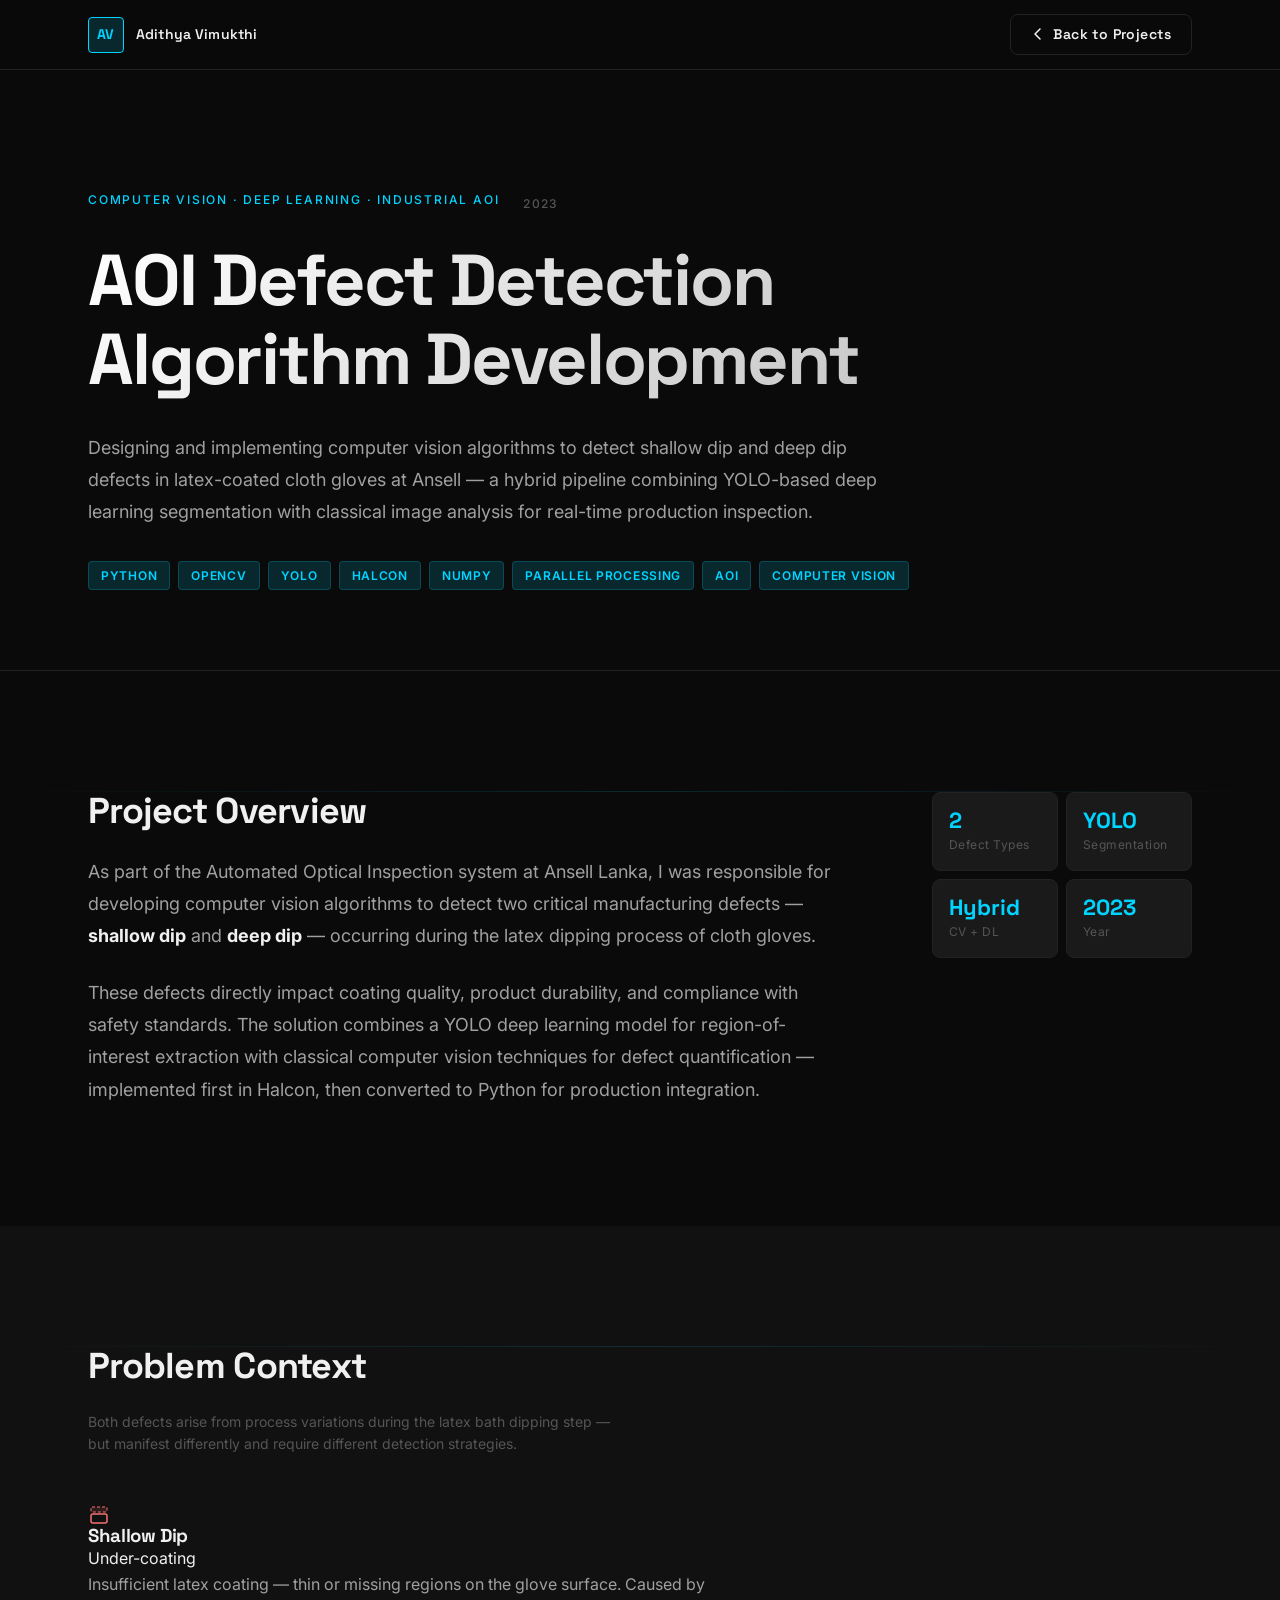
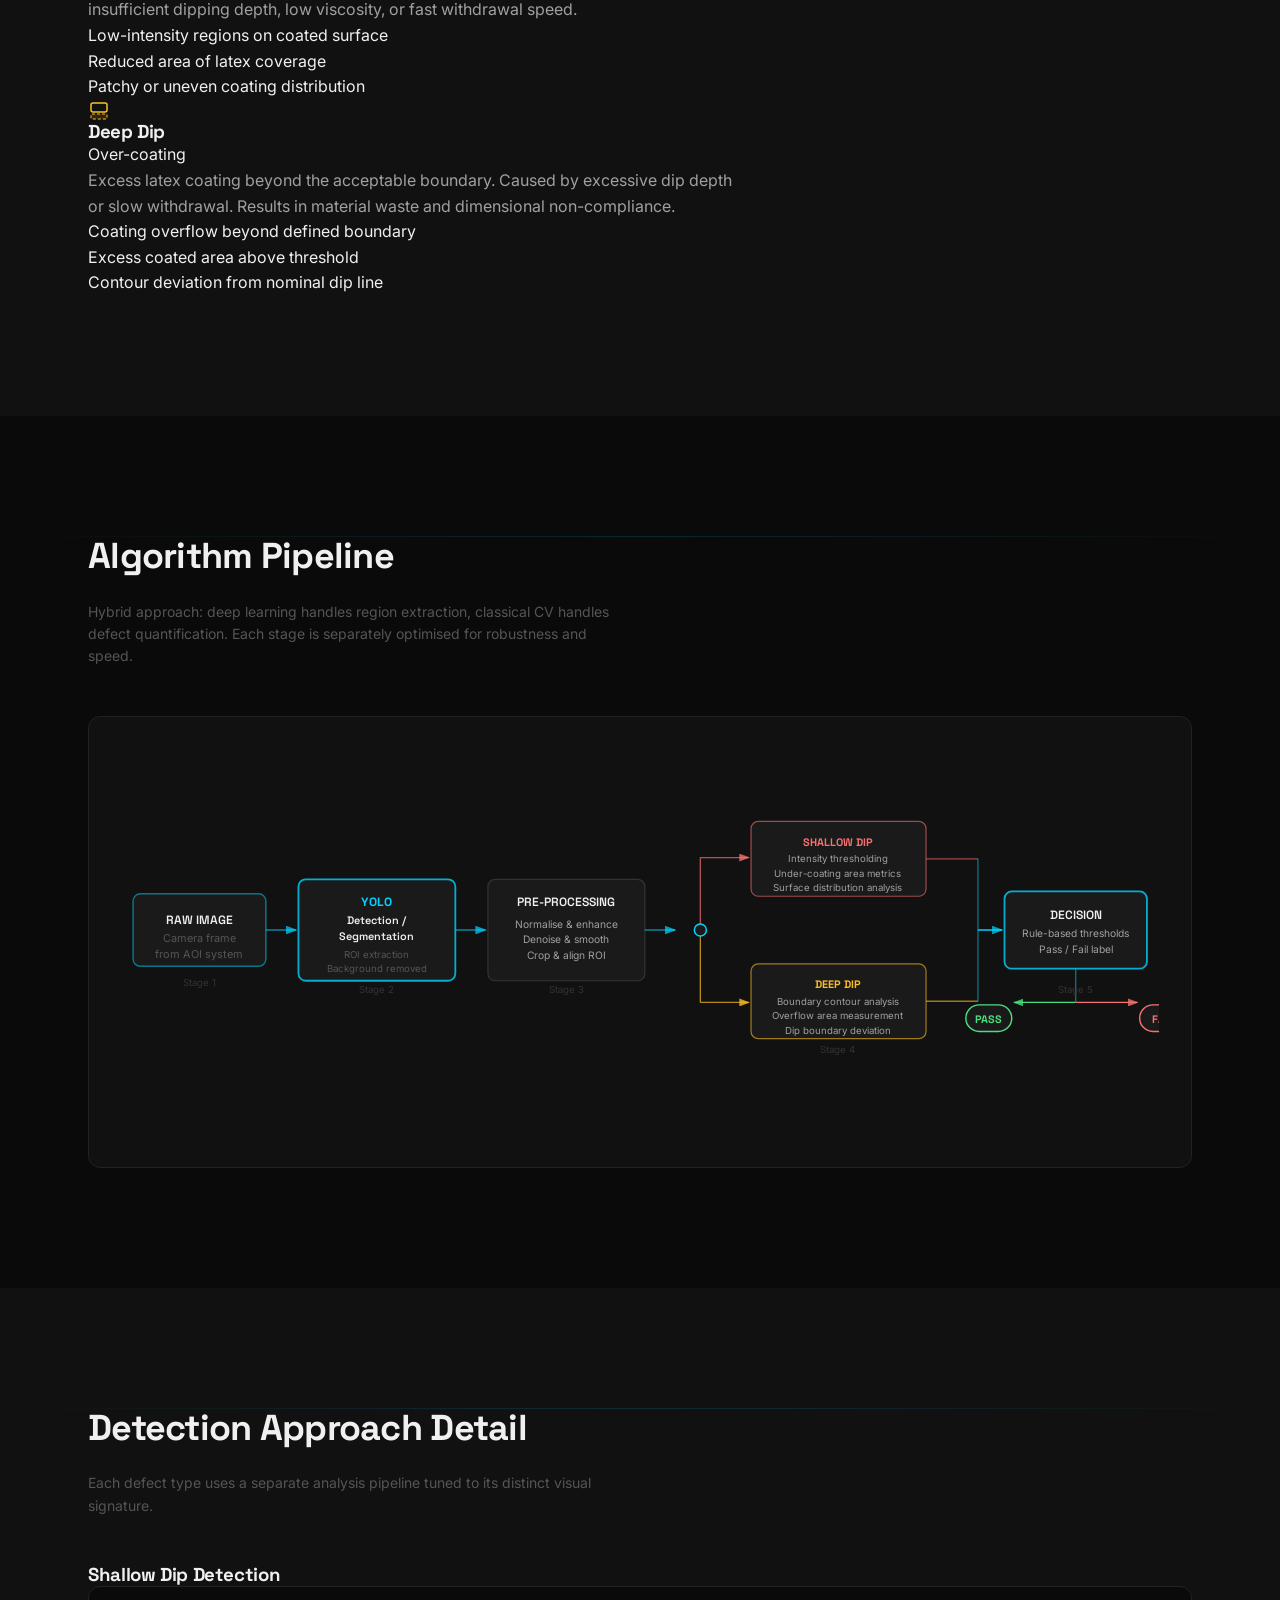
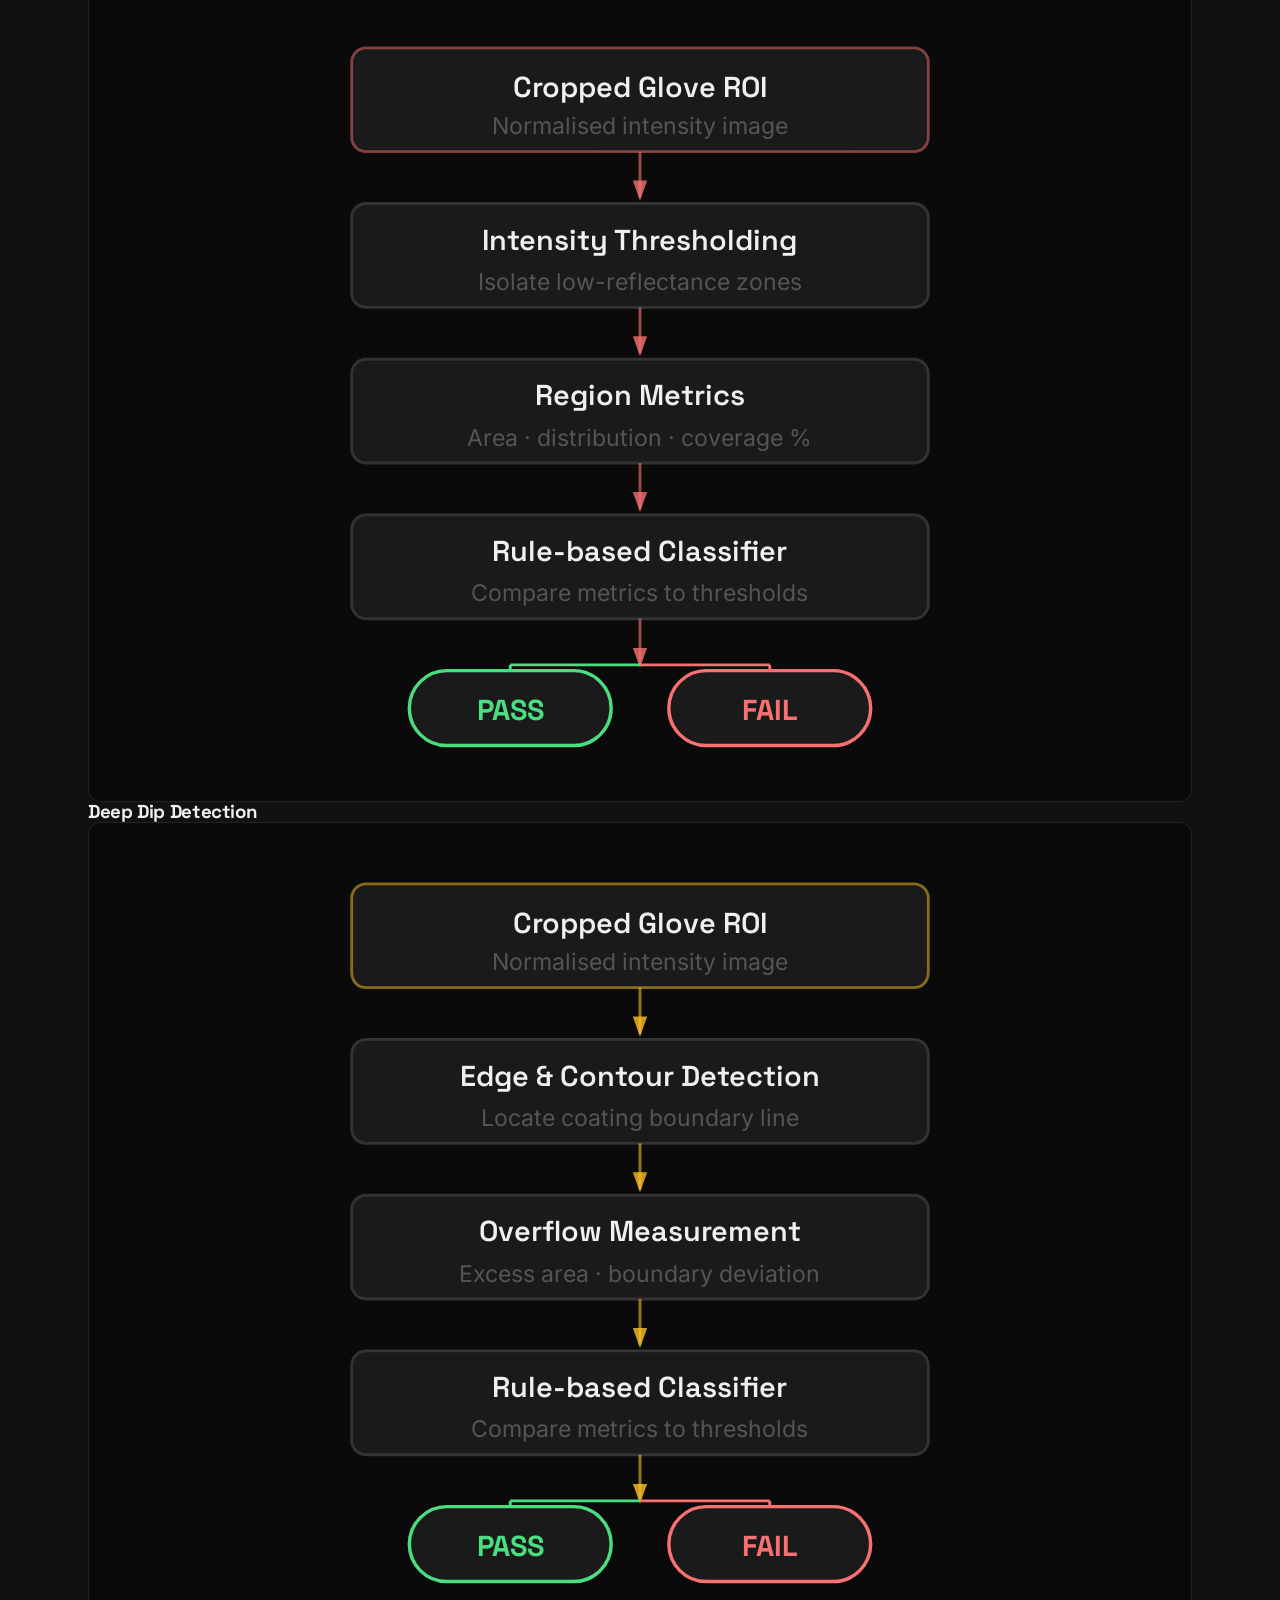
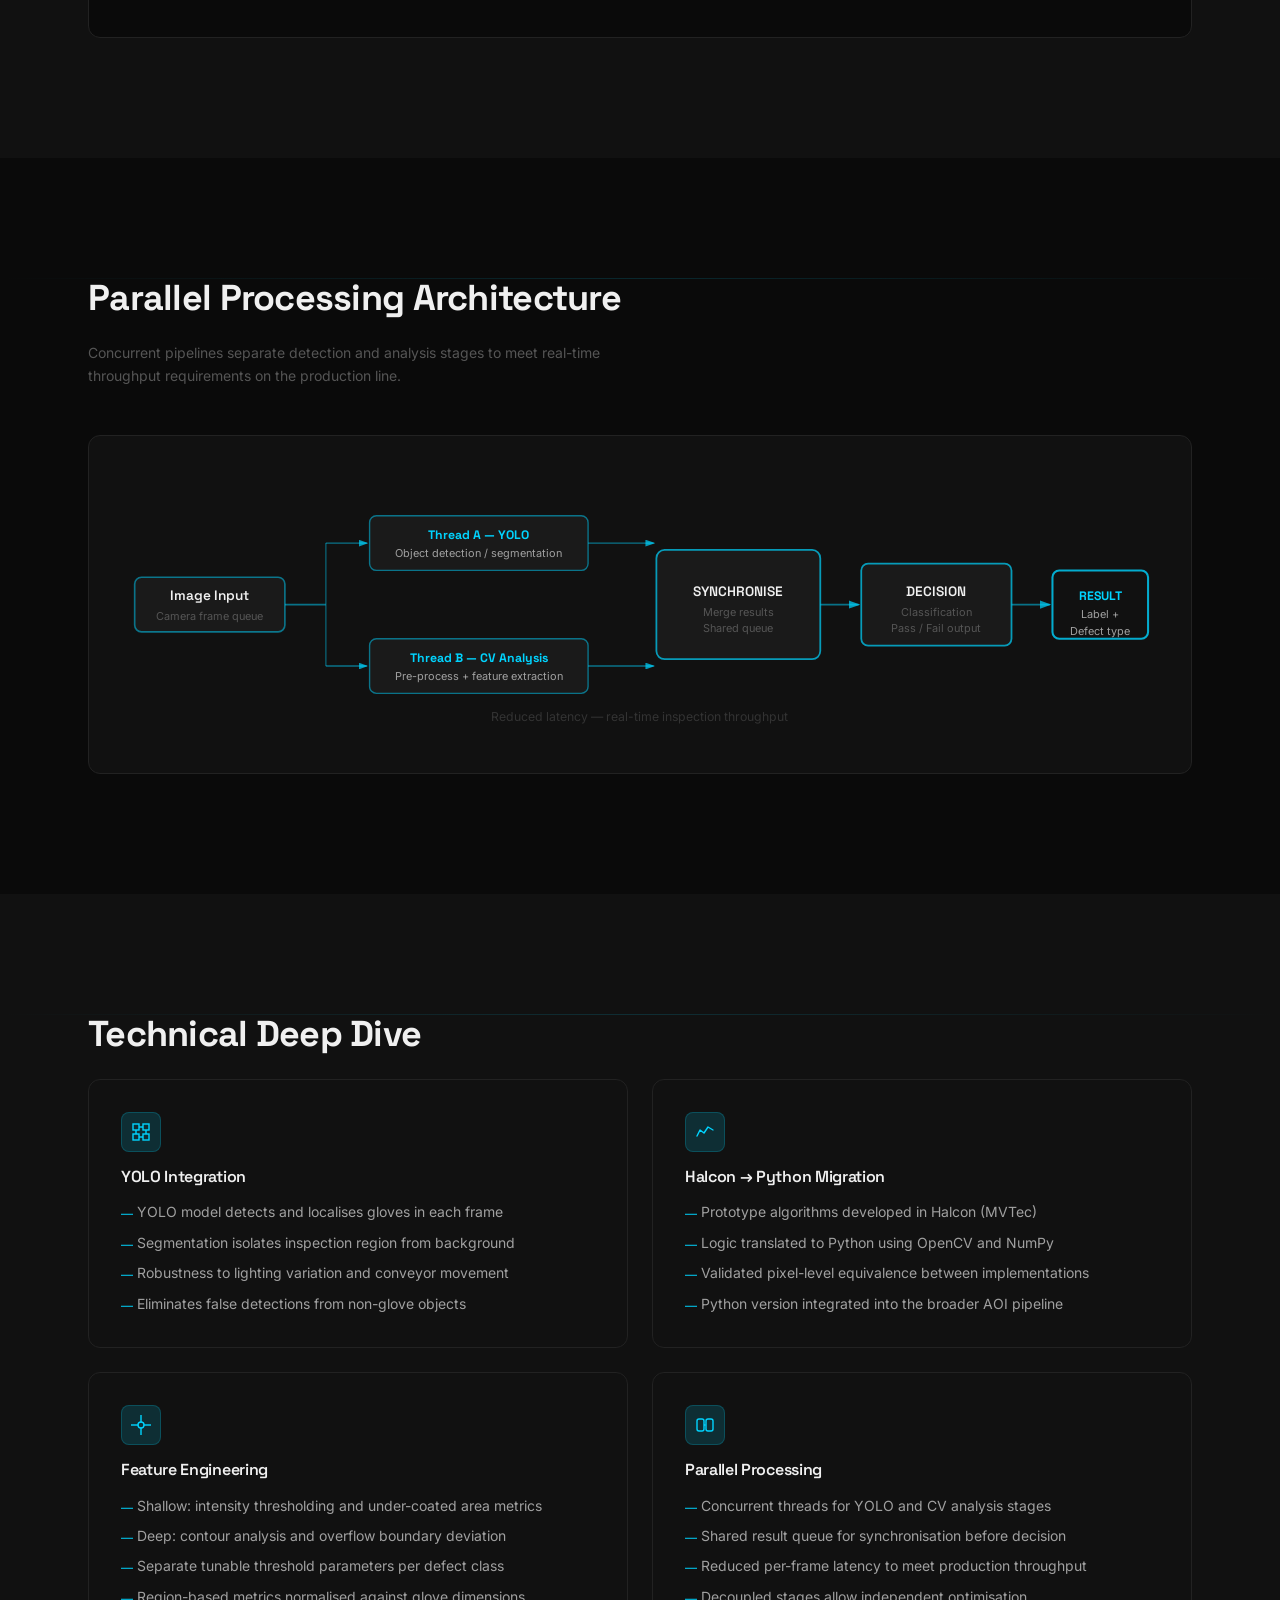
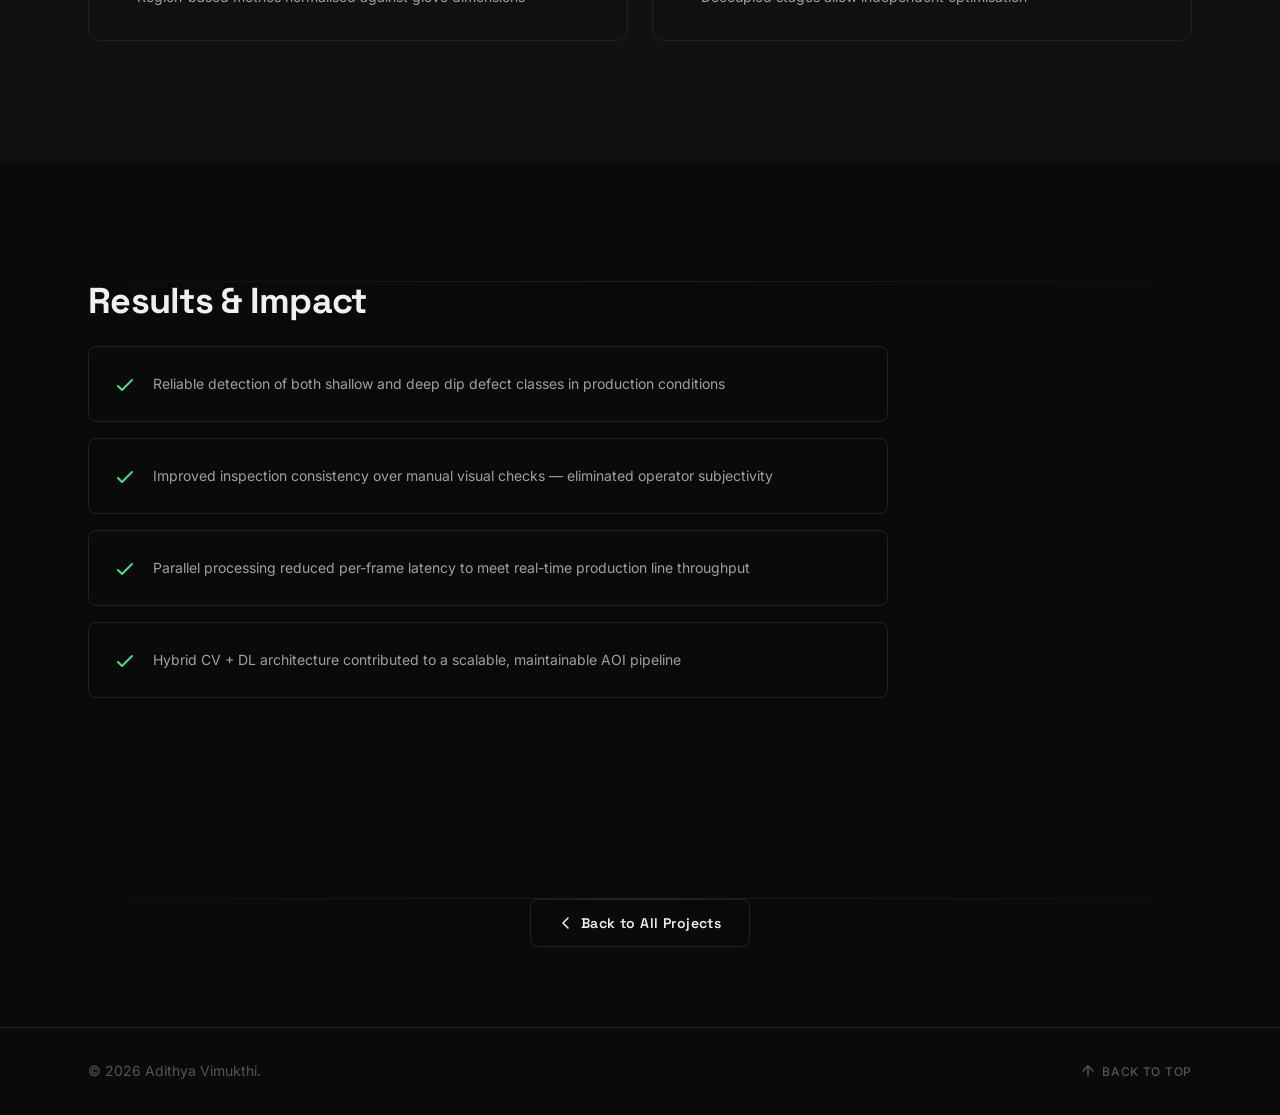
==== aoi.html @ cc5eac36 "Add files via upload" ====
<!DOCTYPE html>
<html lang="en">
<head>
  <meta charset="UTF-8" />
  <meta name="viewport" content="width=device-width, initial-scale=1.0" />
  <title>AOI Defect Detection — Adithya Vimukthi</title>
  <meta name="description" content="Computer vision algorithm development for shallow dip and deep dip defect detection in latex glove manufacturing — YOLO, Python, Halcon, parallel processing." />

  <link rel="preconnect" href="https://fonts.googleapis.com" />
  <link rel="preconnect" href="https://fonts.gstatic.com" crossorigin />
  <link href="https://fonts.googleapis.com/css2?family=Space+Grotesk:wght@300;400;500;600;700&family=Inter:wght@300;400;500;600&display=swap" rel="stylesheet" />

  <link rel="stylesheet" href="style.css" />
  <link rel="stylesheet" href="project.css" />
</head>
<body>

  <!-- NAV -->
  <nav class="nav nav--scrolled" role="navigation" aria-label="Main navigation">
    <div class="nav__inner container">
      <a href="index.html" class="nav__logo" aria-label="Back to portfolio">
        <span class="nav__logo-mark">AV</span>
        <span class="nav__logo-name">Adithya Vimukthi</span>
      </a>
      <a href="index.html#projects" class="btn btn--ghost" style="font-size:var(--fs-sm);padding:0.5rem 1.25rem;">
        <svg width="14" height="14" viewBox="0 0 14 14" fill="none" aria-hidden="true">
          <path d="M9 2L4 7l5 5" stroke="currentColor" stroke-width="1.5" stroke-linecap="round" stroke-linejoin="round"/>
        </svg>
        Back to Projects
      </a>
    </div>
  </nav>

  <main style="padding-top:var(--nav-height);">

    <!-- HERO -->
    <section class="proj-hero">
      <div class="container">
        <div class="proj-hero__meta reveal">
          <span class="section__label">Computer Vision · Deep Learning · Industrial AOI</span>
          <span class="proj-hero__year">2023</span>
        </div>
        <h1 class="proj-hero__title reveal">AOI Defect Detection<br />Algorithm Development</h1>
        <p class="proj-hero__lead reveal">
          Designing and implementing computer vision algorithms to detect shallow dip and deep dip
          defects in latex-coated cloth gloves at Ansell — a hybrid pipeline combining YOLO-based
          deep learning segmentation with classical image analysis for real-time production inspection.
        </p>
        <ul class="proj-hero__tags reveal" role="list">
          <li>Python</li><li>OpenCV</li><li>YOLO</li><li>Halcon</li>
          <li>NumPy</li><li>Parallel Processing</li><li>AOI</li><li>Computer Vision</li>
        </ul>
      </div>
    </section>

    <!-- OVERVIEW -->
    <section class="proj-section section">
      <div class="container proj-grid">
        <div class="proj-content reveal">
          <h2 class="proj-section__title">Project Overview</h2>
          <p>
            As part of the Automated Optical Inspection system at Ansell Lanka, I was responsible
            for developing computer vision algorithms to detect two critical manufacturing defects —
            <strong style="color:var(--text-primary)">shallow dip</strong> and
            <strong style="color:var(--text-primary)">deep dip</strong> — occurring during the
            latex dipping process of cloth gloves.
          </p>
          <p>
            These defects directly impact coating quality, product durability, and compliance with
            safety standards. The solution combines a YOLO deep learning model for region-of-interest
            extraction with classical computer vision techniques for defect quantification —
            implemented first in Halcon, then converted to Python for production integration.
          </p>
        </div>
        <aside class="proj-sidebar reveal">
          <div class="proj-stat-group">
            <div class="proj-stat"><span class="proj-stat__val">2</span><span class="proj-stat__key">Defect Types</span></div>
            <div class="proj-stat"><span class="proj-stat__val">YOLO</span><span class="proj-stat__key">Segmentation</span></div>
            <div class="proj-stat"><span class="proj-stat__val">Hybrid</span><span class="proj-stat__key">CV + DL</span></div>
            <div class="proj-stat"><span class="proj-stat__val">2023</span><span class="proj-stat__key">Year</span></div>
          </div>
        </aside>
      </div>
    </section>

    <!-- DEFECT CONTEXT -->
    <section class="proj-section section section--alt">
      <div class="container">
        <h2 class="proj-section__title reveal">Problem Context</h2>
        <p class="proj-section__sub reveal">
          Both defects arise from process variations during the latex bath dipping step — but manifest differently and require different detection strategies.
        </p>
        <div class="defect-cards reveal">

          <div class="defect-card defect-card--shallow">
            <div class="defect-card__header">
              <span class="defect-card__icon">
                <svg width="22" height="22" viewBox="0 0 22 22" fill="none" aria-hidden="true">
                  <rect x="3" y="10" width="16" height="9" rx="2" stroke="#f87171" stroke-width="1.5"/>
                  <rect x="3" y="3"  width="16" height="5" rx="1" fill="#f87171" fill-opacity="0.12" stroke="#f87171" stroke-width="1" stroke-dasharray="3 2"/>
                </svg>
              </span>
              <h3 class="defect-card__title">Shallow Dip</h3>
              <span class="defect-card__badge defect-card__badge--under">Under-coating</span>
            </div>
            <p>Insufficient latex coating — thin or missing regions on the glove surface. Caused by insufficient dipping depth, low viscosity, or fast withdrawal speed.</p>
            <ul class="defect-card__signals">
              <li>Low-intensity regions on coated surface</li>
              <li>Reduced area of latex coverage</li>
              <li>Patchy or uneven coating distribution</li>
            </ul>
          </div>

          <div class="defect-card defect-card--deep">
            <div class="defect-card__header">
              <span class="defect-card__icon">
                <svg width="22" height="22" viewBox="0 0 22 22" fill="none" aria-hidden="true">
                  <rect x="3" y="3" width="16" height="9" rx="2" stroke="#fbbf24" stroke-width="1.5"/>
                  <rect x="3" y="14" width="16" height="5" rx="1" fill="#fbbf24" fill-opacity="0.12" stroke="#fbbf24" stroke-width="1" stroke-dasharray="3 2"/>
                </svg>
              </span>
              <h3 class="defect-card__title">Deep Dip</h3>
              <span class="defect-card__badge defect-card__badge--over">Over-coating</span>
            </div>
            <p>Excess latex coating beyond the acceptable boundary. Caused by excessive dip depth or slow withdrawal. Results in material waste and dimensional non-compliance.</p>
            <ul class="defect-card__signals">
              <li>Coating overflow beyond defined boundary</li>
              <li>Excess coated area above threshold</li>
              <li>Contour deviation from nominal dip line</li>
            </ul>
          </div>

        </div>
      </div>
    </section>

    <!-- ALGORITHM PIPELINE DIAGRAM -->
    <section class="proj-section section">
      <div class="container">
        <h2 class="proj-section__title reveal">Algorithm Pipeline</h2>
        <p class="proj-section__sub reveal">
          Hybrid approach: deep learning handles region extraction, classical CV handles defect quantification. Each stage is separately optimised for robustness and speed.
        </p>

        <div class="diagram-wrap reveal">
          <svg viewBox="0 0 860 320" xmlns="http://www.w3.org/2000/svg" class="diagram" aria-label="Algorithm pipeline diagram" role="img">
            <defs>
              <marker id="arr" markerWidth="8" markerHeight="6" refX="7" refY="3" orient="auto">
                <path d="M0,0 L0,6 L8,3 z" fill="#00d4ff" opacity="0.7"/>
              </marker>
              <marker id="arrY" markerWidth="8" markerHeight="6" refX="7" refY="3" orient="auto">
                <path d="M0,0 L0,6 L8,3 z" fill="#fbbf24" opacity="0.8"/>
              </marker>
              <marker id="arrR" markerWidth="8" markerHeight="6" refX="7" refY="3" orient="auto">
                <path d="M0,0 L0,6 L8,3 z" fill="#f87171" opacity="0.8"/>
              </marker>
              <marker id="arrG" markerWidth="8" markerHeight="6" refX="7" refY="3" orient="auto">
                <path d="M0,0 L0,6 L8,3 z" fill="#4ade80" opacity="0.8"/>
              </marker>
            </defs>

            <!-- Stage 1: Input -->
            <rect x="10" y="120" width="110" height="60" rx="6" fill="#1a1a1a" stroke="#00d4ff" stroke-width="1.2" stroke-opacity="0.5"/>
            <text x="65" y="145" font-family="Space Grotesk,sans-serif" font-size="10" fill="#f0f0f0" text-anchor="middle" font-weight="600">RAW IMAGE</text>
            <text x="65" y="160" font-family="Inter,sans-serif" font-size="9" fill="#555" text-anchor="middle">Camera frame</text>
            <text x="65" y="173" font-family="Inter,sans-serif" font-size="9" fill="#555" text-anchor="middle">from AOI system</text>
            <line x1="120" y1="150" x2="145" y2="150" stroke="#00d4ff" stroke-width="1.2" stroke-opacity="0.6" marker-end="url(#arr)"/>

            <!-- Stage 2: YOLO -->
            <rect x="147" y="108" width="130" height="84" rx="6" fill="#1a1a1a" stroke="#00d4ff" stroke-width="1.5" stroke-opacity="0.8"/>
            <text x="212" y="130" font-family="Space Grotesk,sans-serif" font-size="10" fill="#00d4ff" text-anchor="middle" font-weight="700">YOLO</text>
            <text x="212" y="145" font-family="Space Grotesk,sans-serif" font-size="9" fill="#f0f0f0" text-anchor="middle" font-weight="600">Detection /</text>
            <text x="212" y="158" font-family="Space Grotesk,sans-serif" font-size="9" fill="#f0f0f0" text-anchor="middle" font-weight="600">Segmentation</text>
            <text x="212" y="173" font-family="Inter,sans-serif" font-size="8" fill="#555" text-anchor="middle">ROI extraction</text>
            <text x="212" y="185" font-family="Inter,sans-serif" font-size="8" fill="#555" text-anchor="middle">Background removed</text>
            <line x1="277" y1="150" x2="302" y2="150" stroke="#00d4ff" stroke-width="1.2" stroke-opacity="0.6" marker-end="url(#arr)"/>

            <!-- Stage 3: Pre-processing -->
            <rect x="304" y="108" width="130" height="84" rx="6" fill="#1a1a1a" stroke="#333" stroke-width="1"/>
            <text x="369" y="130" font-family="Space Grotesk,sans-serif" font-size="10" fill="#f0f0f0" text-anchor="middle" font-weight="600">PRE-PROCESSING</text>
            <text x="369" y="148" font-family="Inter,sans-serif" font-size="8.5" fill="#a0a0a0" text-anchor="middle">Normalise &amp; enhance</text>
            <text x="369" y="161" font-family="Inter,sans-serif" font-size="8.5" fill="#a0a0a0" text-anchor="middle">Denoise &amp; smooth</text>
            <text x="369" y="174" font-family="Inter,sans-serif" font-size="8.5" fill="#a0a0a0" text-anchor="middle">Crop &amp; align ROI</text>
            <line x1="434" y1="150" x2="459" y2="150" stroke="#00d4ff" stroke-width="1.2" stroke-opacity="0.6" marker-end="url(#arr)"/>

            <!-- Stage 4: Split -->
            <line x1="480" y1="150" x2="480" y2="90"  stroke="#f87171" stroke-width="1.1" stroke-opacity="0.7"/>
            <line x1="480" y1="90"  x2="520" y2="90"  stroke="#f87171" stroke-width="1.1" stroke-opacity="0.7" marker-end="url(#arrR)"/>
            <line x1="480" y1="150" x2="480" y2="210" stroke="#fbbf24" stroke-width="1.1" stroke-opacity="0.7"/>
            <line x1="480" y1="210" x2="520" y2="210" stroke="#fbbf24" stroke-width="1.1" stroke-opacity="0.7" marker-end="url(#arrY)"/>
            <circle cx="480" cy="150" r="5" fill="#1a1a1a" stroke="#00d4ff" stroke-width="1.2"/>

            <!-- Stage 4a: Shallow detection -->
            <rect x="522" y="60" width="145" height="62" rx="6" fill="#1a1a1a" stroke="#f87171" stroke-width="1" stroke-opacity="0.6"/>
            <text x="594" y="80" font-family="Space Grotesk,sans-serif" font-size="9" fill="#f87171" text-anchor="middle" font-weight="700">SHALLOW DIP</text>
            <text x="594" y="94" font-family="Inter,sans-serif" font-size="8" fill="#a0a0a0" text-anchor="middle">Intensity thresholding</text>
            <text x="594" y="106" font-family="Inter,sans-serif" font-size="8" fill="#a0a0a0" text-anchor="middle">Under-coating area metrics</text>
            <text x="594" y="118" font-family="Inter,sans-serif" font-size="8" fill="#a0a0a0" text-anchor="middle">Surface distribution analysis</text>

            <!-- Stage 4b: Deep detection -->
            <rect x="522" y="178" width="145" height="62" rx="6" fill="#1a1a1a" stroke="#fbbf24" stroke-width="1" stroke-opacity="0.6"/>
            <text x="594" y="198" font-family="Space Grotesk,sans-serif" font-size="9" fill="#fbbf24" text-anchor="middle" font-weight="700">DEEP DIP</text>
            <text x="594" y="212" font-family="Inter,sans-serif" font-size="8" fill="#a0a0a0" text-anchor="middle">Boundary contour analysis</text>
            <text x="594" y="224" font-family="Inter,sans-serif" font-size="8" fill="#a0a0a0" text-anchor="middle">Overflow area measurement</text>
            <text x="594" y="236" font-family="Inter,sans-serif" font-size="8" fill="#a0a0a0" text-anchor="middle">Dip boundary deviation</text>

            <!-- Merge back -->
            <line x1="667" y1="91"  x2="710" y2="91"  stroke="#f87171" stroke-width="1.1" stroke-opacity="0.6"/>
            <line x1="710" y1="91"  x2="710" y2="150" stroke="#00d4ff" stroke-width="1.1" stroke-opacity="0.5"/>
            <line x1="667" y1="209" x2="710" y2="209" stroke="#fbbf24" stroke-width="1.1" stroke-opacity="0.6"/>
            <line x1="710" y1="209" x2="710" y2="150" stroke="#00d4ff" stroke-width="1.1" stroke-opacity="0.5"/>
            <line x1="710" y1="150" x2="730" y2="150" stroke="#00d4ff" stroke-width="1.2" marker-end="url(#arr)"/>

            <!-- Stage 5: Decision -->
            <rect x="732" y="118" width="118" height="64" rx="6" fill="#1a1a1a" stroke="#00d4ff" stroke-width="1.5" stroke-opacity="0.8"/>
            <text x="791" y="141" font-family="Space Grotesk,sans-serif" font-size="10" fill="#f0f0f0" text-anchor="middle" font-weight="600">DECISION</text>
            <text x="791" y="156" font-family="Inter,sans-serif" font-size="8.5" fill="#a0a0a0" text-anchor="middle">Rule-based thresholds</text>
            <text x="791" y="169" font-family="Inter,sans-serif" font-size="8.5" fill="#a0a0a0" text-anchor="middle">Pass / Fail label</text>

            <!-- Pass / Fail outputs -->
            <line x1="791" y1="182" x2="791" y2="210" stroke="#00d4ff" stroke-width="1.1" stroke-opacity="0.5"/>
            <line x1="791" y1="210" x2="740" y2="210" stroke="#4ade80" stroke-width="1.1" marker-end="url(#arrG)"/>
            <line x1="791" y1="210" x2="842" y2="210" stroke="#f87171" stroke-width="1.1" marker-end="url(#arrR)"/>

            <rect x="700" y="212" width="38" height="22" rx="11" fill="#1a1a1a" stroke="#4ade80" stroke-width="1.2"/>
            <text x="719" y="227" font-family="Space Grotesk,sans-serif" font-size="9" fill="#4ade80" text-anchor="middle" font-weight="700">PASS</text>

            <rect x="844" y="212" width="38" height="22" rx="11" fill="#1a1a1a" stroke="#f87171" stroke-width="1.2"/>
            <text x="863" y="227" font-family="Space Grotesk,sans-serif" font-size="9" fill="#f87171" text-anchor="middle" font-weight="700">FAIL</text>

            <!-- Labels -->
            <text x="65"  y="196" font-family="Inter,sans-serif" font-size="8" fill="#333" text-anchor="middle">Stage 1</text>
            <text x="212" y="202" font-family="Inter,sans-serif" font-size="8" fill="#333" text-anchor="middle">Stage 2</text>
            <text x="369" y="202" font-family="Inter,sans-serif" font-size="8" fill="#333" text-anchor="middle">Stage 3</text>
            <text x="594" y="252" font-family="Inter,sans-serif" font-size="8" fill="#333" text-anchor="middle">Stage 4</text>
            <text x="791" y="202" font-family="Inter,sans-serif" font-size="8" fill="#333" text-anchor="middle">Stage 5</text>
          </svg>
        </div>
      </div>
    </section>

    <!-- DETECTION DETAIL DIAGRAMS -->
    <section class="proj-section section section--alt">
      <div class="container">
        <h2 class="proj-section__title reveal">Detection Approach Detail</h2>
        <p class="proj-section__sub reveal">
          Each defect type uses a separate analysis pipeline tuned to its distinct visual signature.
        </p>

        <div class="detect-split reveal">

          <!-- Shallow Dip -->
          <div class="detect-panel detect-panel--shallow">
            <h3 class="detect-panel__title">
              <span class="detect-panel__dot detect-panel__dot--shallow"></span>
              Shallow Dip Detection
            </h3>
            <div class="diagram-wrap" style="background:var(--bg-base);">
              <svg viewBox="0 0 360 260" xmlns="http://www.w3.org/2000/svg" class="diagram" aria-label="Shallow dip detection flow" role="img">
                <defs>
                  <marker id="aS" markerWidth="7" markerHeight="5" refX="6" refY="2.5" orient="auto">
                    <path d="M0,0 L0,5 L7,2.5 z" fill="#f87171" opacity="0.8"/>
                  </marker>
                </defs>

                <rect x="80" y="10" width="200" height="36" rx="5" fill="#1a1a1a" stroke="#f87171" stroke-width="1" stroke-opacity="0.5"/>
                <text x="180" y="27" font-family="Space Grotesk,sans-serif" font-size="10" fill="#f0f0f0" text-anchor="middle" font-weight="600">Cropped Glove ROI</text>
                <text x="180" y="40" font-family="Inter,sans-serif" font-size="8" fill="#555" text-anchor="middle">Normalised intensity image</text>
                <line x1="180" y1="46" x2="180" y2="62" stroke="#f87171" stroke-width="1" stroke-opacity="0.6" marker-end="url(#aS)"/>

                <rect x="80" y="64" width="200" height="36" rx="5" fill="#1a1a1a" stroke="#333"/>
                <text x="180" y="80" font-family="Space Grotesk,sans-serif" font-size="10" fill="#f0f0f0" text-anchor="middle" font-weight="600">Intensity Thresholding</text>
                <text x="180" y="94" font-family="Inter,sans-serif" font-size="8" fill="#555" text-anchor="middle">Isolate low-reflectance zones</text>
                <line x1="180" y1="100" x2="180" y2="116" stroke="#f87171" stroke-width="1" stroke-opacity="0.6" marker-end="url(#aS)"/>

                <rect x="80" y="118" width="200" height="36" rx="5" fill="#1a1a1a" stroke="#333"/>
                <text x="180" y="134" font-family="Space Grotesk,sans-serif" font-size="10" fill="#f0f0f0" text-anchor="middle" font-weight="600">Region Metrics</text>
                <text x="180" y="148" font-family="Inter,sans-serif" font-size="8" fill="#555" text-anchor="middle">Area · distribution · coverage %</text>
                <line x1="180" y1="154" x2="180" y2="170" stroke="#f87171" stroke-width="1" stroke-opacity="0.6" marker-end="url(#aS)"/>

                <rect x="80" y="172" width="200" height="36" rx="5" fill="#1a1a1a" stroke="#333"/>
                <text x="180" y="188" font-family="Space Grotesk,sans-serif" font-size="10" fill="#f0f0f0" text-anchor="middle" font-weight="600">Rule-based Classifier</text>
                <text x="180" y="202" font-family="Inter,sans-serif" font-size="8" fill="#555" text-anchor="middle">Compare metrics to thresholds</text>
                <line x1="180" y1="208" x2="180" y2="224" stroke="#f87171" stroke-width="1" stroke-opacity="0.6" marker-end="url(#aS)"/>

                <rect x="100" y="226" width="70" height="26" rx="13" fill="#1a1a1a" stroke="#4ade80" stroke-width="1.2"/>
                <text x="135" y="243" font-family="Space Grotesk,sans-serif" font-size="10" fill="#4ade80" text-anchor="middle" font-weight="700">PASS</text>

                <rect x="190" y="226" width="70" height="26" rx="13" fill="#1a1a1a" stroke="#f87171" stroke-width="1.2"/>
                <text x="225" y="243" font-family="Space Grotesk,sans-serif" font-size="10" fill="#f87171" text-anchor="middle" font-weight="700">FAIL</text>

                <line x1="180" y1="224" x2="135" y2="224" stroke="#4ade80" stroke-width="1"/>
                <line x1="135" y1="224" x2="135" y2="226" stroke="#4ade80" stroke-width="1"/>
                <line x1="180" y1="224" x2="225" y2="224" stroke="#f87171" stroke-width="1"/>
                <line x1="225" y1="224" x2="225" y2="226" stroke="#f87171" stroke-width="1"/>
              </svg>
            </div>
          </div>

          <!-- Deep Dip -->
          <div class="detect-panel detect-panel--deep">
            <h3 class="detect-panel__title">
              <span class="detect-panel__dot detect-panel__dot--deep"></span>
              Deep Dip Detection
            </h3>
            <div class="diagram-wrap" style="background:var(--bg-base);">
              <svg viewBox="0 0 360 260" xmlns="http://www.w3.org/2000/svg" class="diagram" aria-label="Deep dip detection flow" role="img">
                <defs>
                  <marker id="aD" markerWidth="7" markerHeight="5" refX="6" refY="2.5" orient="auto">
                    <path d="M0,0 L0,5 L7,2.5 z" fill="#fbbf24" opacity="0.8"/>
                  </marker>
                </defs>

                <rect x="80" y="10" width="200" height="36" rx="5" fill="#1a1a1a" stroke="#fbbf24" stroke-width="1" stroke-opacity="0.5"/>
                <text x="180" y="27" font-family="Space Grotesk,sans-serif" font-size="10" fill="#f0f0f0" text-anchor="middle" font-weight="600">Cropped Glove ROI</text>
                <text x="180" y="40" font-family="Inter,sans-serif" font-size="8" fill="#555" text-anchor="middle">Normalised intensity image</text>
                <line x1="180" y1="46" x2="180" y2="62" stroke="#fbbf24" stroke-width="1" stroke-opacity="0.6" marker-end="url(#aD)"/>

                <rect x="80" y="64" width="200" height="36" rx="5" fill="#1a1a1a" stroke="#333"/>
                <text x="180" y="80" font-family="Space Grotesk,sans-serif" font-size="10" fill="#f0f0f0" text-anchor="middle" font-weight="600">Edge &amp; Contour Detection</text>
                <text x="180" y="94" font-family="Inter,sans-serif" font-size="8" fill="#555" text-anchor="middle">Locate coating boundary line</text>
                <line x1="180" y1="100" x2="180" y2="116" stroke="#fbbf24" stroke-width="1" stroke-opacity="0.6" marker-end="url(#aD)"/>

                <rect x="80" y="118" width="200" height="36" rx="5" fill="#1a1a1a" stroke="#333"/>
                <text x="180" y="134" font-family="Space Grotesk,sans-serif" font-size="10" fill="#f0f0f0" text-anchor="middle" font-weight="600">Overflow Measurement</text>
                <text x="180" y="148" font-family="Inter,sans-serif" font-size="8" fill="#555" text-anchor="middle">Excess area · boundary deviation</text>
                <line x1="180" y1="154" x2="180" y2="170" stroke="#fbbf24" stroke-width="1" stroke-opacity="0.6" marker-end="url(#aD)"/>

                <rect x="80" y="172" width="200" height="36" rx="5" fill="#1a1a1a" stroke="#333"/>
                <text x="180" y="188" font-family="Space Grotesk,sans-serif" font-size="10" fill="#f0f0f0" text-anchor="middle" font-weight="600">Rule-based Classifier</text>
                <text x="180" y="202" font-family="Inter,sans-serif" font-size="8" fill="#555" text-anchor="middle">Compare metrics to thresholds</text>
                <line x1="180" y1="208" x2="180" y2="224" stroke="#fbbf24" stroke-width="1" stroke-opacity="0.6" marker-end="url(#aD)"/>

                <rect x="100" y="226" width="70" height="26" rx="13" fill="#1a1a1a" stroke="#4ade80" stroke-width="1.2"/>
                <text x="135" y="243" font-family="Space Grotesk,sans-serif" font-size="10" fill="#4ade80" text-anchor="middle" font-weight="700">PASS</text>

                <rect x="190" y="226" width="70" height="26" rx="13" fill="#1a1a1a" stroke="#f87171" stroke-width="1.2"/>
                <text x="225" y="243" font-family="Space Grotesk,sans-serif" font-size="10" fill="#f87171" text-anchor="middle" font-weight="700">FAIL</text>

                <line x1="180" y1="224" x2="135" y2="224" stroke="#4ade80" stroke-width="1"/>
                <line x1="135" y1="224" x2="135" y2="226" stroke="#4ade80" stroke-width="1"/>
                <line x1="180" y1="224" x2="225" y2="224" stroke="#f87171" stroke-width="1"/>
                <line x1="225" y1="224" x2="225" y2="226" stroke="#f87171" stroke-width="1"/>
              </svg>
            </div>
          </div>

        </div>
      </div>
    </section>

    <!-- PARALLEL PROCESSING -->
    <section class="proj-section section">
      <div class="container">
        <h2 class="proj-section__title reveal">Parallel Processing Architecture</h2>
        <p class="proj-section__sub reveal">
          Concurrent pipelines separate detection and analysis stages to meet real-time throughput requirements on the production line.
        </p>

        <div class="diagram-wrap reveal">
          <svg viewBox="0 0 760 200" xmlns="http://www.w3.org/2000/svg" class="diagram" aria-label="Parallel processing architecture" role="img">
            <defs>
              <marker id="aP" markerWidth="7" markerHeight="5" refX="6" refY="2.5" orient="auto">
                <path d="M0,0 L0,5 L7,2.5 z" fill="#00d4ff" opacity="0.7"/>
              </marker>
            </defs>

            <!-- Input -->
            <rect x="10" y="80" width="110" height="40" rx="5" fill="#1a1a1a" stroke="#00d4ff" stroke-width="1.2" stroke-opacity="0.5"/>
            <text x="65" y="97" font-family="Space Grotesk,sans-serif" font-size="10" fill="#f0f0f0" text-anchor="middle" font-weight="600">Image Input</text>
            <text x="65" y="111" font-family="Inter,sans-serif" font-size="8" fill="#555" text-anchor="middle">Camera frame queue</text>

            <!-- Fork -->
            <line x1="120" y1="100" x2="150" y2="100" stroke="#00d4ff" stroke-width="1.2" stroke-opacity="0.5"/>
            <line x1="150" y1="100" x2="150" y2="55"  stroke="#00d4ff" stroke-width="1" stroke-opacity="0.4"/>
            <line x1="150" y1="100" x2="150" y2="145" stroke="#00d4ff" stroke-width="1" stroke-opacity="0.4"/>

            <!-- Thread 1: Detection -->
            <line x1="150" y1="55" x2="180" y2="55" stroke="#00d4ff" stroke-width="1" stroke-opacity="0.5" marker-end="url(#aP)"/>
            <rect x="182" y="35" width="160" height="40" rx="5" fill="#1a1a1a" stroke="#00d4ff" stroke-width="1" stroke-opacity="0.5"/>
            <text x="262" y="52" font-family="Space Grotesk,sans-serif" font-size="9" fill="#00d4ff" text-anchor="middle" font-weight="700">Thread A — YOLO</text>
            <text x="262" y="65" font-family="Inter,sans-serif" font-size="8" fill="#a0a0a0" text-anchor="middle">Object detection / segmentation</text>
            <line x1="342" y1="55" x2="390" y2="55" stroke="#00d4ff" stroke-width="1" stroke-opacity="0.5" marker-end="url(#aP)"/>

            <!-- Thread 2: Analysis -->
            <line x1="150" y1="145" x2="180" y2="145" stroke="#00d4ff" stroke-width="1" stroke-opacity="0.5" marker-end="url(#aP)"/>
            <rect x="182" y="125" width="160" height="40" rx="5" fill="#1a1a1a" stroke="#00d4ff" stroke-width="1" stroke-opacity="0.5"/>
            <text x="262" y="142" font-family="Space Grotesk,sans-serif" font-size="9" fill="#00d4ff" text-anchor="middle" font-weight="700">Thread B — CV Analysis</text>
            <text x="262" y="155" font-family="Inter,sans-serif" font-size="8" fill="#a0a0a0" text-anchor="middle">Pre-process + feature extraction</text>
            <line x1="342" y1="145" x2="390" y2="145" stroke="#00d4ff" stroke-width="1" stroke-opacity="0.5" marker-end="url(#aP)"/>

            <!-- Synchronise -->
            <rect x="392" y="60" width="120" height="80" rx="6" fill="#1a1a1a" stroke="#00d4ff" stroke-width="1.3" stroke-opacity="0.7"/>
            <text x="452" y="94" font-family="Space Grotesk,sans-serif" font-size="10" fill="#f0f0f0" text-anchor="middle" font-weight="600">SYNCHRONISE</text>
            <text x="452" y="108" font-family="Inter,sans-serif" font-size="8" fill="#555" text-anchor="middle">Merge results</text>
            <text x="452" y="120" font-family="Inter,sans-serif" font-size="8" fill="#555" text-anchor="middle">Shared queue</text>
            <line x1="512" y1="100" x2="540" y2="100" stroke="#00d4ff" stroke-width="1.2" stroke-opacity="0.5" marker-end="url(#aP)"/>

            <!-- Decision -->
            <rect x="542" y="70" width="110" height="60" rx="5" fill="#1a1a1a" stroke="#00d4ff" stroke-width="1.3" stroke-opacity="0.7"/>
            <text x="597" y="94" font-family="Space Grotesk,sans-serif" font-size="10" fill="#f0f0f0" text-anchor="middle" font-weight="600">DECISION</text>
            <text x="597" y="108" font-family="Inter,sans-serif" font-size="8" fill="#555" text-anchor="middle">Classification</text>
            <text x="597" y="120" font-family="Inter,sans-serif" font-size="8" fill="#555" text-anchor="middle">Pass / Fail output</text>
            <line x1="652" y1="100" x2="680" y2="100" stroke="#00d4ff" stroke-width="1.2" stroke-opacity="0.5" marker-end="url(#aP)"/>

            <!-- Output -->
            <rect x="682" y="75" width="70" height="50" rx="5" fill="#111" stroke="#00d4ff" stroke-width="1.5" stroke-opacity="0.8"/>
            <text x="717" y="97" font-family="Space Grotesk,sans-serif" font-size="9" fill="#00d4ff" text-anchor="middle" font-weight="700">RESULT</text>
            <text x="717" y="110" font-family="Inter,sans-serif" font-size="8" fill="#a0a0a0" text-anchor="middle">Label +</text>
            <text x="717" y="122" font-family="Inter,sans-serif" font-size="8" fill="#a0a0a0" text-anchor="middle">Defect type</text>

            <!-- Timing label -->
            <text x="380" y="185" font-family="Inter,sans-serif" font-size="9" fill="#333" text-anchor="middle">Reduced latency — real-time inspection throughput</text>
          </svg>
        </div>
      </div>
    </section>

    <!-- TECHNICAL DETAILS -->
    <section class="proj-section section section--alt">
      <div class="container">
        <h2 class="proj-section__title reveal">Technical Deep Dive</h2>
        <div class="proj-details-grid">

          <div class="proj-detail-card reveal">
            <div class="proj-detail-card__icon" aria-hidden="true">
              <svg width="20" height="20" viewBox="0 0 20 20" fill="none">
                <rect x="2" y="2" width="6" height="6" stroke="var(--accent)" stroke-width="1.4"/>
                <rect x="12" y="2" width="6" height="6" stroke="var(--accent)" stroke-width="1.4"/>
                <rect x="2" y="12" width="6" height="6" stroke="var(--accent)" stroke-width="1.4"/>
                <rect x="12" y="12" width="6" height="6" stroke="var(--accent)" stroke-width="1.4"/>
                <line x1="8" y1="5" x2="12" y2="5" stroke="var(--accent)" stroke-width="1.4"/>
                <line x1="5" y1="8" x2="5" y2="12" stroke="var(--accent)" stroke-width="1.4"/>
                <line x1="15" y1="8" x2="15" y2="12" stroke="var(--accent)" stroke-width="1.4"/>
                <line x1="8" y1="15" x2="12" y2="15" stroke="var(--accent)" stroke-width="1.4"/>
              </svg>
            </div>
            <h3 class="proj-detail-card__title">YOLO Integration</h3>
            <ul class="proj-detail-card__list">
              <li>YOLO model detects and localises gloves in each frame</li>
              <li>Segmentation isolates inspection region from background</li>
              <li>Robustness to lighting variation and conveyor movement</li>
              <li>Eliminates false detections from non-glove objects</li>
            </ul>
          </div>

          <div class="proj-detail-card reveal">
            <div class="proj-detail-card__icon" aria-hidden="true">
              <svg width="20" height="20" viewBox="0 0 20 20" fill="none">
                <polyline points="2,14 5,8 9,11 13,5 18,8" stroke="var(--accent)" stroke-width="1.4" fill="none" stroke-linecap="round" stroke-linejoin="round"/>
              </svg>
            </div>
            <h3 class="proj-detail-card__title">Halcon → Python Migration</h3>
            <ul class="proj-detail-card__list">
              <li>Prototype algorithms developed in Halcon (MVTec)</li>
              <li>Logic translated to Python using OpenCV and NumPy</li>
              <li>Validated pixel-level equivalence between implementations</li>
              <li>Python version integrated into the broader AOI pipeline</li>
            </ul>
          </div>

          <div class="proj-detail-card reveal">
            <div class="proj-detail-card__icon" aria-hidden="true">
              <svg width="20" height="20" viewBox="0 0 20 20" fill="none">
                <circle cx="10" cy="10" r="3" stroke="var(--accent)" stroke-width="1.4"/>
                <line x1="10" y1="0" x2="10" y2="7" stroke="var(--accent)" stroke-width="1.4"/>
                <line x1="10" y1="13" x2="10" y2="20" stroke="var(--accent)" stroke-width="1.4"/>
                <line x1="0" y1="10" x2="7" y2="10" stroke="var(--accent)" stroke-width="1.4"/>
                <line x1="13" y1="10" x2="20" y2="10" stroke="var(--accent)" stroke-width="1.4"/>
              </svg>
            </div>
            <h3 class="proj-detail-card__title">Feature Engineering</h3>
            <ul class="proj-detail-card__list">
              <li>Shallow: intensity thresholding and under-coated area metrics</li>
              <li>Deep: contour analysis and overflow boundary deviation</li>
              <li>Separate tunable threshold parameters per defect class</li>
              <li>Region-based metrics normalised against glove dimensions</li>
            </ul>
          </div>

          <div class="proj-detail-card reveal">
            <div class="proj-detail-card__icon" aria-hidden="true">
              <svg width="20" height="20" viewBox="0 0 20 20" fill="none">
                <rect x="2" y="4" width="7" height="12" rx="2" stroke="var(--accent)" stroke-width="1.4"/>
                <rect x="11" y="4" width="7" height="12" rx="2" stroke="var(--accent)" stroke-width="1.4"/>
                <line x1="9" y1="10" x2="11" y2="10" stroke="var(--accent)" stroke-width="1.4" stroke-dasharray="1.5 1.5"/>
              </svg>
            </div>
            <h3 class="proj-detail-card__title">Parallel Processing</h3>
            <ul class="proj-detail-card__list">
              <li>Concurrent threads for YOLO and CV analysis stages</li>
              <li>Shared result queue for synchronisation before decision</li>
              <li>Reduced per-frame latency to meet production throughput</li>
              <li>Decoupled stages allow independent optimisation</li>
            </ul>
          </div>

        </div>
      </div>
    </section>

    <!-- RESULTS -->
    <section class="proj-section section">
      <div class="container">
        <h2 class="proj-section__title reveal">Results &amp; Impact</h2>
        <div class="proj-results reveal">
          <div class="proj-result">
            <svg width="24" height="24" viewBox="0 0 24 24" fill="none" aria-hidden="true">
              <path d="M5 13l4 4L19 7" stroke="#4ade80" stroke-width="2" stroke-linecap="round" stroke-linejoin="round"/>
            </svg>
            <p>Reliable detection of both shallow and deep dip defect classes in production conditions</p>
          </div>
          <div class="proj-result">
            <svg width="24" height="24" viewBox="0 0 24 24" fill="none" aria-hidden="true">
              <path d="M5 13l4 4L19 7" stroke="#4ade80" stroke-width="2" stroke-linecap="round" stroke-linejoin="round"/>
            </svg>
            <p>Improved inspection consistency over manual visual checks — eliminated operator subjectivity</p>
          </div>
          <div class="proj-result">
            <svg width="24" height="24" viewBox="0 0 24 24" fill="none" aria-hidden="true">
              <path d="M5 13l4 4L19 7" stroke="#4ade80" stroke-width="2" stroke-linecap="round" stroke-linejoin="round"/>
            </svg>
            <p>Parallel processing reduced per-frame latency to meet real-time production line throughput</p>
          </div>
          <div class="proj-result">
            <svg width="24" height="24" viewBox="0 0 24 24" fill="none" aria-hidden="true">
              <path d="M5 13l4 4L19 7" stroke="#4ade80" stroke-width="2" stroke-linecap="round" stroke-linejoin="round"/>
            </svg>
            <p>Hybrid CV + DL architecture contributed to a scalable, maintainable AOI pipeline</p>
          </div>
        </div>
      </div>
    </section>

    <!-- BACK -->
    <section class="section" style="padding-block:var(--space-3xl);">
      <div class="container" style="text-align:center;">
        <a href="index.html#projects" class="btn btn--ghost">
          <svg width="14" height="14" viewBox="0 0 14 14" fill="none" aria-hidden="true">
            <path d="M9 2L4 7l5 5" stroke="currentColor" stroke-width="1.5" stroke-linecap="round" stroke-linejoin="round"/>
          </svg>
          Back to All Projects
        </a>
      </div>
    </section>

  </main>

  <footer class="footer" role="contentinfo">
    <div class="container">
      <div class="footer__inner">
        <p class="footer__copy">&copy; 2026 Adithya Vimukthi.</p>
        <a href="#" class="footer__back-top" aria-label="Back to top">
          <svg width="16" height="16" viewBox="0 0 16 16" fill="none" aria-hidden="true">
            <path d="M8 13V3M3 8l5-5 5 5" stroke="currentColor" stroke-width="1.5" stroke-linecap="round" stroke-linejoin="round"/>
          </svg>
          <span>Back to top</span>
        </a>
      </div>
    </div>
  </footer>

  <script>
    document.querySelectorAll('.reveal').forEach(el => {
      const io = new IntersectionObserver(([e]) => {
        if (e.isIntersecting) { el.classList.add('reveal--visible'); io.disconnect(); }
      }, { threshold: 0.1 });
      io.observe(el);
    });
  </script>
</body>
</html>
---- style.css ----
/* =============================================================
   ALEX CHEN — ROBOTICS & AI ENGINEER PORTFOLIO
   style.css

   Table of contents:
   1.  CSS Custom Properties (Design Tokens)
   2.  Reset & Base
   3.  Typography
   4.  Layout Utilities
   5.  Navigation
   6.  Hero Section
   7.  About Section
   8.  Skills Section
   9.  Projects Section
   10. Contact Section
   11. Footer
   12. Reveal Animations
   13. Responsive Overrides
   ============================================================= */


/* =============================================================
   1. CSS CUSTOM PROPERTIES (Design Tokens)
   CUSTOMIZATION: Tweak these variables to retheme the whole site.
   ============================================================= */
:root {
  /* --- Colors --- */
  --bg-base:       #0a0a0a;   /* deepest background */
  --bg-surface:    #111111;   /* card / nav background */
  --bg-raised:     #1a1a1a;   /* slightly elevated elements */
  --bg-subtle:     #222222;   /* borders, dividers */

  --accent:        #00d4ff;   /* electric cyan — primary accent */
  --accent-dim:    rgba(0, 212, 255, 0.15);
  --accent-glow:   rgba(0, 212, 255, 0.25);

  --text-primary:  #f0f0f0;
  --text-secondary:#a0a0a0;
  --text-muted:    #555555;

  /* --- Typography --- */
  /* CUSTOMIZATION: Swap font family here if you change the Google Fonts import */
  --font-display: 'Space Grotesk', sans-serif;
  --font-body:    'Inter', sans-serif;

  --fs-xs:    0.75rem;    /* 12px */
  --fs-sm:    0.875rem;   /* 14px */
  --fs-base:  1rem;       /* 16px */
  --fs-md:    1.125rem;   /* 18px */
  --fs-lg:    1.375rem;   /* 22px */
  --fs-xl:    1.75rem;    /* 28px */
  --fs-2xl:   2.25rem;    /* 36px */
  --fs-3xl:   3rem;       /* 48px */
  --fs-4xl:   4rem;       /* 64px */
  --fs-5xl:   5.5rem;     /* 88px */

  --fw-light:   300;
  --fw-regular: 400;
  --fw-medium:  500;
  --fw-semibold:600;
  --fw-bold:    700;

  --lh-tight:   1.1;
  --lh-snug:    1.3;
  --lh-normal:  1.6;
  --lh-relaxed: 1.8;

  /* --- Spacing --- */
  --space-xs:   0.25rem;
  --space-sm:   0.5rem;
  --space-md:   1rem;
  --space-lg:   1.5rem;
  --space-xl:   2rem;
  --space-2xl:  3rem;
  --space-3xl:  5rem;
  --space-4xl:  7.5rem;

  /* --- Layout --- */
  --container-max: 1200px;
  --container-pad: clamp(1.25rem, 5vw, 3rem);

  /* --- UI --- */
  --radius-sm:  4px;
  --radius-md:  8px;
  --radius-lg:  12px;
  --radius-xl:  20px;

  --border:     1px solid var(--bg-subtle);
  --border-accent: 1px solid var(--accent);

  --shadow-sm:  0 1px 3px rgba(0,0,0,0.5);
  --shadow-md:  0 4px 20px rgba(0,0,0,0.6);
  --shadow-glow: 0 0 30px var(--accent-glow);

  --transition-fast: 150ms ease;
  --transition-base: 250ms ease;
  --transition-slow: 400ms ease;

  /* --- Nav --- */
  --nav-height: 70px;
}


/* =============================================================
   2. RESET & BASE
   ============================================================= */
*, *::before, *::after {
  box-sizing: border-box;
  margin: 0;
  padding: 0;
}

html {
  scroll-behavior: smooth;
  -webkit-font-smoothing: antialiased;
  -moz-osx-font-smoothing: grayscale;
  text-size-adjust: 100%;
}

body {
  background-color: var(--bg-base);
  color: var(--text-primary);
  font-family: var(--font-body);
  font-size: var(--fs-base);
  line-height: var(--lh-normal);
  overflow-x: hidden;
}

img, video, svg {
  display: block;
  max-width: 100%;
}

a {
  color: inherit;
  text-decoration: none;
}

ul, ol {
  list-style: none;
}

button {
  cursor: pointer;
  background: none;
  border: none;
  font: inherit;
  color: inherit;
}

input, textarea, select {
  font: inherit;
  color: inherit;
}

/* Focus visible outline — accessibility */
:focus-visible {
  outline: 2px solid var(--accent);
  outline-offset: 3px;
  border-radius: var(--radius-sm);
}


/* =============================================================
   3. TYPOGRAPHY
   ============================================================= */
h1, h2, h3, h4, h5 {
  font-family: var(--font-display);
  font-weight: var(--fw-bold);
  line-height: var(--lh-tight);
  letter-spacing: -0.02em;
}

p {
  max-width: 65ch;
  color: var(--text-secondary);
}


/* =============================================================
   4. LAYOUT UTILITIES
   ============================================================= */
.container {
  width: 100%;
  max-width: var(--container-max);
  margin-inline: auto;
  padding-inline: var(--container-pad);
}

/* Generic section spacing */
.section {
  padding-block: var(--space-4xl);
}

/* Alternate section background for visual rhythm */
.section--alt {
  background-color: var(--bg-surface);
}

/* Section header shared styles */
.section__header {
  margin-bottom: var(--space-3xl);
}

.section__label {
  display: inline-block;
  font-family: var(--font-body);
  font-size: var(--fs-xs);
  font-weight: var(--fw-medium);
  letter-spacing: 0.15em;
  text-transform: uppercase;
  color: var(--accent);
  margin-bottom: var(--space-sm);
}

.section__title {
  font-size: clamp(var(--fs-2xl), 4vw, var(--fs-3xl));
  color: var(--text-primary);
}

/* Line break only on larger screens */
.break-lg { display: none; }
@media (min-width: 768px) { .break-lg { display: inline; } }

/* Buttons */
.btn {
  display: inline-flex;
  align-items: center;
  gap: var(--space-sm);
  padding: 0.75rem 1.75rem;
  font-family: var(--font-display);
  font-size: var(--fs-sm);
  font-weight: var(--fw-semibold);
  letter-spacing: 0.03em;
  border-radius: var(--radius-md);
  transition: all var(--transition-base);
  white-space: nowrap;
  position: relative;
  overflow: hidden;
}

/* Ripple shimmer on hover */
.btn::after {
  content: '';
  position: absolute;
  inset: 0;
  background: linear-gradient(135deg, transparent 40%, rgba(255,255,255,0.06) 50%, transparent 60%);
  transform: translateX(-100%);
  transition: transform 500ms ease;
}
.btn:hover::after { transform: translateX(100%); }

.btn--primary {
  background: var(--accent);
  color: #000;
  border: 1px solid var(--accent);
}
.btn--primary:hover {
  background: transparent;
  color: var(--accent);
  box-shadow: var(--shadow-glow);
}

.btn--ghost {
  background: transparent;
  color: var(--text-primary);
  border: var(--border);
}
.btn--ghost:hover {
  border-color: var(--accent);
  color: var(--accent);
}

.btn--outline {
  background: transparent;
  color: var(--accent);
  border: var(--border-accent);
}
.btn--outline:hover {
  background: var(--accent-dim);
}

.btn__icon { flex-shrink: 0; }


/* =============================================================
   5. NAVIGATION
   ============================================================= */
.nav {
  position: fixed;
  top: 0;
  left: 0;
  right: 0;
  z-index: 100;
  height: var(--nav-height);
  /* Transparent by default; JS adds .nav--scrolled */
  background: transparent;
  transition: background var(--transition-slow), backdrop-filter var(--transition-slow), border-color var(--transition-slow);
  border-bottom: 1px solid transparent;
}

/* JS adds this class when user scrolls */
.nav--scrolled {
  background: rgba(10, 10, 10, 0.92);
  backdrop-filter: blur(16px);
  -webkit-backdrop-filter: blur(16px);
  border-bottom-color: var(--bg-subtle);
}

.nav__inner {
  height: 100%;
  display: flex;
  align-items: center;
  justify-content: space-between;
}

/* Logo */
.nav__logo {
  display: flex;
  align-items: center;
  gap: 0.75rem;
  transition: opacity var(--transition-base);
}
.nav__logo:hover { opacity: 0.8; }

.nav__logo-mark {
  display: grid;
  place-items: center;
  width: 36px;
  height: 36px;
  background: var(--accent-dim);
  border: var(--border-accent);
  border-radius: var(--radius-sm);
  font-family: var(--font-display);
  font-weight: var(--fw-bold);
  font-size: var(--fs-sm);
  color: var(--accent);
  letter-spacing: 0.05em;
}

.nav__logo-name {
  font-family: var(--font-display);
  font-weight: var(--fw-semibold);
  font-size: var(--fs-sm);
  color: var(--text-primary);
  letter-spacing: 0.01em;
}

/* Desktop nav links */
.nav__links {
  display: flex;
  align-items: center;
  gap: var(--space-xl);
}

.nav__link {
  font-family: var(--font-body);
  font-size: var(--fs-sm);
  font-weight: var(--fw-medium);
  color: var(--text-secondary);
  letter-spacing: 0.03em;
  position: relative;
  transition: color var(--transition-base);
}
.nav__link::after {
  content: '';
  position: absolute;
  bottom: -4px;
  left: 0;
  width: 0;
  height: 1px;
  background: var(--accent);
  transition: width var(--transition-base);
}
.nav__link:hover { color: var(--accent); }
.nav__link:hover::after { width: 100%; }

/* Hamburger button (hidden on desktop) */
.nav__hamburger {
  display: none;
  flex-direction: column;
  justify-content: center;
  gap: 5px;
  width: 36px;
  height: 36px;
  padding: 6px;
}

.nav__hamburger-bar {
  display: block;
  width: 100%;
  height: 1.5px;
  background: var(--text-primary);
  border-radius: 2px;
  transition: transform var(--transition-base), opacity var(--transition-base);
  transform-origin: center;
}

/* Hamburger open state (JS adds .nav__hamburger--open) */
.nav__hamburger--open .nav__hamburger-bar:nth-child(1) {
  transform: translateY(6.5px) rotate(45deg);
}
.nav__hamburger--open .nav__hamburger-bar:nth-child(2) {
  opacity: 0;
  transform: scaleX(0);
}
.nav__hamburger--open .nav__hamburger-bar:nth-child(3) {
  transform: translateY(-6.5px) rotate(-45deg);
}

/* Mobile menu */
.nav__mobile {
  position: fixed;
  inset: 0;
  top: var(--nav-height);
  background: rgba(10, 10, 10, 0.97);
  backdrop-filter: blur(20px);
  -webkit-backdrop-filter: blur(20px);
  display: flex;
  align-items: center;
  justify-content: center;
  opacity: 0;
  pointer-events: none;
  transition: opacity var(--transition-slow);
}

.nav__mobile--open {
  opacity: 1;
  pointer-events: auto;
}

.nav__mobile-links {
  display: flex;
  flex-direction: column;
  align-items: center;
  gap: var(--space-2xl);
}

.nav__mobile-link {
  font-family: var(--font-display);
  font-size: var(--fs-2xl);
  font-weight: var(--fw-bold);
  color: var(--text-secondary);
  letter-spacing: -0.01em;
  transition: color var(--transition-base);
}
.nav__mobile-link:hover { color: var(--accent); }


/* =============================================================
   6. HERO SECTION
   ============================================================= */
.hero {
  position: relative;
  min-height: 100svh;
  display: flex;
  align-items: center;
  overflow: hidden;
  /* top padding to clear fixed nav */
  padding-top: var(--nav-height);
}

/* --- Background dot grid (CSS only) --- */
.hero__grid {
  position: absolute;
  inset: 0;
  /* Creates a dot grid using radial-gradient */
  background-image: radial-gradient(circle, rgba(255,255,255,0.06) 1px, transparent 1px);
  background-size: 40px 40px;
  /* Fade the grid at the bottom so content pops */
  -webkit-mask-image: linear-gradient(to bottom, rgba(0,0,0,0.5) 0%, rgba(0,0,0,0) 100%);
  mask-image: linear-gradient(to bottom, rgba(0,0,0,0.5) 0%, rgba(0,0,0,0) 100%);
  pointer-events: none;
}

/* --- Animated geometric orb --- */
.hero__orb-wrapper {
  position: absolute;
  right: clamp(3%, 8%, 12%);
  top: 50%;
  transform: translateY(-50%);
  width: clamp(280px, 35vw, 520px);
  aspect-ratio: 1;
  pointer-events: none;
}

.hero__orb {
  position: relative;
  width: 100%;
  height: 100%;
  display: flex;
  align-items: center;
  justify-content: center;
}

/* Concentric rotating rings */
.hero__orb-ring {
  position: absolute;
  border-radius: 50%;
  border: 1px solid transparent;
}

.hero__orb-ring--1 {
  width: 85%;
  height: 85%;
  border-color: rgba(0, 212, 255, 0.18);
  border-top-color: rgba(0, 212, 255, 0.6);
  animation: spin-cw 8s linear infinite;
}

.hero__orb-ring--2 {
  width: 65%;
  height: 65%;
  border-color: rgba(0, 212, 255, 0.12);
  border-right-color: rgba(0, 212, 255, 0.45);
  border-bottom-color: rgba(0, 212, 255, 0.45);
  animation: spin-ccw 6s linear infinite;
}

.hero__orb-ring--3 {
  width: 45%;
  height: 45%;
  border-color: rgba(0, 212, 255, 0.08);
  border-left-color: rgba(0, 212, 255, 0.35);
  animation: spin-cw 4s linear infinite;
}

/* Pulsing central core */
.hero__orb-core {
  width: 20%;
  height: 20%;
  border-radius: 50%;
  background: radial-gradient(circle at 35% 35%, rgba(0, 212, 255, 0.9), rgba(0, 212, 255, 0.2));
  box-shadow: 0 0 30px rgba(0, 212, 255, 0.5), 0 0 60px rgba(0, 212, 255, 0.2);
  animation: pulse-core 3s ease-in-out infinite;
}

@keyframes spin-cw {
  from { transform: rotate(0deg); }
  to   { transform: rotate(360deg); }
}

@keyframes spin-ccw {
  from { transform: rotate(0deg); }
  to   { transform: rotate(-360deg); }
}

@keyframes pulse-core {
  0%, 100% { transform: scale(1);    opacity: 1; }
  50%       { transform: scale(1.15); opacity: 0.75; }
}

/* --- Hero content --- */
.hero__content {
  position: relative;
  z-index: 1;
  max-width: 700px;
}

.hero__eyebrow {
  display: inline-flex;
  align-items: center;
  gap: var(--space-sm);
  font-size: var(--fs-xs);
  font-weight: var(--fw-medium);
  letter-spacing: 0.12em;
  text-transform: uppercase;
  color: var(--accent);
  margin-bottom: var(--space-lg);
  max-width: none;
}

/* Animated left dash */
.hero__eyebrow::before {
  content: '';
  display: inline-block;
  width: 28px;
  height: 1px;
  background: var(--accent);
}

.hero__heading {
  font-size: clamp(var(--fs-3xl), 7vw, var(--fs-5xl));
  font-weight: var(--fw-bold);
  line-height: var(--lh-tight);
  letter-spacing: -0.03em;
  color: var(--text-primary);
  margin-bottom: var(--space-xl);
  /* Subtle text gradient */
  background: linear-gradient(135deg, #ffffff 0%, rgba(255,255,255,0.7) 100%);
  -webkit-background-clip: text;
  -webkit-text-fill-color: transparent;
  background-clip: text;
}

.hero__tagline {
  font-size: clamp(var(--fs-base), 2vw, var(--fs-md));
  color: var(--text-secondary);
  line-height: var(--lh-relaxed);
  margin-bottom: var(--space-2xl);
  max-width: 52ch;
}

.hero__ctas {
  display: flex;
  flex-wrap: wrap;
  gap: var(--space-md);
}

/* --- Scroll hint indicator --- */
.hero__scroll-hint {
  position: absolute;
  bottom: var(--space-2xl);
  left: 50%;
  transform: translateX(-50%);
  display: flex;
  flex-direction: column;
  align-items: center;
}

.hero__scroll-line {
  display: block;
  width: 1px;
  height: 50px;
  background: linear-gradient(to bottom, transparent, var(--accent));
  animation: scroll-pulse 2s ease-in-out infinite;
}

@keyframes scroll-pulse {
  0%, 100% { opacity: 0.3; transform: scaleY(0.6); transform-origin: top; }
  50%       { opacity: 1;   transform: scaleY(1);   transform-origin: top; }
}


/* =============================================================
   7. ABOUT SECTION
   ============================================================= */
.about__grid {
  display: grid;
  grid-template-columns: 1fr 1fr;
  gap: clamp(var(--space-2xl), 6vw, var(--space-4xl));
  align-items: start;
}

.about__bio p {
  margin-bottom: var(--space-lg);
  color: var(--text-secondary);
  line-height: var(--lh-relaxed);
  font-size: var(--fs-md);
}
.about__bio p:last-of-type { margin-bottom: 0; }

/* Stats grid */
.about__stats {
  display: grid;
  grid-template-columns: 1fr 1fr;
  gap: var(--space-md);
}

.stat-card {
  background: var(--bg-raised);
  border: var(--border);
  border-radius: var(--radius-lg);
  padding: var(--space-xl) var(--space-lg);
  transition: border-color var(--transition-base), transform var(--transition-base);
  /* Top-left accent corner */
  position: relative;
  overflow: hidden;
}

.stat-card::before {
  content: '';
  position: absolute;
  top: 0; left: 0;
  width: 40px; height: 2px;
  background: var(--accent);
  opacity: 0;
  transition: opacity var(--transition-base);
}

.stat-card:hover {
  border-color: var(--accent);
  transform: translateY(-3px);
}
.stat-card:hover::before { opacity: 1; }

.stat-card__number {
  font-family: var(--font-display);
  font-size: var(--fs-3xl);
  font-weight: var(--fw-bold);
  color: var(--accent);
  line-height: 1;
  letter-spacing: -0.02em;
}

.stat-card__unit {
  font-family: var(--font-display);
  font-size: var(--fs-xl);
  font-weight: var(--fw-bold);
  color: var(--accent);
  opacity: 0.7;
}

.stat-card__label {
  font-size: var(--fs-sm);
  color: var(--text-muted);
  margin-top: var(--space-sm);
  max-width: none;
}


/* =============================================================
   8. SKILLS SECTION
   ============================================================= */
.skills__grid {
  display: grid;
  grid-template-columns: repeat(2, 1fr);
  gap: var(--space-lg);
}

.skill-category {
  background: var(--bg-base);
  border: var(--border);
  border-radius: var(--radius-lg);
  padding: var(--space-xl);
  transition: border-color var(--transition-base);
  position: relative;
  overflow: hidden;
}

/* Circuit-board corner decoration */
.skill-category::after {
  content: '';
  position: absolute;
  bottom: 0; right: 0;
  width: 60px; height: 60px;
  background:
    linear-gradient(var(--bg-raised) 0, var(--bg-raised) 0) right 16px bottom 20px / 1px 20px no-repeat,
    linear-gradient(var(--bg-raised) 0, var(--bg-raised) 0) right 20px bottom 16px / 20px 1px no-repeat;
  opacity: 0.5;
}

.skill-category:hover {
  border-color: rgba(0, 212, 255, 0.35);
}

.skill-category__header {
  display: flex;
  align-items: center;
  gap: var(--space-md);
  margin-bottom: var(--space-lg);
}

.skill-category__icon {
  display: grid;
  place-items: center;
  width: 38px;
  height: 38px;
  background: var(--accent-dim);
  border: 1px solid rgba(0, 212, 255, 0.2);
  border-radius: var(--radius-md);
  flex-shrink: 0;
}

.skill-category__title {
  font-family: var(--font-display);
  font-size: var(--fs-lg);
  font-weight: var(--fw-semibold);
  color: var(--text-primary);
  letter-spacing: -0.01em;
}

/* Tag cloud */
.skill-tags {
  display: flex;
  flex-wrap: wrap;
  gap: var(--space-sm);
}

.skill-tag {
  font-size: var(--fs-xs);
  font-weight: var(--fw-medium);
  letter-spacing: 0.04em;
  color: var(--text-secondary);
  background: var(--bg-subtle);
  border: 1px solid transparent;
  border-radius: var(--radius-sm);
  padding: 0.35rem 0.75rem;
  transition: color var(--transition-fast), border-color var(--transition-fast), background var(--transition-fast);
}

.skill-tag:hover {
  color: var(--accent);
  border-color: rgba(0, 212, 255, 0.3);
  background: var(--accent-dim);
}


/* =============================================================
   9. PROJECTS SECTION
   ============================================================= */
.projects__grid {
  display: grid;
  grid-template-columns: repeat(3, 1fr);
  gap: var(--space-lg);
}

.project-card {
  background: var(--bg-surface);
  border: var(--border);
  border-radius: var(--radius-lg);
  padding: var(--space-xl);
  display: flex;
  flex-direction: column;
  gap: var(--space-md);
  transition: border-color var(--transition-base), transform var(--transition-base), box-shadow var(--transition-base);
  position: relative;
  overflow: hidden;
  cursor: default;
}

/* Subtle top gradient accent on hover */
.project-card::before {
  content: '';
  position: absolute;
  top: 0; left: 0; right: 0;
  height: 2px;
  background: linear-gradient(90deg, var(--accent), transparent);
  opacity: 0;
  transition: opacity var(--transition-base);
}

.project-card:hover,
.project-card:focus {
  border-color: rgba(0, 212, 255, 0.3);
  transform: translateY(-5px);
  box-shadow: 0 12px 40px rgba(0, 0, 0, 0.5);
}
.project-card:hover::before,
.project-card:focus::before {
  opacity: 1;
}

.project-card__top {
  display: flex;
  align-items: center;
  justify-content: space-between;
}

.project-card__year {
  font-size: var(--fs-xs);
  font-weight: var(--fw-medium);
  letter-spacing: 0.1em;
  color: var(--text-muted);
  font-family: var(--font-display);
}

.project-card__link-icon {
  display: grid;
  place-items: center;
  width: 32px;
  height: 32px;
  border: var(--border);
  border-radius: var(--radius-sm);
  color: var(--text-muted);
  transition: color var(--transition-base), border-color var(--transition-base), background var(--transition-base);
}
.project-card__link-icon:hover {
  color: var(--accent);
  border-color: var(--accent);
  background: var(--accent-dim);
}

.project-card__title {
  font-family: var(--font-display);
  font-size: var(--fs-lg);
  font-weight: var(--fw-semibold);
  color: var(--text-primary);
  letter-spacing: -0.01em;
  line-height: var(--lh-snug);
}

.project-card__desc {
  font-size: var(--fs-sm);
  color: var(--text-secondary);
  line-height: var(--lh-relaxed);
  flex-grow: 1;
  max-width: none;
}

.project-card__tags {
  display: flex;
  flex-wrap: wrap;
  gap: var(--space-xs);
  margin-top: auto;
}

.project-card__tags li {
  font-size: 0.7rem;
  font-weight: var(--fw-semibold);
  letter-spacing: 0.06em;
  text-transform: uppercase;
  color: var(--accent);
  background: var(--accent-dim);
  border-radius: var(--radius-sm);
  padding: 0.2rem 0.6rem;
}


/* =============================================================
   10. CONTACT SECTION
   ============================================================= */
.contact__intro {
  font-size: clamp(var(--fs-base), 2vw, var(--fs-md));
  color: var(--text-secondary);
  line-height: var(--lh-relaxed);
  margin-bottom: var(--space-2xl);
  max-width: 60ch;
}

/* Social links row */
.contact__socials {
  display: flex;
  flex-wrap: wrap;
  gap: var(--space-md);
  margin-bottom: var(--space-3xl);
}

.social-link {
  display: inline-flex;
  align-items: center;
  gap: var(--space-sm);
  padding: 0.6rem 1.25rem;
  border: var(--border);
  border-radius: var(--radius-md);
  font-size: var(--fs-sm);
  font-weight: var(--fw-medium);
  color: var(--text-secondary);
  transition: color var(--transition-base), border-color var(--transition-base), background var(--transition-base);
}
.social-link:hover {
  color: var(--accent);
  border-color: var(--accent);
  background: var(--accent-dim);
}

/* Contact form */
.contact-form {
  max-width: 680px;
}

.contact-form__row {
  display: grid;
  grid-template-columns: 1fr 1fr;
  gap: var(--space-md);
}

.form-group {
  display: flex;
  flex-direction: column;
  gap: 0.4rem;
  margin-bottom: var(--space-md);
}

.form-label {
  font-size: var(--fs-xs);
  font-weight: var(--fw-semibold);
  letter-spacing: 0.08em;
  text-transform: uppercase;
  color: var(--text-muted);
}

.form-input {
  width: 100%;
  background: var(--bg-raised);
  border: var(--border);
  border-radius: var(--radius-md);
  padding: 0.75rem 1rem;
  font-size: var(--fs-sm);
  color: var(--text-primary);
  transition: border-color var(--transition-base), background var(--transition-base), box-shadow var(--transition-base);
}

.form-input::placeholder { color: var(--text-muted); }

.form-input:focus {
  outline: none;
  border-color: var(--accent);
  background: var(--bg-surface);
  box-shadow: 0 0 0 3px var(--accent-dim);
}

.form-input--textarea {
  resize: vertical;
  min-height: 140px;
}

.form-status {
  margin-top: var(--space-md);
  font-size: var(--fs-sm);
  font-weight: var(--fw-medium);
  height: 1.4em; /* Reserve space to avoid layout shift */
}

.form-status--success { color: #4ade80; }
.form-status--error   { color: #f87171; }


/* =============================================================
   11. FOOTER
   ============================================================= */
.footer {
  background: var(--bg-base);
  border-top: var(--border);
  padding-block: var(--space-xl);
}

.footer__inner {
  display: flex;
  align-items: center;
  justify-content: space-between;
  gap: var(--space-md);
  flex-wrap: wrap;
}

.footer__copy {
  font-size: var(--fs-sm);
  color: var(--text-muted);
  max-width: none;
}

.footer__back-top {
  display: inline-flex;
  align-items: center;
  gap: 0.4rem;
  font-size: var(--fs-xs);
  font-weight: var(--fw-medium);
  letter-spacing: 0.06em;
  text-transform: uppercase;
  color: var(--text-muted);
  transition: color var(--transition-base);
}
.footer__back-top:hover { color: var(--accent); }


/* =============================================================
   12. REVEAL ANIMATIONS (driven by Intersection Observer in script.js)
   ============================================================= */
.reveal {
  opacity: 0;
  transform: translateY(24px);
  transition:
    opacity 600ms cubic-bezier(0.22, 1, 0.36, 1),
    transform 600ms cubic-bezier(0.22, 1, 0.36, 1);
}

/* JS adds this class when element enters viewport */
.reveal--visible {
  opacity: 1;
  transform: translateY(0);
}

/* Stagger children — used on grid parents (JS sets CSS var --i) */
.reveal[style*="--delay"] {
  transition-delay: var(--delay, 0ms);
}


/* =============================================================
   13. RESPONSIVE OVERRIDES
   ============================================================= */

/* --- Tablet: ≤ 1024px --- */
@media (max-width: 1024px) {
  .projects__grid {
    grid-template-columns: repeat(2, 1fr);
  }

  .hero__orb-wrapper {
    opacity: 0.35;
    right: -5%;
  }
}

/* --- Medium: ≤ 768px --- */
@media (max-width: 768px) {
  :root {
    --space-4xl: 5rem;
    --space-3xl: 3.5rem;
  }

  /* Show hamburger, hide desktop links */
  .nav__links    { display: none; }
  .nav__hamburger { display: flex; }

  .hero__orb-wrapper { display: none; }

  .about__grid {
    grid-template-columns: 1fr;
  }

  .about__stats {
    grid-template-columns: repeat(2, 1fr);
  }

  .skills__grid {
    grid-template-columns: 1fr;
  }

  .projects__grid {
    grid-template-columns: 1fr;
  }

  .contact-form__row {
    grid-template-columns: 1fr;
  }
}

/* --- Small: ≤ 480px --- */
@media (max-width: 480px) {
  .hero__ctas {
    flex-direction: column;
    align-items: flex-start;
  }

  .about__stats {
    grid-template-columns: 1fr;
  }

  .contact__socials {
    flex-direction: column;
  }

  .social-link { justify-content: center; }

  .footer__inner {
    flex-direction: column;
    text-align: center;
  }
}


/* =============================================================
   ADDITIONAL DECORATIVE ELEMENTS
   ============================================================= */

/* Subtle circuit-trace decoration between sections */
.section::before {
  content: '';
  display: block;
  height: 1px;
  background: linear-gradient(90deg, transparent, var(--accent-dim), transparent);
  margin-bottom: 0;
}

/* Subtle right-side vertical accent for about section */
.about__bio::after {
  content: '';
  display: none; /* enabled on larger screens below */
}

@media (min-width: 769px) {
  .about__grid {
    position: relative;
  }

  /* Vertical divider between bio and stats */
  .about__grid::before {
    content: '';
    position: absolute;
    top: 0; bottom: 0;
    left: 50%;
    transform: translateX(-50%);
    width: 1px;
    background: linear-gradient(to bottom, transparent, var(--bg-subtle) 20%, var(--bg-subtle) 80%, transparent);
    pointer-events: none;
  }
}

/* Scrollbar styling (Webkit) */
::-webkit-scrollbar {
  width: 6px;
}
::-webkit-scrollbar-track {
  background: var(--bg-base);
}
::-webkit-scrollbar-thumb {
  background: var(--bg-subtle);
  border-radius: 3px;
}
::-webkit-scrollbar-thumb:hover {
  background: var(--text-muted);
}

/* Selection highlight */
::selection {
  background: var(--accent-dim);
  color: var(--accent);
}


/* =============================================================
   FEATURED PROJECTS
   ============================================================= */

/* Section subtitle */
.section__sub {
  font-size: var(--fs-sm);
  color: var(--text-muted);
  margin-top: var(--space-sm);
  max-width: 60ch;
}

/* Featured wrapper */
.projects__featured {
  display: flex;
  flex-direction: column;
  gap: var(--space-lg);
  margin-bottom: var(--space-xl);
}

/* Featured card: horizontal image + body layout */
.project-card--featured {
  display: grid;
  grid-template-columns: 2fr 3fr;
  min-height: 260px;
  padding: 0;
  overflow: hidden;
}

.project-card--featured .project-card__body {
  padding: var(--space-xl);
  display: flex;
  flex-direction: column;
  gap: var(--space-md);
}

/* Image side */
.project-card__image {
  overflow: hidden;
  border-radius: var(--radius-lg) 0 0 var(--radius-lg);
  position: relative;
}

/* Dark gradient overlay so the badge stays readable */
.project-card__image::after {
  content: '';
  position: absolute;
  inset: 0;
  background: linear-gradient(135deg, rgba(0,0,0,0.35) 0%, transparent 60%);
  pointer-events: none;
}

.project-card__img {
  width: 100%;
  height: 100%;
  object-fit: cover;
  object-position: center;
  display: block;
  transition: transform 600ms ease;
}

.project-card--featured:hover .project-card__img {
  transform: scale(1.04);
}

.project-card__badge {
  position: absolute;
  top: var(--space-md);
  left: var(--space-md);
  z-index: 1;
  font-size: var(--fs-xs);
  font-weight: var(--fw-semibold);
  letter-spacing: 0.1em;
  text-transform: uppercase;
  color: #000;
  background: var(--accent);
  border-radius: var(--radius-sm);
  padding: 0.2rem 0.65rem;
}

/* 4-card grid (2×2) */
.projects__grid--4 {
  grid-template-columns: repeat(2, 1fr);
}

/* Responsive: featured cards stack on tablet */
@media (max-width: 768px) {
  .project-card--featured {
    grid-template-columns: 1fr;
    grid-template-rows: 220px auto;
  }

  .project-card__image {
    border-radius: var(--radius-lg) var(--radius-lg) 0 0;
  }

  .project-card__img {
    height: 220px;
  }

  .projects__grid--4 {
    grid-template-columns: 1fr;
  }
}

@media (min-width: 769px) and (max-width: 1024px) {
  .project-card--featured {
    grid-template-columns: 1fr 2fr;
  }
}


/* =============================================================
   EXPERIENCE SECTION
   ============================================================= */
.experience__columns {
  display: grid;
  grid-template-columns: 1fr 1fr;
  gap: clamp(var(--space-2xl), 6vw, var(--space-4xl));
  align-items: start;
}

.exp-column__title {
  display: flex;
  align-items: center;
  gap: var(--space-sm);
  font-family: var(--font-display);
  font-size: var(--fs-md);
  font-weight: var(--fw-semibold);
  color: var(--text-primary);
  letter-spacing: -0.01em;
  margin-bottom: var(--space-xl);
  padding-bottom: var(--space-md);
  border-bottom: 1px solid var(--bg-subtle);
}

.exp-timeline {
  display: flex;
  flex-direction: column;
  gap: 0;
  position: relative;
  padding-left: 1.5rem;
}

/* Vertical line */
.exp-timeline::before {
  content: '';
  position: absolute;
  left: 5px;
  top: 8px;
  bottom: 8px;
  width: 1px;
  background: linear-gradient(to bottom, var(--accent), var(--bg-subtle));
}

.exp-item {
  position: relative;
  padding-bottom: var(--space-2xl);
}
.exp-item:last-child { padding-bottom: 0; }

.exp-item__dot {
  position: absolute;
  left: calc(-1.5rem + 1px);
  top: 6px;
  width: 10px;
  height: 10px;
  border-radius: 50%;
  background: var(--accent);
  border: 2px solid var(--bg-surface);
  box-shadow: 0 0 8px var(--accent-glow);
  transform: translateX(-50%);
}

.exp-item__content {
  display: flex;
  flex-direction: column;
  gap: 0.3rem;
}

.exp-item__date {
  font-size: var(--fs-xs);
  font-weight: var(--fw-medium);
  letter-spacing: 0.08em;
  text-transform: uppercase;
  color: var(--accent);
}

.exp-item__role {
  font-family: var(--font-display);
  font-size: var(--fs-base);
  font-weight: var(--fw-semibold);
  color: var(--text-primary);
  margin-top: 0.15rem;
}

.exp-item__org {
  font-size: var(--fs-sm);
  color: var(--text-secondary);
  font-weight: var(--fw-medium);
  max-width: none;
}

.exp-item__location {
  font-size: var(--fs-xs);
  color: var(--text-muted);
  max-width: none;
}

.exp-item__bullets {
  margin-top: var(--space-sm);
  display: flex;
  flex-direction: column;
  gap: 0.35rem;
  list-style: none;
}

.exp-item__bullets li {
  font-size: var(--fs-sm);
  color: var(--text-secondary);
  line-height: var(--lh-normal);
  padding-left: 1rem;
  position: relative;
}

.exp-item__bullets li::before {
  content: '—';
  position: absolute;
  left: 0;
  color: var(--accent);
  font-size: var(--fs-xs);
  top: 3px;
}

@media (max-width: 768px) {
  .experience__columns {
    grid-template-columns: 1fr;
  }
}


/* =============================================================
   PUBLICATIONS SECTION
   ============================================================= */
.publications__list {
  display: flex;
  flex-direction: column;
  gap: var(--space-lg);
}

.pub-card {
  background: var(--bg-surface);
  border: var(--border);
  border-left: 3px solid var(--accent);
  border-radius: var(--radius-lg);
  padding: var(--space-xl) var(--space-2xl);
  transition: border-color var(--transition-base), transform var(--transition-base), box-shadow var(--transition-base);
}

.pub-card:hover {
  transform: translateY(-3px);
  box-shadow: 0 8px 32px rgba(0,0,0,0.4);
  border-color: var(--accent);
}

.pub-card__meta {
  display: flex;
  align-items: center;
  gap: var(--space-md);
  margin-bottom: var(--space-md);
}

.pub-card__venue {
  display: inline-block;
  font-size: var(--fs-xs);
  font-weight: var(--fw-semibold);
  letter-spacing: 0.1em;
  text-transform: uppercase;
  color: var(--accent);
  background: var(--accent-dim);
  border: 1px solid rgba(0,212,255,0.25);
  border-radius: var(--radius-sm);
  padding: 0.2rem 0.65rem;
}

.pub-card__year {
  font-size: var(--fs-xs);
  font-weight: var(--fw-medium);
  letter-spacing: 0.08em;
  color: var(--text-muted);
}

.pub-card__doi {
  display: inline-flex;
  align-items: center;
  gap: 0.35rem;
  font-size: var(--fs-xs);
  font-weight: var(--fw-semibold);
  letter-spacing: 0.05em;
  color: var(--accent);
  border: 1px solid rgba(0,212,255,0.3);
  border-radius: var(--radius-sm);
  padding: 0.2rem 0.6rem;
  margin-left: auto;
  transition: background var(--transition-fast), border-color var(--transition-fast);
}
.pub-card__doi:hover {
  background: var(--accent-dim);
  border-color: var(--accent);
}

.pub-card__title {
  font-family: var(--font-display);
  font-size: var(--fs-lg);
  font-weight: var(--fw-semibold);
  color: var(--text-primary);
  line-height: var(--lh-snug);
  margin-bottom: var(--space-md);
  letter-spacing: -0.01em;
}

.pub-card__authors {
  font-size: var(--fs-sm);
  color: var(--text-secondary);
  line-height: var(--lh-relaxed);
  margin-bottom: var(--space-xs);
  max-width: none;
}

.pub-card__authors strong {
  color: var(--text-primary);
}

.pub-card__conf {
  font-size: var(--fs-sm);
  color: var(--text-muted);
  font-style: italic;
  margin-bottom: var(--space-md);
  max-width: none;
}

.pub-card__tags {
  display: flex;
  flex-wrap: wrap;
  gap: var(--space-xs);
  list-style: none;
}

.pub-card__tags li {
  font-size: 0.7rem;
  font-weight: var(--fw-semibold);
  letter-spacing: 0.06em;
  text-transform: uppercase;
  color: var(--accent);
  background: var(--accent-dim);
  border-radius: var(--radius-sm);
  padding: 0.2rem 0.6rem;
}


/* =============================================================
   CERTIFICATIONS GRID
   ============================================================= */
.certs__grid {
  display: grid;
  grid-template-columns: repeat(2, 1fr);
  gap: var(--space-md);
}

.cert-item {
  display: grid;
  grid-template-columns: 1fr auto;
  grid-template-rows: auto auto auto;
  column-gap: var(--space-md);
  row-gap: 0.2rem;
  background: var(--bg-raised);
  border: var(--border);
  border-radius: var(--radius-md);
  padding: var(--space-lg);
  transition: border-color var(--transition-base), background var(--transition-base);
}

.cert-item:hover { border-color: rgba(0,212,255,0.3); }

.cert-item--link {
  text-decoration: none;
  cursor: pointer;
}
.cert-item--link:hover {
  border-color: var(--accent);
  background: var(--bg-surface);
}
.cert-item--link:hover .cert-item__view {
  color: var(--accent);
  border-color: var(--accent);
  background: var(--accent-dim);
}

.cert-item__name {
  font-size: var(--fs-sm);
  font-weight: var(--fw-medium);
  color: var(--text-primary);
  grid-column: 1;
  grid-row: 1;
}

.cert-item__org {
  font-size: var(--fs-xs);
  color: var(--text-muted);
  grid-column: 1;
  grid-row: 2;
}

.cert-item__date {
  font-size: var(--fs-xs);
  font-weight: var(--fw-semibold);
  letter-spacing: 0.06em;
  color: var(--accent);
  grid-column: 2;
  grid-row: 1;
  align-self: start;
  white-space: nowrap;
  padding-top: 0.1rem;
}

.cert-item__view {
  display: inline-flex;
  align-items: center;
  gap: 0.3rem;
  font-size: var(--fs-xs);
  font-weight: var(--fw-semibold);
  letter-spacing: 0.05em;
  color: var(--text-muted);
  border: 1px solid var(--bg-subtle);
  border-radius: var(--radius-sm);
  padding: 0.2rem 0.5rem;
  margin-top: var(--space-sm);
  grid-column: 1 / 3;
  grid-row: 3;
  justify-self: start;
  transition: color var(--transition-fast), border-color var(--transition-fast), background var(--transition-fast);
}

@media (max-width: 600px) {
  .certs__grid {
    grid-template-columns: 1fr;
  }
}
---- project.css ----
/* =============================================================
   PROJECT DETAIL PAGE — project.css
   Extends style.css for individual project pages.
   ============================================================= */

/* ---- Hero ---- */
.proj-hero {
  padding-block: var(--space-4xl) var(--space-3xl);
  border-bottom: var(--border);
}

.proj-hero__meta {
  display: flex;
  align-items: center;
  gap: var(--space-lg);
  margin-bottom: var(--space-lg);
  flex-wrap: wrap;
}

.proj-hero__year {
  font-size: var(--fs-xs);
  font-weight: var(--fw-medium);
  letter-spacing: 0.1em;
  color: var(--text-muted);
}

.proj-hero__title {
  font-family: var(--font-display);
  font-size: clamp(var(--fs-2xl), 6vw, 4.5rem);
  font-weight: var(--fw-bold);
  line-height: var(--lh-tight);
  letter-spacing: -0.03em;
  color: var(--text-primary);
  margin-bottom: var(--space-xl);
  background: linear-gradient(135deg, #ffffff 0%, rgba(255,255,255,0.7) 100%);
  -webkit-background-clip: text;
  -webkit-text-fill-color: transparent;
  background-clip: text;
}

.proj-hero__lead {
  font-size: clamp(var(--fs-base), 2vw, var(--fs-md));
  color: var(--text-secondary);
  line-height: var(--lh-relaxed);
  max-width: 72ch;
  margin-bottom: var(--space-xl);
}

.proj-hero__tags {
  display: flex;
  flex-wrap: wrap;
  gap: var(--space-sm);
  list-style: none;
}

.proj-hero__tags li {
  font-size: var(--fs-xs);
  font-weight: var(--fw-semibold);
  letter-spacing: 0.06em;
  text-transform: uppercase;
  color: var(--accent);
  background: var(--accent-dim);
  border: 1px solid rgba(0,212,255,0.2);
  border-radius: var(--radius-sm);
  padding: 0.25rem 0.75rem;
}

/* ---- Section titles ---- */
.proj-section__title {
  font-family: var(--font-display);
  font-size: clamp(var(--fs-xl), 3vw, var(--fs-2xl));
  font-weight: var(--fw-bold);
  color: var(--text-primary);
  margin-bottom: var(--space-lg);
  letter-spacing: -0.02em;
}

.proj-section__sub {
  font-size: var(--fs-sm);
  color: var(--text-muted);
  margin-bottom: var(--space-2xl);
  max-width: 60ch;
}

/* ---- Overview grid ---- */
.proj-grid {
  display: grid;
  grid-template-columns: 1fr 260px;
  gap: clamp(var(--space-2xl), 5vw, var(--space-4xl));
  align-items: start;
}

.proj-content p {
  font-size: var(--fs-md);
  color: var(--text-secondary);
  line-height: var(--lh-relaxed);
  margin-bottom: var(--space-lg);
  max-width: 68ch;
}
.proj-content p:last-child { margin-bottom: 0; }

.proj-sidebar {
  position: sticky;
  top: calc(var(--nav-height) + var(--space-xl));
}

.proj-stat-group {
  display: grid;
  grid-template-columns: 1fr 1fr;
  gap: var(--space-sm);
}

.proj-stat {
  background: var(--bg-raised);
  border: var(--border);
  border-radius: var(--radius-md);
  padding: var(--space-md);
  display: flex;
  flex-direction: column;
  gap: 0.25rem;
}

.proj-stat__val {
  font-family: var(--font-display);
  font-size: var(--fs-lg);
  font-weight: var(--fw-bold);
  color: var(--accent);
  line-height: 1;
}

.proj-stat__key {
  font-size: var(--fs-xs);
  color: var(--text-muted);
  letter-spacing: 0.04em;
}

/* ---- Diagrams ---- */
.diagram-wrap {
  background: var(--bg-surface);
  border: var(--border);
  border-radius: var(--radius-lg);
  padding: var(--space-xl);
  overflow-x: auto;
}

.diagram-wrap--narrow {
  max-width: 420px;
}

.diagram {
  width: 100%;
  height: auto;
  display: block;
}

/* ---- FSM state list ---- */
.fsm-states {
  display: grid;
  grid-template-columns: repeat(auto-fit, minmax(260px, 1fr));
  gap: var(--space-md);
  margin-top: var(--space-2xl);
}

.fsm-state {
  display: flex;
  gap: var(--space-md);
  align-items: flex-start;
  background: var(--bg-surface);
  border: var(--border);
  border-radius: var(--radius-md);
  padding: var(--space-lg);
  transition: border-color var(--transition-base);
}

.fsm-state:hover { border-color: rgba(0,212,255,0.3); }

.fsm-state__num {
  font-family: var(--font-display);
  font-size: var(--fs-lg);
  font-weight: var(--fw-bold);
  color: var(--accent);
  opacity: 0.4;
  line-height: 1;
  flex-shrink: 0;
  width: 28px;
}

.fsm-state__name {
  font-family: var(--font-display);
  font-size: var(--fs-base);
  font-weight: var(--fw-semibold);
  color: var(--text-primary);
  margin-bottom: 0.4rem;
}

.fsm-state p {
  font-size: var(--fs-sm);
  color: var(--text-secondary);
  line-height: var(--lh-relaxed);
  max-width: none;
}

/* ---- Technical detail cards ---- */
.proj-details-grid {
  display: grid;
  grid-template-columns: repeat(2, 1fr);
  gap: var(--space-lg);
}

.proj-detail-card {
  background: var(--bg-surface);
  border: var(--border);
  border-radius: var(--radius-lg);
  padding: var(--space-xl);
  transition: border-color var(--transition-base), transform var(--transition-base);
}

.proj-detail-card:hover {
  border-color: rgba(0,212,255,0.3);
  transform: translateY(-3px);
}

.proj-detail-card__icon {
  display: grid;
  place-items: center;
  width: 40px;
  height: 40px;
  background: var(--accent-dim);
  border: 1px solid rgba(0,212,255,0.2);
  border-radius: var(--radius-md);
  margin-bottom: var(--space-md);
}

.proj-detail-card__title {
  font-family: var(--font-display);
  font-size: var(--fs-base);
  font-weight: var(--fw-semibold);
  color: var(--text-primary);
  margin-bottom: var(--space-md);
}

.proj-detail-card__list {
  list-style: none;
  display: flex;
  flex-direction: column;
  gap: 0.5rem;
}

.proj-detail-card__list li {
  font-size: var(--fs-sm);
  color: var(--text-secondary);
  line-height: var(--lh-normal);
  padding-left: 1rem;
  position: relative;
}

.proj-detail-card__list li::before {
  content: '—';
  position: absolute;
  left: 0;
  color: var(--accent);
  font-size: var(--fs-xs);
  top: 3px;
}

/* ---- Results ---- */
.proj-results {
  display: flex;
  flex-direction: column;
  gap: var(--space-md);
  max-width: 800px;
}

.proj-result {
  display: flex;
  align-items: flex-start;
  gap: var(--space-md);
  background: var(--bg-base);
  border: var(--border);
  border-radius: var(--radius-md);
  padding: var(--space-lg);
}

.proj-result svg { flex-shrink: 0; margin-top: 2px; }

.proj-result p {
  font-size: var(--fs-sm);
  color: var(--text-secondary);
  line-height: var(--lh-relaxed);
  max-width: none;
}

/* ---- Responsive ---- */
@media (max-width: 768px) {
  .proj-grid {
    grid-template-columns: 1fr;
  }

  .proj-sidebar {
    position: static;
  }

  .proj-details-grid {
    grid-template-columns: 1fr;
  }

  .diagram-wrap--narrow {
    max-width: 100%;
  }
}
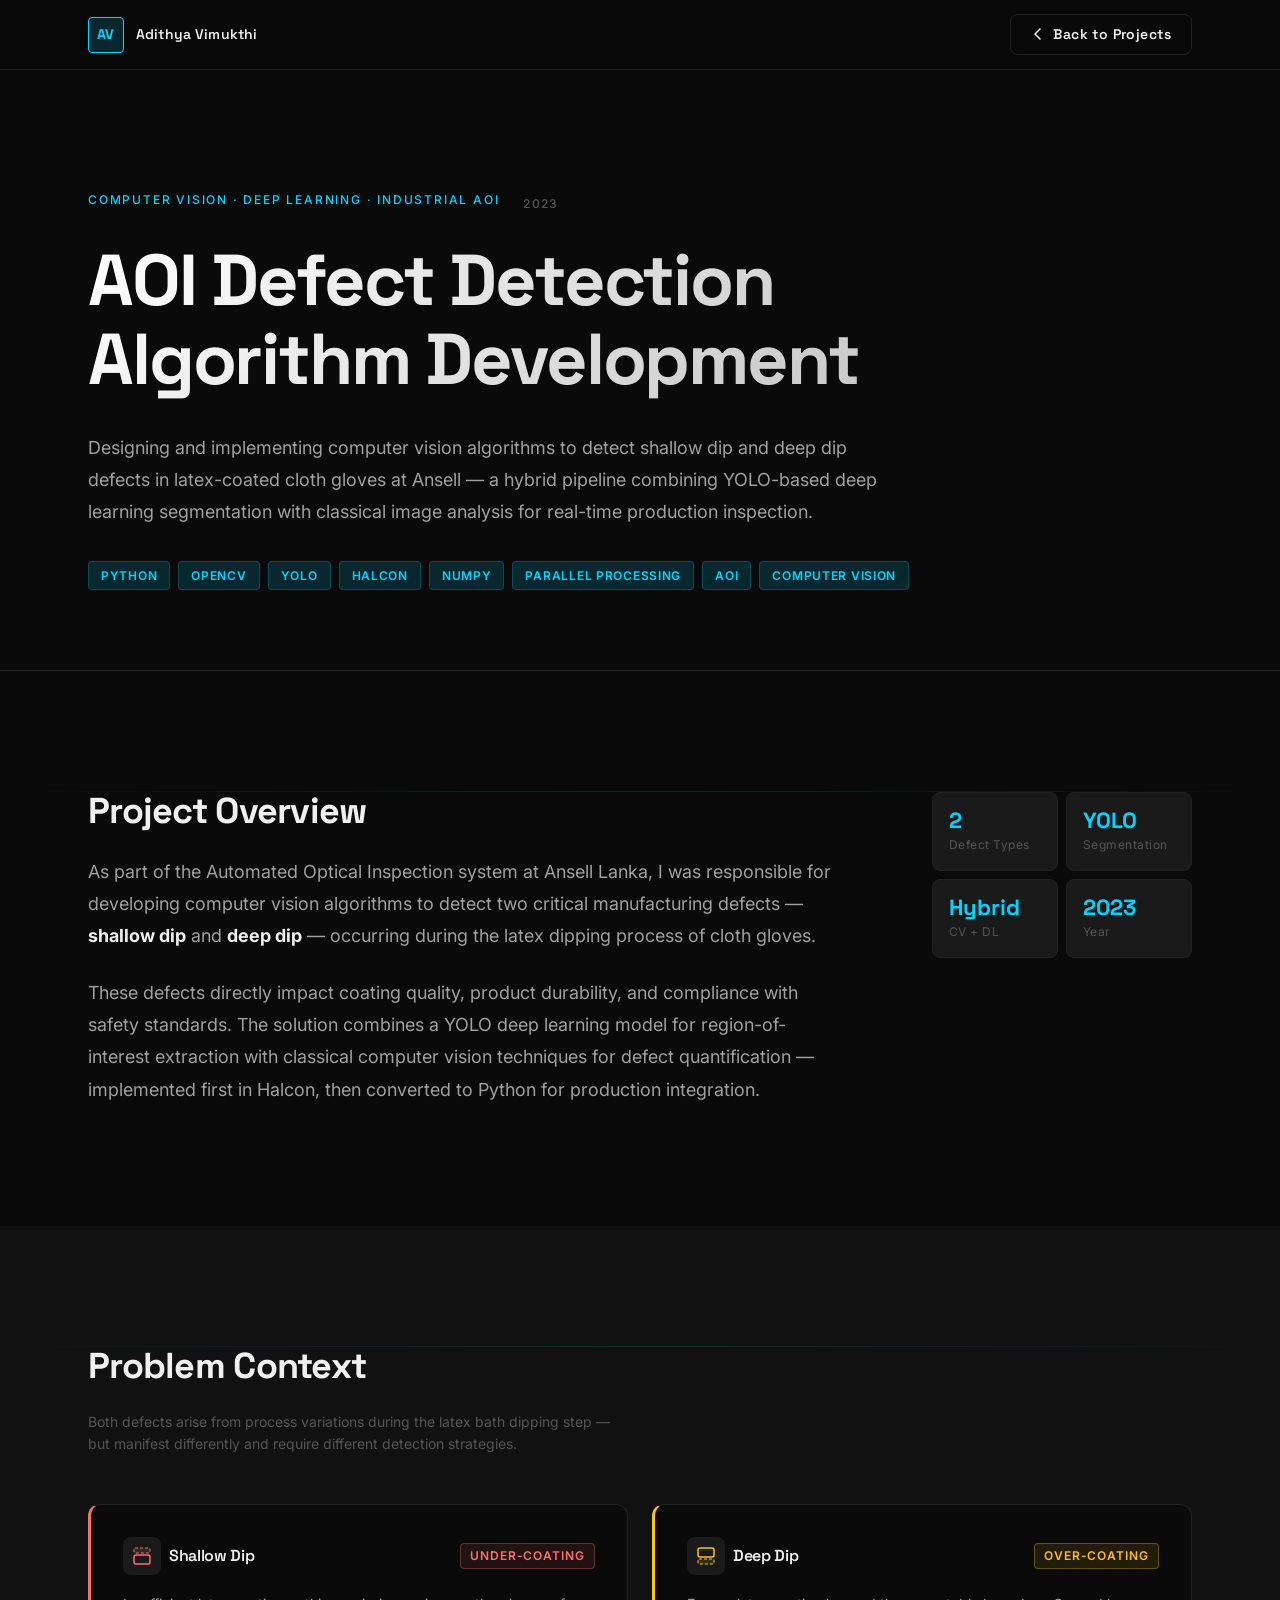
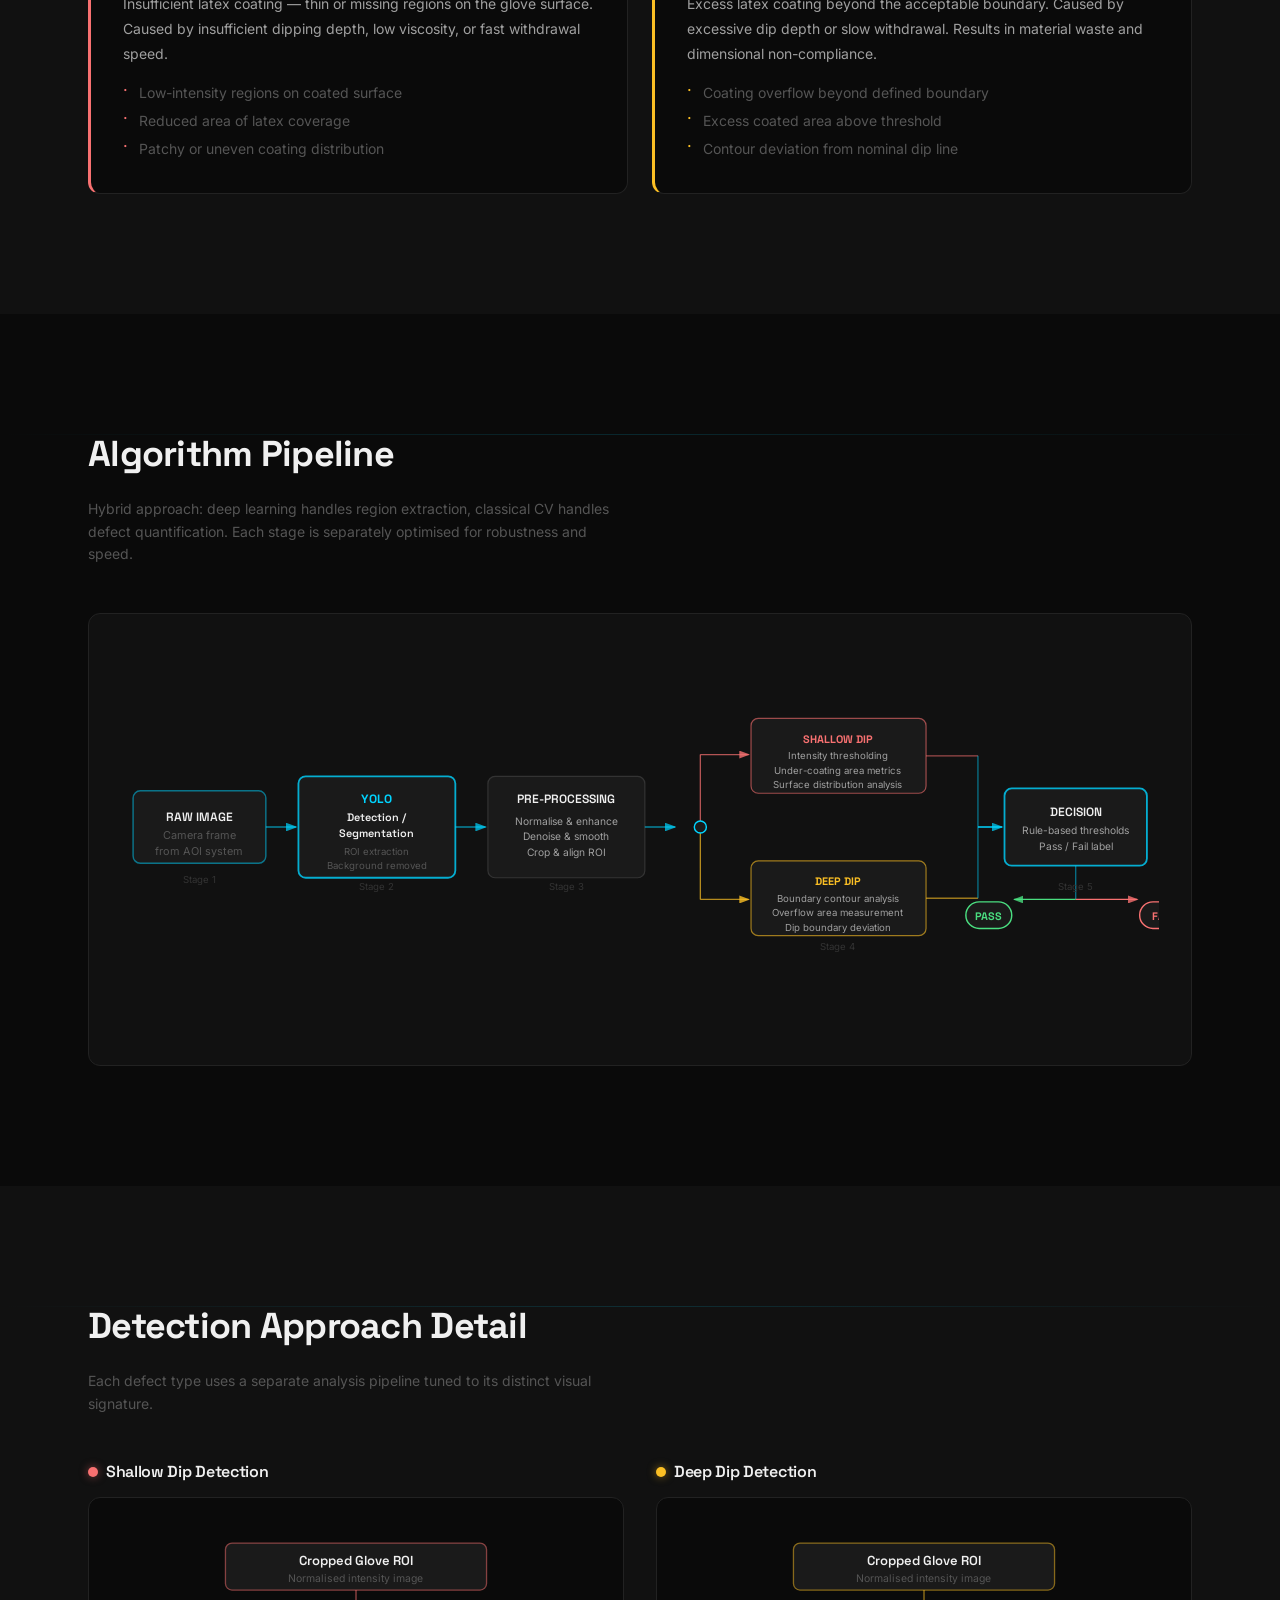
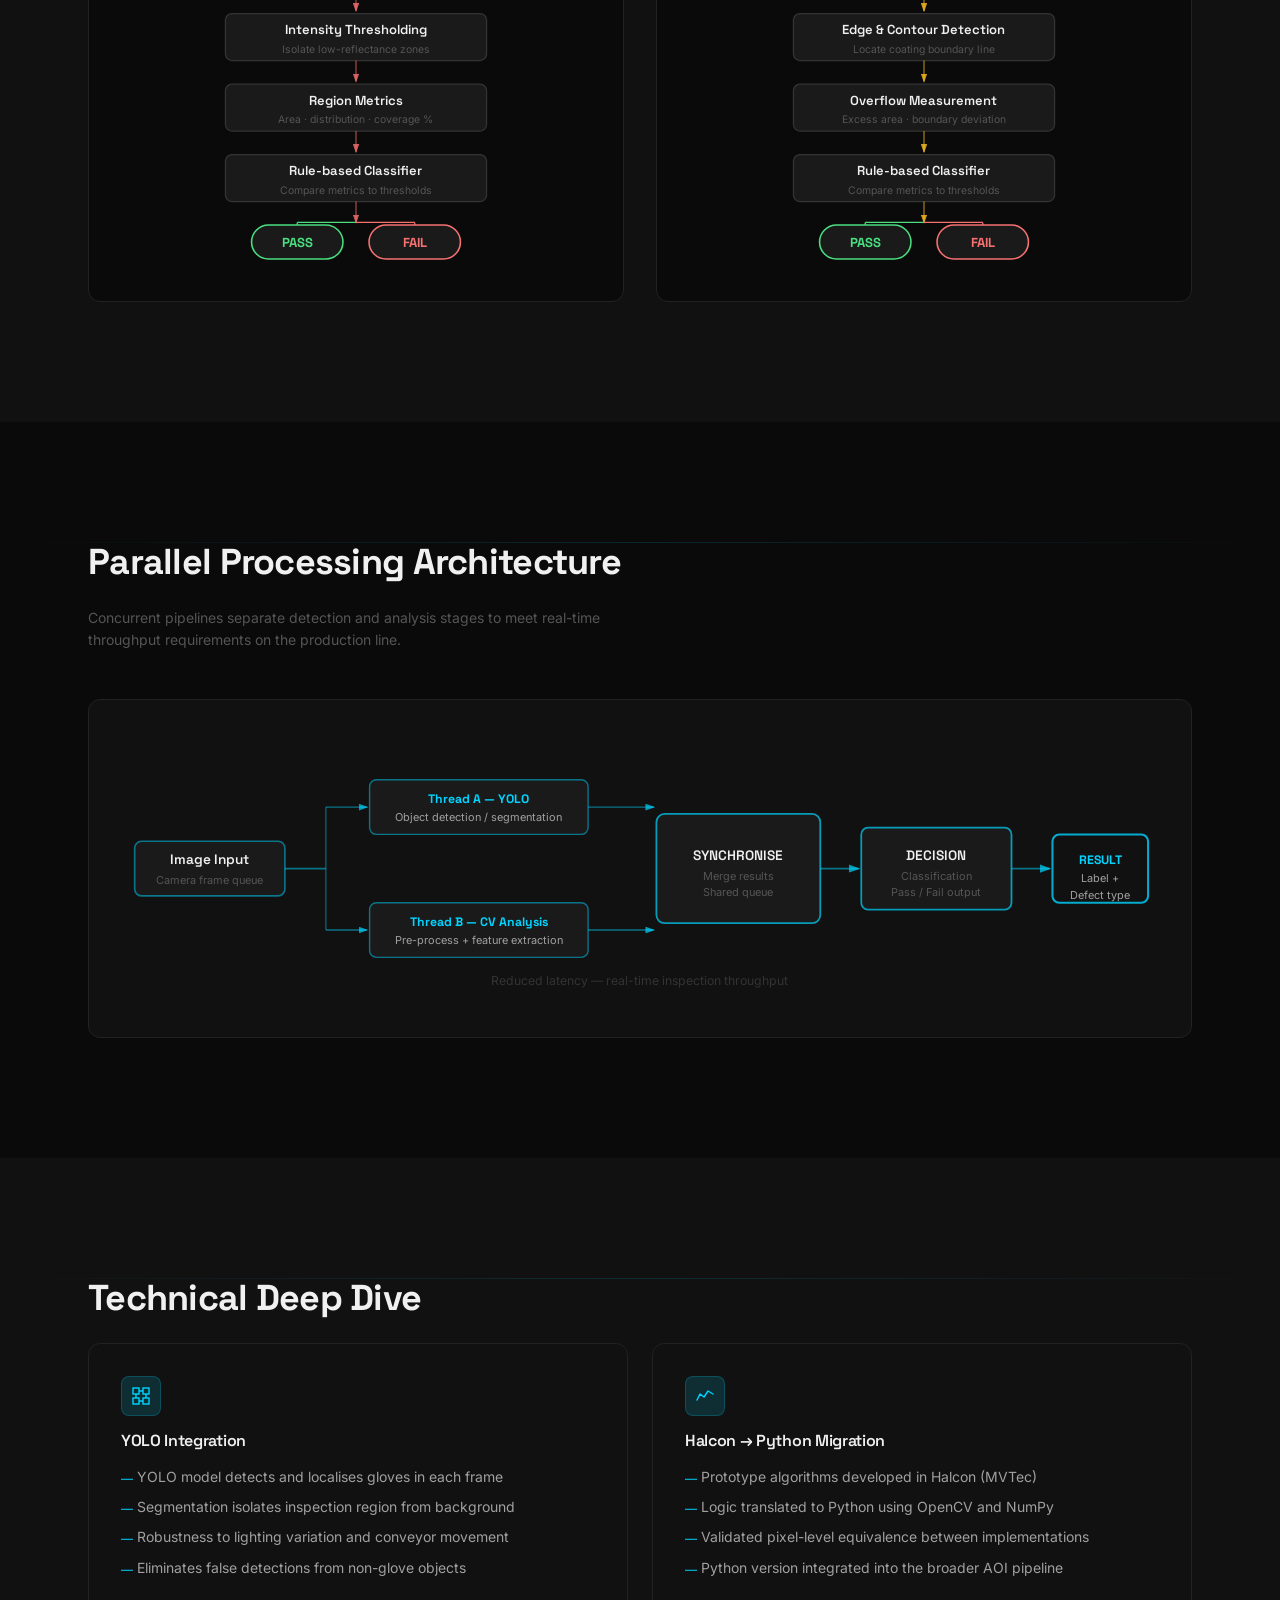
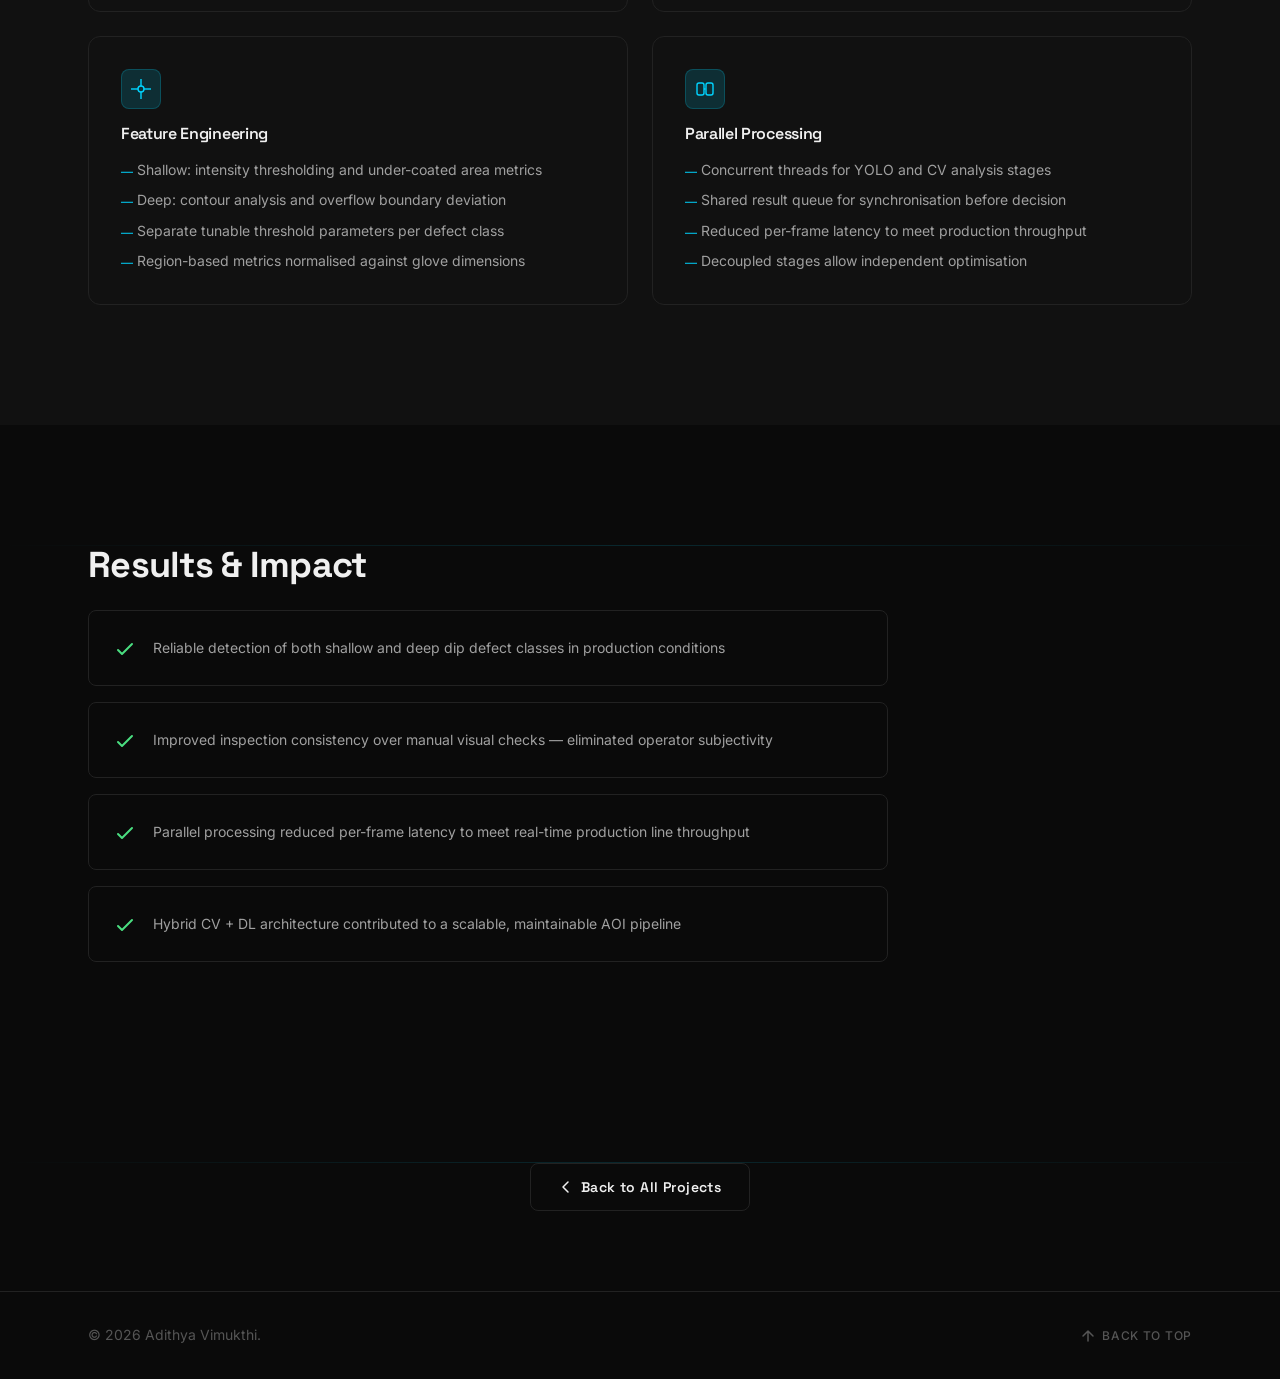
==== commit 8c780785: "Add files via upload" ====
--- a/aoi.html
+++ b/aoi.html
@@ -12,6 +12,23 @@
 
   <link rel="stylesheet" href="style.css" />
   <link rel="stylesheet" href="project.css" />
+  <style>
+    /* Inline fallback — ensures layout works even if project.css is missing */
+    .defect-cards {
+      display: grid;
+      grid-template-columns: 1fr 1fr;
+      gap: var(--space-lg, 1.5rem);
+    }
+    .detect-split {
+      display: grid;
+      grid-template-columns: 1fr 1fr;
+      gap: var(--space-xl, 2rem);
+    }
+    @media (max-width: 768px) {
+      .defect-cards,
+      .detect-split { grid-template-columns: 1fr; }
+    }
+  </style>
 </head>
 <body>
 
--- a/project.css
+++ b/project.css
@@ -290,6 +290,119 @@
   max-width: none;
 }
 
+/* ---- Defect context cards ---- */
+.defect-cards {
+  display: grid;
+  grid-template-columns: 1fr 1fr;
+  gap: var(--space-lg);
+}
+
+.defect-card {
+  background: var(--bg-base);
+  border: var(--border);
+  border-radius: var(--radius-lg);
+  padding: var(--space-xl);
+  transition: border-color var(--transition-base);
+}
+
+.defect-card--shallow { border-left: 3px solid #f87171; }
+.defect-card--deep    { border-left: 3px solid #fbbf24; }
+.defect-card--shallow:hover { border-color: #f87171; }
+.defect-card--deep:hover    { border-color: #fbbf24; }
+
+.defect-card__header {
+  display: flex;
+  align-items: center;
+  gap: var(--space-sm);
+  margin-bottom: var(--space-md);
+  flex-wrap: wrap;
+}
+
+.defect-card__icon {
+  display: grid;
+  place-items: center;
+  width: 38px;
+  height: 38px;
+  background: var(--bg-raised);
+  border-radius: var(--radius-md);
+  flex-shrink: 0;
+}
+
+.defect-card__title {
+  font-family: var(--font-display);
+  font-size: var(--fs-base);
+  font-weight: var(--fw-semibold);
+  color: var(--text-primary);
+}
+
+.defect-card__badge {
+  font-size: var(--fs-xs);
+  font-weight: var(--fw-semibold);
+  letter-spacing: 0.08em;
+  text-transform: uppercase;
+  border-radius: var(--radius-sm);
+  padding: 0.15rem 0.55rem;
+  margin-left: auto;
+}
+.defect-card__badge--under { color: #f87171; background: rgba(248,113,113,0.1); border: 1px solid rgba(248,113,113,0.3); }
+.defect-card__badge--over  { color: #fbbf24; background: rgba(251,191,36,0.1);  border: 1px solid rgba(251,191,36,0.3); }
+
+.defect-card > p {
+  font-size: var(--fs-sm);
+  color: var(--text-secondary);
+  line-height: var(--lh-relaxed);
+  margin-bottom: var(--space-md);
+  max-width: none;
+}
+
+.defect-card__signals {
+  list-style: none;
+  display: flex;
+  flex-direction: column;
+  gap: 0.35rem;
+}
+
+.defect-card__signals li {
+  font-size: var(--fs-sm);
+  color: var(--text-muted);
+  padding-left: 1rem;
+  position: relative;
+}
+.defect-card--shallow .defect-card__signals li::before { content: '·'; position: absolute; left: 0; color: #f87171; font-size: 1.2em; line-height: 1; }
+.defect-card--deep    .defect-card__signals li::before { content: '·'; position: absolute; left: 0; color: #fbbf24; font-size: 1.2em; line-height: 1; }
+
+/* ---- Detection split panels ---- */
+.detect-split {
+  display: grid;
+  grid-template-columns: 1fr 1fr;
+  gap: var(--space-xl);
+}
+
+.detect-panel__title {
+  display: flex;
+  align-items: center;
+  gap: var(--space-sm);
+  font-family: var(--font-display);
+  font-size: var(--fs-base);
+  font-weight: var(--fw-semibold);
+  color: var(--text-primary);
+  margin-bottom: var(--space-md);
+}
+
+.detect-panel__dot {
+  width: 10px;
+  height: 10px;
+  border-radius: 50%;
+  flex-shrink: 0;
+}
+.detect-panel__dot--shallow { background: #f87171; box-shadow: 0 0 8px rgba(248,113,113,0.5); }
+.detect-panel__dot--deep    { background: #fbbf24; box-shadow: 0 0 8px rgba(251,191,36,0.5); }
+
+@media (max-width: 768px) {
+  .defect-cards  { grid-template-columns: 1fr; }
+  .detect-split  { grid-template-columns: 1fr; }
+}
+
 /* ---- Responsive ---- */
 @media (max-width: 768px) {
   .proj-grid {
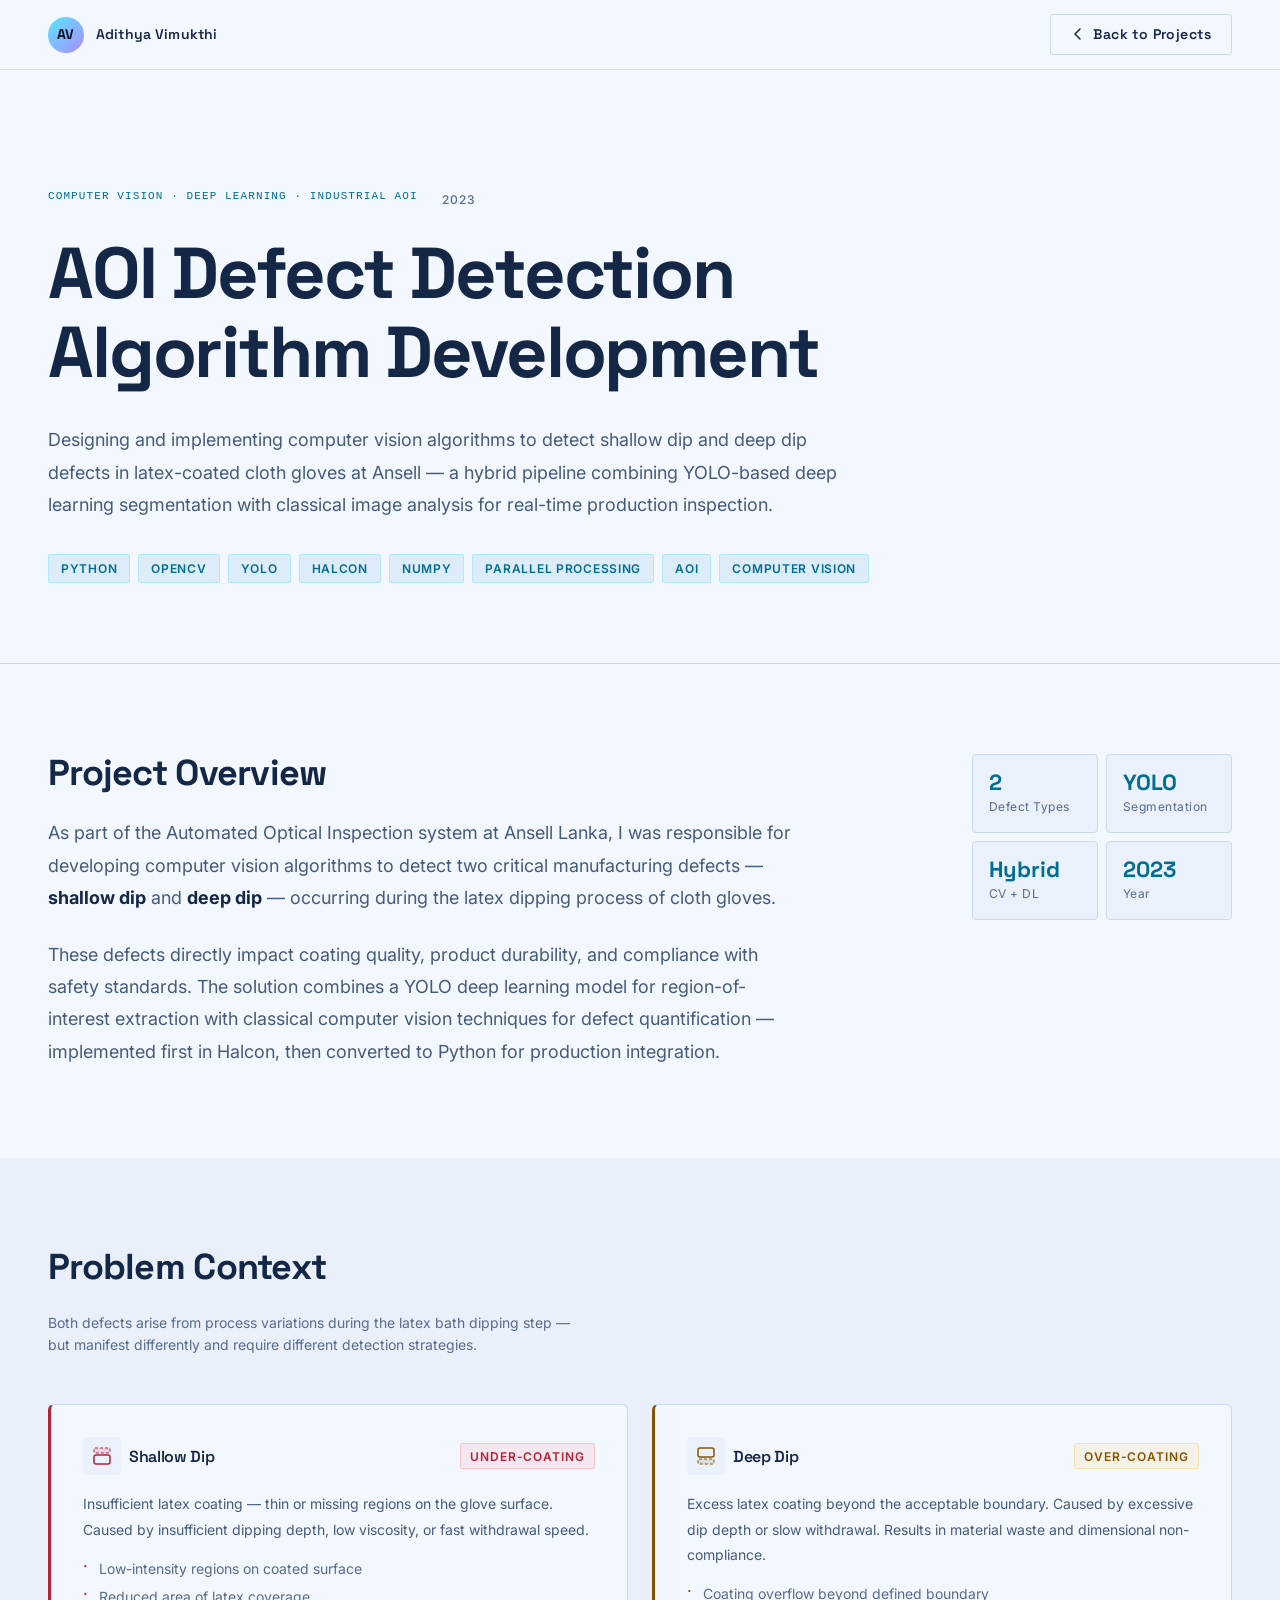
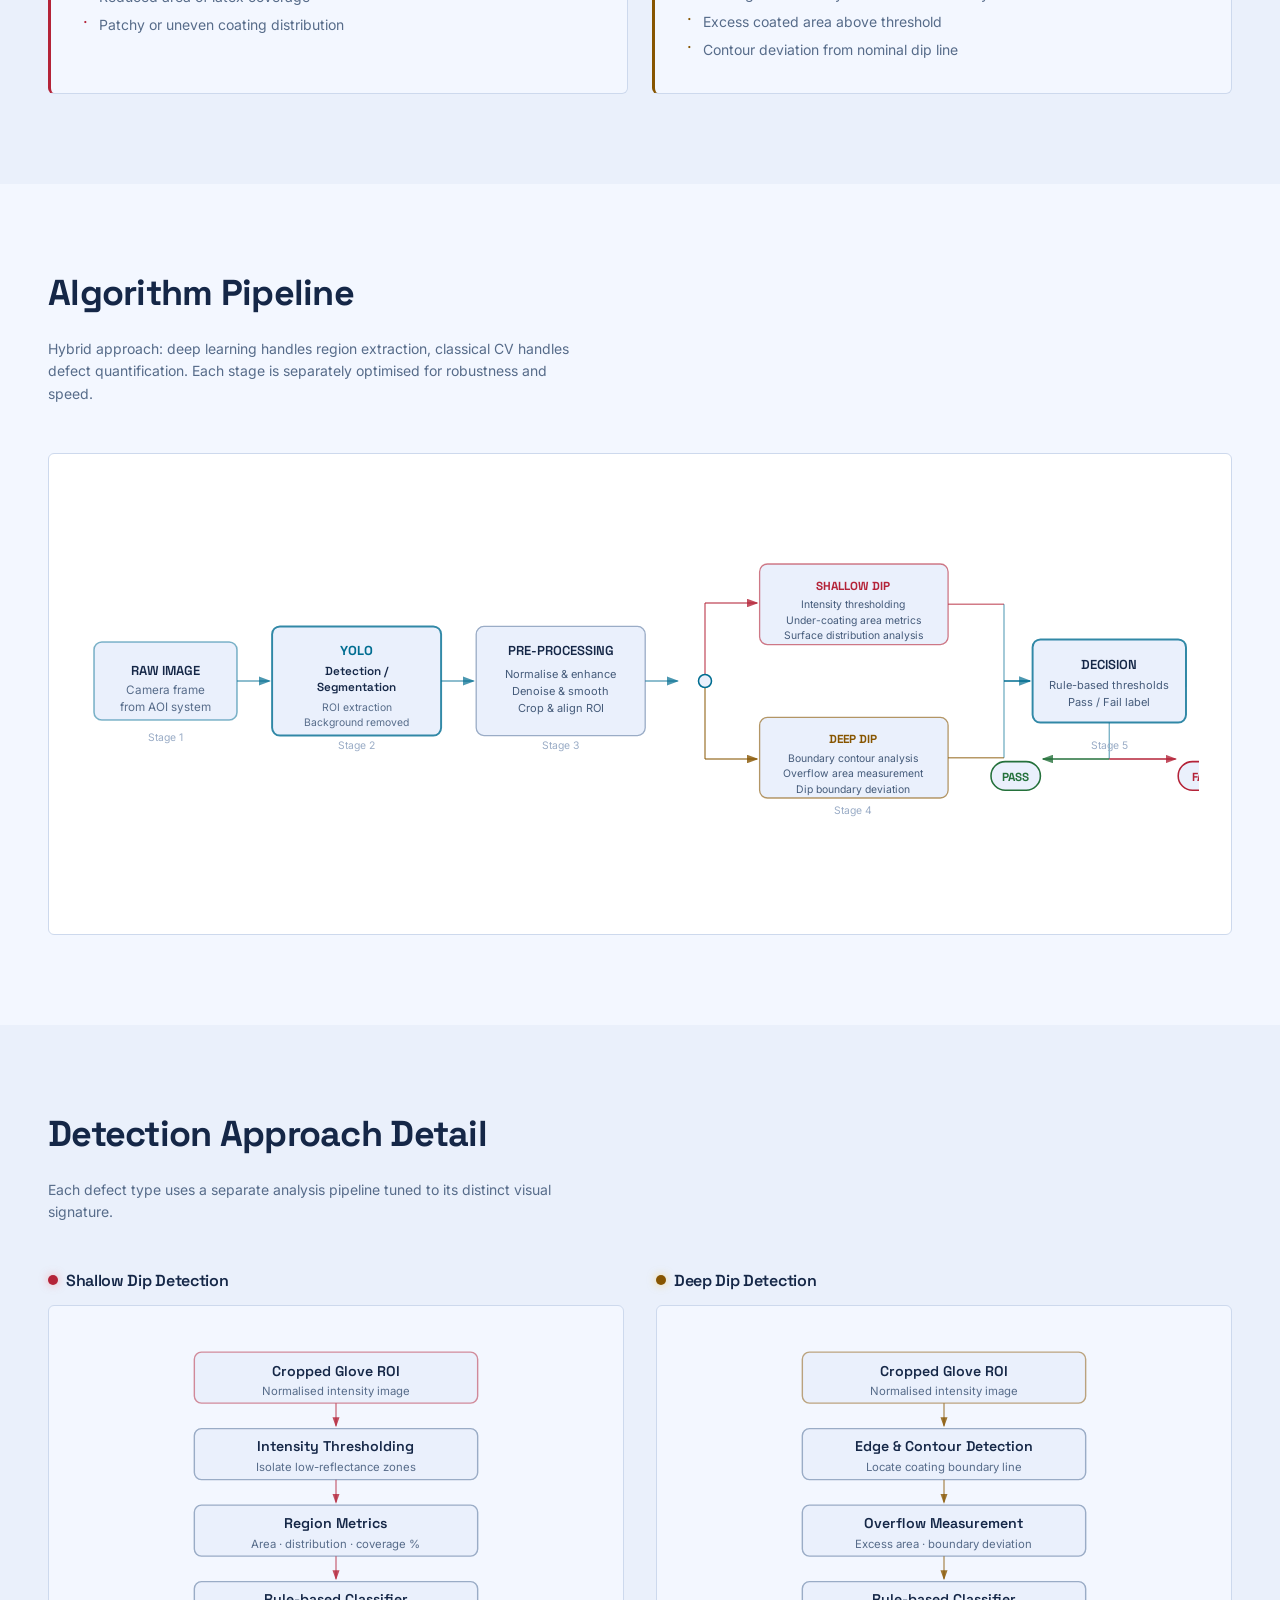
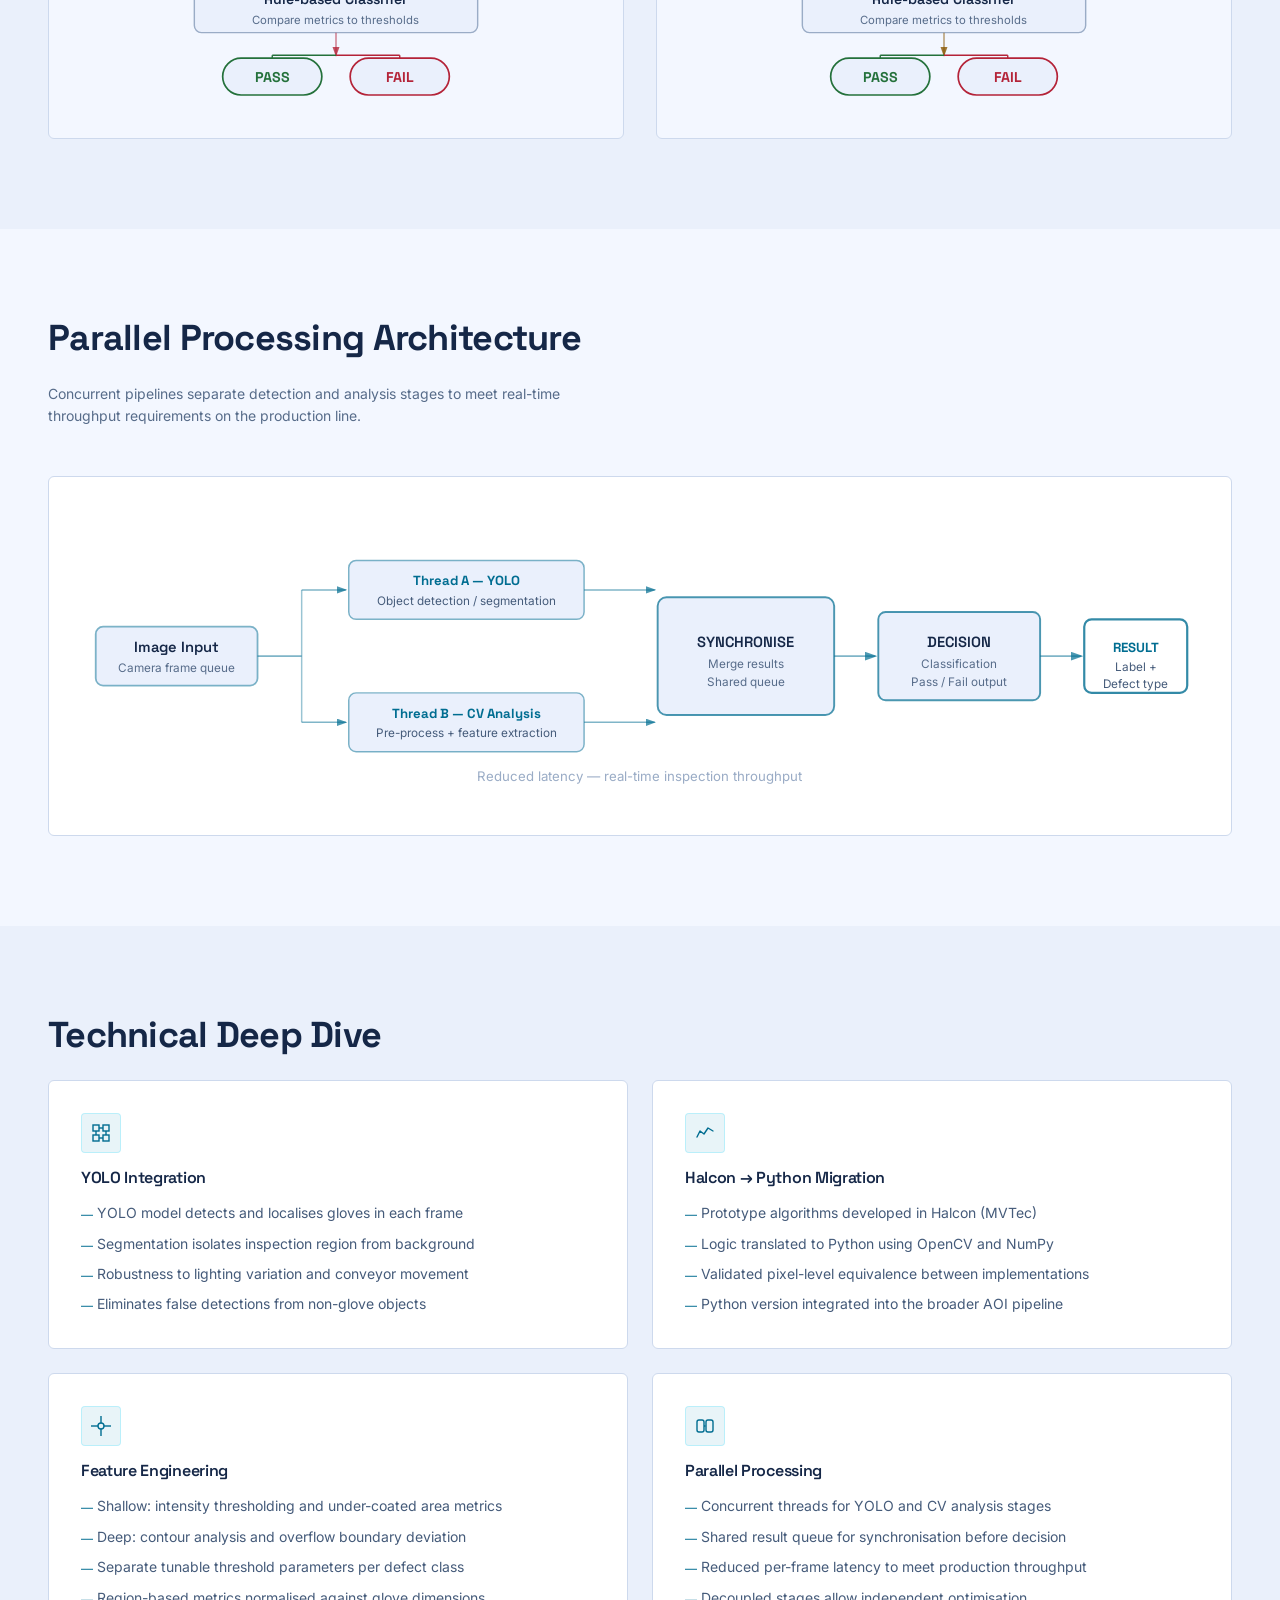
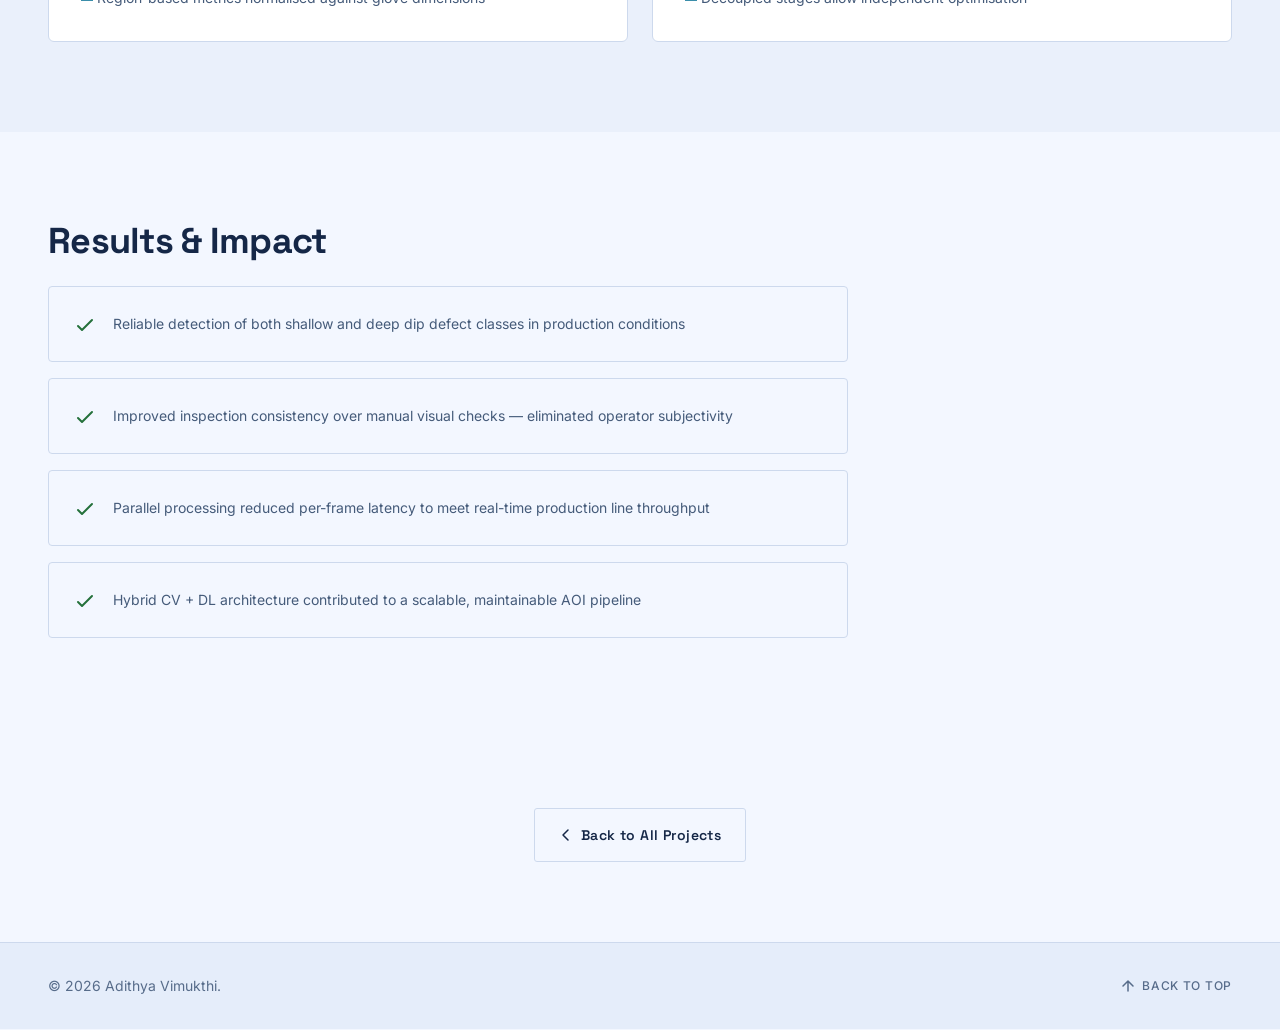
==== commit 1b5f46a4: "2.0" ====
--- a/aoi.html
+++ b/aoi.html
@@ -113,8 +113,8 @@
             <div class="defect-card__header">
               <span class="defect-card__icon">
                 <svg width="22" height="22" viewBox="0 0 22 22" fill="none" aria-hidden="true">
-                  <rect x="3" y="10" width="16" height="9" rx="2" stroke="#f87171" stroke-width="1.5"/>
-                  <rect x="3" y="3"  width="16" height="5" rx="1" fill="#f87171" fill-opacity="0.12" stroke="#f87171" stroke-width="1" stroke-dasharray="3 2"/>
+                  <rect x="3" y="10" width="16" height="9" rx="2" stroke="#b42338" stroke-width="1.5"/>
+                  <rect x="3" y="3"  width="16" height="5" rx="1" fill="#b42338" fill-opacity="0.12" stroke="#b42338" stroke-width="1" stroke-dasharray="3 2"/>
                 </svg>
               </span>
               <h3 class="defect-card__title">Shallow Dip</h3>
@@ -132,8 +132,8 @@
             <div class="defect-card__header">
               <span class="defect-card__icon">
                 <svg width="22" height="22" viewBox="0 0 22 22" fill="none" aria-hidden="true">
-                  <rect x="3" y="3" width="16" height="9" rx="2" stroke="#fbbf24" stroke-width="1.5"/>
-                  <rect x="3" y="14" width="16" height="5" rx="1" fill="#fbbf24" fill-opacity="0.12" stroke="#fbbf24" stroke-width="1" stroke-dasharray="3 2"/>
+                  <rect x="3" y="3" width="16" height="9" rx="2" stroke="#875500" stroke-width="1.5"/>
+                  <rect x="3" y="14" width="16" height="5" rx="1" fill="#875500" fill-opacity="0.12" stroke="#875500" stroke-width="1" stroke-dasharray="3 2"/>
                 </svg>
               </span>
               <h3 class="defect-card__title">Deep Dip</h3>
@@ -163,94 +163,94 @@
           <svg viewBox="0 0 860 320" xmlns="http://www.w3.org/2000/svg" class="diagram" aria-label="Algorithm pipeline diagram" role="img">
             <defs>
               <marker id="arr" markerWidth="8" markerHeight="6" refX="7" refY="3" orient="auto">
-                <path d="M0,0 L0,6 L8,3 z" fill="#00d4ff" opacity="0.7"/>
+                <path d="M0,0 L0,6 L8,3 z" fill="#006d91" opacity="0.7"/>
               </marker>
               <marker id="arrY" markerWidth="8" markerHeight="6" refX="7" refY="3" orient="auto">
-                <path d="M0,0 L0,6 L8,3 z" fill="#fbbf24" opacity="0.8"/>
+                <path d="M0,0 L0,6 L8,3 z" fill="#875500" opacity="0.8"/>
               </marker>
               <marker id="arrR" markerWidth="8" markerHeight="6" refX="7" refY="3" orient="auto">
-                <path d="M0,0 L0,6 L8,3 z" fill="#f87171" opacity="0.8"/>
+                <path d="M0,0 L0,6 L8,3 z" fill="#b42338" opacity="0.8"/>
               </marker>
               <marker id="arrG" markerWidth="8" markerHeight="6" refX="7" refY="3" orient="auto">
-                <path d="M0,0 L0,6 L8,3 z" fill="#4ade80" opacity="0.8"/>
+                <path d="M0,0 L0,6 L8,3 z" fill="#24713b" opacity="0.8"/>
               </marker>
             </defs>
 
             <!-- Stage 1: Input -->
-            <rect x="10" y="120" width="110" height="60" rx="6" fill="#1a1a1a" stroke="#00d4ff" stroke-width="1.2" stroke-opacity="0.5"/>
-            <text x="65" y="145" font-family="Space Grotesk,sans-serif" font-size="10" fill="#f0f0f0" text-anchor="middle" font-weight="600">RAW IMAGE</text>
-            <text x="65" y="160" font-family="Inter,sans-serif" font-size="9" fill="#555" text-anchor="middle">Camera frame</text>
-            <text x="65" y="173" font-family="Inter,sans-serif" font-size="9" fill="#555" text-anchor="middle">from AOI system</text>
-            <line x1="120" y1="150" x2="145" y2="150" stroke="#00d4ff" stroke-width="1.2" stroke-opacity="0.6" marker-end="url(#arr)"/>
+            <rect x="10" y="120" width="110" height="60" rx="6" fill="#eaf0fc" stroke="#006d91" stroke-width="1.2" stroke-opacity="0.5"/>
+            <text x="65" y="145" font-family="Space Grotesk,sans-serif" font-size="10" fill="#152747" text-anchor="middle" font-weight="600">RAW IMAGE</text>
+            <text x="65" y="160" font-family="Inter,sans-serif" font-size="9" fill="#576c8a" text-anchor="middle">Camera frame</text>
+            <text x="65" y="173" font-family="Inter,sans-serif" font-size="9" fill="#576c8a" text-anchor="middle">from AOI system</text>
+            <line x1="120" y1="150" x2="145" y2="150" stroke="#006d91" stroke-width="1.2" stroke-opacity="0.6" marker-end="url(#arr)"/>
 
             <!-- Stage 2: YOLO -->
-            <rect x="147" y="108" width="130" height="84" rx="6" fill="#1a1a1a" stroke="#00d4ff" stroke-width="1.5" stroke-opacity="0.8"/>
-            <text x="212" y="130" font-family="Space Grotesk,sans-serif" font-size="10" fill="#00d4ff" text-anchor="middle" font-weight="700">YOLO</text>
-            <text x="212" y="145" font-family="Space Grotesk,sans-serif" font-size="9" fill="#f0f0f0" text-anchor="middle" font-weight="600">Detection /</text>
-            <text x="212" y="158" font-family="Space Grotesk,sans-serif" font-size="9" fill="#f0f0f0" text-anchor="middle" font-weight="600">Segmentation</text>
-            <text x="212" y="173" font-family="Inter,sans-serif" font-size="8" fill="#555" text-anchor="middle">ROI extraction</text>
-            <text x="212" y="185" font-family="Inter,sans-serif" font-size="8" fill="#555" text-anchor="middle">Background removed</text>
-            <line x1="277" y1="150" x2="302" y2="150" stroke="#00d4ff" stroke-width="1.2" stroke-opacity="0.6" marker-end="url(#arr)"/>
+            <rect x="147" y="108" width="130" height="84" rx="6" fill="#eaf0fc" stroke="#006d91" stroke-width="1.5" stroke-opacity="0.8"/>
+            <text x="212" y="130" font-family="Space Grotesk,sans-serif" font-size="10" fill="#006d91" text-anchor="middle" font-weight="700">YOLO</text>
+            <text x="212" y="145" font-family="Space Grotesk,sans-serif" font-size="9" fill="#152747" text-anchor="middle" font-weight="600">Detection /</text>
+            <text x="212" y="158" font-family="Space Grotesk,sans-serif" font-size="9" fill="#152747" text-anchor="middle" font-weight="600">Segmentation</text>
+            <text x="212" y="173" font-family="Inter,sans-serif" font-size="8" fill="#576c8a" text-anchor="middle">ROI extraction</text>
+            <text x="212" y="185" font-family="Inter,sans-serif" font-size="8" fill="#576c8a" text-anchor="middle">Background removed</text>
+            <line x1="277" y1="150" x2="302" y2="150" stroke="#006d91" stroke-width="1.2" stroke-opacity="0.6" marker-end="url(#arr)"/>
 
             <!-- Stage 3: Pre-processing -->
-            <rect x="304" y="108" width="130" height="84" rx="6" fill="#1a1a1a" stroke="#333" stroke-width="1"/>
-            <text x="369" y="130" font-family="Space Grotesk,sans-serif" font-size="10" fill="#f0f0f0" text-anchor="middle" font-weight="600">PRE-PROCESSING</text>
-            <text x="369" y="148" font-family="Inter,sans-serif" font-size="8.5" fill="#a0a0a0" text-anchor="middle">Normalise &amp; enhance</text>
-            <text x="369" y="161" font-family="Inter,sans-serif" font-size="8.5" fill="#a0a0a0" text-anchor="middle">Denoise &amp; smooth</text>
-            <text x="369" y="174" font-family="Inter,sans-serif" font-size="8.5" fill="#a0a0a0" text-anchor="middle">Crop &amp; align ROI</text>
-            <line x1="434" y1="150" x2="459" y2="150" stroke="#00d4ff" stroke-width="1.2" stroke-opacity="0.6" marker-end="url(#arr)"/>
+            <rect x="304" y="108" width="130" height="84" rx="6" fill="#eaf0fc" stroke="#9aacc6" stroke-width="1"/>
+            <text x="369" y="130" font-family="Space Grotesk,sans-serif" font-size="10" fill="#152747" text-anchor="middle" font-weight="600">PRE-PROCESSING</text>
+            <text x="369" y="148" font-family="Inter,sans-serif" font-size="8.5" fill="#455b7a" text-anchor="middle">Normalise &amp; enhance</text>
+            <text x="369" y="161" font-family="Inter,sans-serif" font-size="8.5" fill="#455b7a" text-anchor="middle">Denoise &amp; smooth</text>
+            <text x="369" y="174" font-family="Inter,sans-serif" font-size="8.5" fill="#455b7a" text-anchor="middle">Crop &amp; align ROI</text>
+            <line x1="434" y1="150" x2="459" y2="150" stroke="#006d91" stroke-width="1.2" stroke-opacity="0.6" marker-end="url(#arr)"/>
 
             <!-- Stage 4: Split -->
-            <line x1="480" y1="150" x2="480" y2="90"  stroke="#f87171" stroke-width="1.1" stroke-opacity="0.7"/>
-            <line x1="480" y1="90"  x2="520" y2="90"  stroke="#f87171" stroke-width="1.1" stroke-opacity="0.7" marker-end="url(#arrR)"/>
-            <line x1="480" y1="150" x2="480" y2="210" stroke="#fbbf24" stroke-width="1.1" stroke-opacity="0.7"/>
-            <line x1="480" y1="210" x2="520" y2="210" stroke="#fbbf24" stroke-width="1.1" stroke-opacity="0.7" marker-end="url(#arrY)"/>
-            <circle cx="480" cy="150" r="5" fill="#1a1a1a" stroke="#00d4ff" stroke-width="1.2"/>
+            <line x1="480" y1="150" x2="480" y2="90"  stroke="#b42338" stroke-width="1.1" stroke-opacity="0.7"/>
+            <line x1="480" y1="90"  x2="520" y2="90"  stroke="#b42338" stroke-width="1.1" stroke-opacity="0.7" marker-end="url(#arrR)"/>
+            <line x1="480" y1="150" x2="480" y2="210" stroke="#875500" stroke-width="1.1" stroke-opacity="0.7"/>
+            <line x1="480" y1="210" x2="520" y2="210" stroke="#875500" stroke-width="1.1" stroke-opacity="0.7" marker-end="url(#arrY)"/>
+            <circle cx="480" cy="150" r="5" fill="#eaf0fc" stroke="#006d91" stroke-width="1.2"/>
 
             <!-- Stage 4a: Shallow detection -->
-            <rect x="522" y="60" width="145" height="62" rx="6" fill="#1a1a1a" stroke="#f87171" stroke-width="1" stroke-opacity="0.6"/>
-            <text x="594" y="80" font-family="Space Grotesk,sans-serif" font-size="9" fill="#f87171" text-anchor="middle" font-weight="700">SHALLOW DIP</text>
-            <text x="594" y="94" font-family="Inter,sans-serif" font-size="8" fill="#a0a0a0" text-anchor="middle">Intensity thresholding</text>
-            <text x="594" y="106" font-family="Inter,sans-serif" font-size="8" fill="#a0a0a0" text-anchor="middle">Under-coating area metrics</text>
-            <text x="594" y="118" font-family="Inter,sans-serif" font-size="8" fill="#a0a0a0" text-anchor="middle">Surface distribution analysis</text>
+            <rect x="522" y="60" width="145" height="62" rx="6" fill="#eaf0fc" stroke="#b42338" stroke-width="1" stroke-opacity="0.6"/>
+            <text x="594" y="80" font-family="Space Grotesk,sans-serif" font-size="9" fill="#b42338" text-anchor="middle" font-weight="700">SHALLOW DIP</text>
+            <text x="594" y="94" font-family="Inter,sans-serif" font-size="8" fill="#455b7a" text-anchor="middle">Intensity thresholding</text>
+            <text x="594" y="106" font-family="Inter,sans-serif" font-size="8" fill="#455b7a" text-anchor="middle">Under-coating area metrics</text>
+            <text x="594" y="118" font-family="Inter,sans-serif" font-size="8" fill="#455b7a" text-anchor="middle">Surface distribution analysis</text>
 
             <!-- Stage 4b: Deep detection -->
-            <rect x="522" y="178" width="145" height="62" rx="6" fill="#1a1a1a" stroke="#fbbf24" stroke-width="1" stroke-opacity="0.6"/>
-            <text x="594" y="198" font-family="Space Grotesk,sans-serif" font-size="9" fill="#fbbf24" text-anchor="middle" font-weight="700">DEEP DIP</text>
-            <text x="594" y="212" font-family="Inter,sans-serif" font-size="8" fill="#a0a0a0" text-anchor="middle">Boundary contour analysis</text>
-            <text x="594" y="224" font-family="Inter,sans-serif" font-size="8" fill="#a0a0a0" text-anchor="middle">Overflow area measurement</text>
-            <text x="594" y="236" font-family="Inter,sans-serif" font-size="8" fill="#a0a0a0" text-anchor="middle">Dip boundary deviation</text>
+            <rect x="522" y="178" width="145" height="62" rx="6" fill="#eaf0fc" stroke="#875500" stroke-width="1" stroke-opacity="0.6"/>
+            <text x="594" y="198" font-family="Space Grotesk,sans-serif" font-size="9" fill="#875500" text-anchor="middle" font-weight="700">DEEP DIP</text>
+            <text x="594" y="212" font-family="Inter,sans-serif" font-size="8" fill="#455b7a" text-anchor="middle">Boundary contour analysis</text>
+            <text x="594" y="224" font-family="Inter,sans-serif" font-size="8" fill="#455b7a" text-anchor="middle">Overflow area measurement</text>
+            <text x="594" y="236" font-family="Inter,sans-serif" font-size="8" fill="#455b7a" text-anchor="middle">Dip boundary deviation</text>
 
             <!-- Merge back -->
-            <line x1="667" y1="91"  x2="710" y2="91"  stroke="#f87171" stroke-width="1.1" stroke-opacity="0.6"/>
-            <line x1="710" y1="91"  x2="710" y2="150" stroke="#00d4ff" stroke-width="1.1" stroke-opacity="0.5"/>
-            <line x1="667" y1="209" x2="710" y2="209" stroke="#fbbf24" stroke-width="1.1" stroke-opacity="0.6"/>
-            <line x1="710" y1="209" x2="710" y2="150" stroke="#00d4ff" stroke-width="1.1" stroke-opacity="0.5"/>
-            <line x1="710" y1="150" x2="730" y2="150" stroke="#00d4ff" stroke-width="1.2" marker-end="url(#arr)"/>
+            <line x1="667" y1="91"  x2="710" y2="91"  stroke="#b42338" stroke-width="1.1" stroke-opacity="0.6"/>
+            <line x1="710" y1="91"  x2="710" y2="150" stroke="#006d91" stroke-width="1.1" stroke-opacity="0.5"/>
+            <line x1="667" y1="209" x2="710" y2="209" stroke="#875500" stroke-width="1.1" stroke-opacity="0.6"/>
+            <line x1="710" y1="209" x2="710" y2="150" stroke="#006d91" stroke-width="1.1" stroke-opacity="0.5"/>
+            <line x1="710" y1="150" x2="730" y2="150" stroke="#006d91" stroke-width="1.2" marker-end="url(#arr)"/>
 
             <!-- Stage 5: Decision -->
-            <rect x="732" y="118" width="118" height="64" rx="6" fill="#1a1a1a" stroke="#00d4ff" stroke-width="1.5" stroke-opacity="0.8"/>
-            <text x="791" y="141" font-family="Space Grotesk,sans-serif" font-size="10" fill="#f0f0f0" text-anchor="middle" font-weight="600">DECISION</text>
-            <text x="791" y="156" font-family="Inter,sans-serif" font-size="8.5" fill="#a0a0a0" text-anchor="middle">Rule-based thresholds</text>
-            <text x="791" y="169" font-family="Inter,sans-serif" font-size="8.5" fill="#a0a0a0" text-anchor="middle">Pass / Fail label</text>
+            <rect x="732" y="118" width="118" height="64" rx="6" fill="#eaf0fc" stroke="#006d91" stroke-width="1.5" stroke-opacity="0.8"/>
+            <text x="791" y="141" font-family="Space Grotesk,sans-serif" font-size="10" fill="#152747" text-anchor="middle" font-weight="600">DECISION</text>
+            <text x="791" y="156" font-family="Inter,sans-serif" font-size="8.5" fill="#455b7a" text-anchor="middle">Rule-based thresholds</text>
+            <text x="791" y="169" font-family="Inter,sans-serif" font-size="8.5" fill="#455b7a" text-anchor="middle">Pass / Fail label</text>
 
             <!-- Pass / Fail outputs -->
-            <line x1="791" y1="182" x2="791" y2="210" stroke="#00d4ff" stroke-width="1.1" stroke-opacity="0.5"/>
-            <line x1="791" y1="210" x2="740" y2="210" stroke="#4ade80" stroke-width="1.1" marker-end="url(#arrG)"/>
-            <line x1="791" y1="210" x2="842" y2="210" stroke="#f87171" stroke-width="1.1" marker-end="url(#arrR)"/>
-
-            <rect x="700" y="212" width="38" height="22" rx="11" fill="#1a1a1a" stroke="#4ade80" stroke-width="1.2"/>
-            <text x="719" y="227" font-family="Space Grotesk,sans-serif" font-size="9" fill="#4ade80" text-anchor="middle" font-weight="700">PASS</text>
-
-            <rect x="844" y="212" width="38" height="22" rx="11" fill="#1a1a1a" stroke="#f87171" stroke-width="1.2"/>
-            <text x="863" y="227" font-family="Space Grotesk,sans-serif" font-size="9" fill="#f87171" text-anchor="middle" font-weight="700">FAIL</text>
+            <line x1="791" y1="182" x2="791" y2="210" stroke="#006d91" stroke-width="1.1" stroke-opacity="0.5"/>
+            <line x1="791" y1="210" x2="740" y2="210" stroke="#24713b" stroke-width="1.1" marker-end="url(#arrG)"/>
+            <line x1="791" y1="210" x2="842" y2="210" stroke="#b42338" stroke-width="1.1" marker-end="url(#arrR)"/>
+
+            <rect x="700" y="212" width="38" height="22" rx="11" fill="#eaf0fc" stroke="#24713b" stroke-width="1.2"/>
+            <text x="719" y="227" font-family="Space Grotesk,sans-serif" font-size="9" fill="#24713b" text-anchor="middle" font-weight="700">PASS</text>
+
+            <rect x="844" y="212" width="38" height="22" rx="11" fill="#eaf0fc" stroke="#b42338" stroke-width="1.2"/>
+            <text x="863" y="227" font-family="Space Grotesk,sans-serif" font-size="9" fill="#b42338" text-anchor="middle" font-weight="700">FAIL</text>
 
             <!-- Labels -->
-            <text x="65"  y="196" font-family="Inter,sans-serif" font-size="8" fill="#333" text-anchor="middle">Stage 1</text>
-            <text x="212" y="202" font-family="Inter,sans-serif" font-size="8" fill="#333" text-anchor="middle">Stage 2</text>
-            <text x="369" y="202" font-family="Inter,sans-serif" font-size="8" fill="#333" text-anchor="middle">Stage 3</text>
-            <text x="594" y="252" font-family="Inter,sans-serif" font-size="8" fill="#333" text-anchor="middle">Stage 4</text>
-            <text x="791" y="202" font-family="Inter,sans-serif" font-size="8" fill="#333" text-anchor="middle">Stage 5</text>
+            <text x="65"  y="196" font-family="Inter,sans-serif" font-size="8" fill="#9aacc6" text-anchor="middle">Stage 1</text>
+            <text x="212" y="202" font-family="Inter,sans-serif" font-size="8" fill="#9aacc6" text-anchor="middle">Stage 2</text>
+            <text x="369" y="202" font-family="Inter,sans-serif" font-size="8" fill="#9aacc6" text-anchor="middle">Stage 3</text>
+            <text x="594" y="252" font-family="Inter,sans-serif" font-size="8" fill="#9aacc6" text-anchor="middle">Stage 4</text>
+            <text x="791" y="202" font-family="Inter,sans-serif" font-size="8" fill="#9aacc6" text-anchor="middle">Stage 5</text>
           </svg>
         </div>
       </div>
@@ -276,40 +276,40 @@
               <svg viewBox="0 0 360 260" xmlns="http://www.w3.org/2000/svg" class="diagram" aria-label="Shallow dip detection flow" role="img">
                 <defs>
                   <marker id="aS" markerWidth="7" markerHeight="5" refX="6" refY="2.5" orient="auto">
-                    <path d="M0,0 L0,5 L7,2.5 z" fill="#f87171" opacity="0.8"/>
+                    <path d="M0,0 L0,5 L7,2.5 z" fill="#b42338" opacity="0.8"/>
                   </marker>
                 </defs>
 
-                <rect x="80" y="10" width="200" height="36" rx="5" fill="#1a1a1a" stroke="#f87171" stroke-width="1" stroke-opacity="0.5"/>
-                <text x="180" y="27" font-family="Space Grotesk,sans-serif" font-size="10" fill="#f0f0f0" text-anchor="middle" font-weight="600">Cropped Glove ROI</text>
-                <text x="180" y="40" font-family="Inter,sans-serif" font-size="8" fill="#555" text-anchor="middle">Normalised intensity image</text>
-                <line x1="180" y1="46" x2="180" y2="62" stroke="#f87171" stroke-width="1" stroke-opacity="0.6" marker-end="url(#aS)"/>
-
-                <rect x="80" y="64" width="200" height="36" rx="5" fill="#1a1a1a" stroke="#333"/>
-                <text x="180" y="80" font-family="Space Grotesk,sans-serif" font-size="10" fill="#f0f0f0" text-anchor="middle" font-weight="600">Intensity Thresholding</text>
-                <text x="180" y="94" font-family="Inter,sans-serif" font-size="8" fill="#555" text-anchor="middle">Isolate low-reflectance zones</text>
-                <line x1="180" y1="100" x2="180" y2="116" stroke="#f87171" stroke-width="1" stroke-opacity="0.6" marker-end="url(#aS)"/>
-
-                <rect x="80" y="118" width="200" height="36" rx="5" fill="#1a1a1a" stroke="#333"/>
-                <text x="180" y="134" font-family="Space Grotesk,sans-serif" font-size="10" fill="#f0f0f0" text-anchor="middle" font-weight="600">Region Metrics</text>
-                <text x="180" y="148" font-family="Inter,sans-serif" font-size="8" fill="#555" text-anchor="middle">Area · distribution · coverage %</text>
-                <line x1="180" y1="154" x2="180" y2="170" stroke="#f87171" stroke-width="1" stroke-opacity="0.6" marker-end="url(#aS)"/>
-
-                <rect x="80" y="172" width="200" height="36" rx="5" fill="#1a1a1a" stroke="#333"/>
-                <text x="180" y="188" font-family="Space Grotesk,sans-serif" font-size="10" fill="#f0f0f0" text-anchor="middle" font-weight="600">Rule-based Classifier</text>
-                <text x="180" y="202" font-family="Inter,sans-serif" font-size="8" fill="#555" text-anchor="middle">Compare metrics to thresholds</text>
-                <line x1="180" y1="208" x2="180" y2="224" stroke="#f87171" stroke-width="1" stroke-opacity="0.6" marker-end="url(#aS)"/>
-
-                <rect x="100" y="226" width="70" height="26" rx="13" fill="#1a1a1a" stroke="#4ade80" stroke-width="1.2"/>
-                <text x="135" y="243" font-family="Space Grotesk,sans-serif" font-size="10" fill="#4ade80" text-anchor="middle" font-weight="700">PASS</text>
-
-                <rect x="190" y="226" width="70" height="26" rx="13" fill="#1a1a1a" stroke="#f87171" stroke-width="1.2"/>
-                <text x="225" y="243" font-family="Space Grotesk,sans-serif" font-size="10" fill="#f87171" text-anchor="middle" font-weight="700">FAIL</text>
-
-                <line x1="180" y1="224" x2="135" y2="224" stroke="#4ade80" stroke-width="1"/>
-                <line x1="135" y1="224" x2="135" y2="226" stroke="#4ade80" stroke-width="1"/>
-                <line x1="180" y1="224" x2="225" y2="224" stroke="#f87171" stroke-width="1"/>
-                <line x1="225" y1="224" x2="225" y2="226" stroke="#f87171" stroke-width="1"/>
+                <rect x="80" y="10" width="200" height="36" rx="5" fill="#eaf0fc" stroke="#b42338" stroke-width="1" stroke-opacity="0.5"/>
+                <text x="180" y="27" font-family="Space Grotesk,sans-serif" font-size="10" fill="#152747" text-anchor="middle" font-weight="600">Cropped Glove ROI</text>
+                <text x="180" y="40" font-family="Inter,sans-serif" font-size="8" fill="#576c8a" text-anchor="middle">Normalised intensity image</text>
+                <line x1="180" y1="46" x2="180" y2="62" stroke="#b42338" stroke-width="1" stroke-opacity="0.6" marker-end="url(#aS)"/>
+
+                <rect x="80" y="64" width="200" height="36" rx="5" fill="#eaf0fc" stroke="#9aacc6"/>
+                <text x="180" y="80" font-family="Space Grotesk,sans-serif" font-size="10" fill="#152747" text-anchor="middle" font-weight="600">Intensity Thresholding</text>
+                <text x="180" y="94" font-family="Inter,sans-serif" font-size="8" fill="#576c8a" text-anchor="middle">Isolate low-reflectance zones</text>
+                <line x1="180" y1="100" x2="180" y2="116" stroke="#b42338" stroke-width="1" stroke-opacity="0.6" marker-end="url(#aS)"/>
+
+                <rect x="80" y="118" width="200" height="36" rx="5" fill="#eaf0fc" stroke="#9aacc6"/>
+                <text x="180" y="134" font-family="Space Grotesk,sans-serif" font-size="10" fill="#152747" text-anchor="middle" font-weight="600">Region Metrics</text>
+                <text x="180" y="148" font-family="Inter,sans-serif" font-size="8" fill="#576c8a" text-anchor="middle">Area · distribution · coverage %</text>
+                <line x1="180" y1="154" x2="180" y2="170" stroke="#b42338" stroke-width="1" stroke-opacity="0.6" marker-end="url(#aS)"/>
+
+                <rect x="80" y="172" width="200" height="36" rx="5" fill="#eaf0fc" stroke="#9aacc6"/>
+                <text x="180" y="188" font-family="Space Grotesk,sans-serif" font-size="10" fill="#152747" text-anchor="middle" font-weight="600">Rule-based Classifier</text>
+                <text x="180" y="202" font-family="Inter,sans-serif" font-size="8" fill="#576c8a" text-anchor="middle">Compare metrics to thresholds</text>
+                <line x1="180" y1="208" x2="180" y2="224" stroke="#b42338" stroke-width="1" stroke-opacity="0.6" marker-end="url(#aS)"/>
+
+                <rect x="100" y="226" width="70" height="26" rx="13" fill="#eaf0fc" stroke="#24713b" stroke-width="1.2"/>
+                <text x="135" y="243" font-family="Space Grotesk,sans-serif" font-size="10" fill="#24713b" text-anchor="middle" font-weight="700">PASS</text>
+
+                <rect x="190" y="226" width="70" height="26" rx="13" fill="#eaf0fc" stroke="#b42338" stroke-width="1.2"/>
+                <text x="225" y="243" font-family="Space Grotesk,sans-serif" font-size="10" fill="#b42338" text-anchor="middle" font-weight="700">FAIL</text>
+
+                <line x1="180" y1="224" x2="135" y2="224" stroke="#24713b" stroke-width="1"/>
+                <line x1="135" y1="224" x2="135" y2="226" stroke="#24713b" stroke-width="1"/>
+                <line x1="180" y1="224" x2="225" y2="224" stroke="#b42338" stroke-width="1"/>
+                <line x1="225" y1="224" x2="225" y2="226" stroke="#b42338" stroke-width="1"/>
               </svg>
             </div>
           </div>
@@ -324,40 +324,40 @@
               <svg viewBox="0 0 360 260" xmlns="http://www.w3.org/2000/svg" class="diagram" aria-label="Deep dip detection flow" role="img">
                 <defs>
                   <marker id="aD" markerWidth="7" markerHeight="5" refX="6" refY="2.5" orient="auto">
-                    <path d="M0,0 L0,5 L7,2.5 z" fill="#fbbf24" opacity="0.8"/>
+                    <path d="M0,0 L0,5 L7,2.5 z" fill="#875500" opacity="0.8"/>
                   </marker>
                 </defs>
 
-                <rect x="80" y="10" width="200" height="36" rx="5" fill="#1a1a1a" stroke="#fbbf24" stroke-width="1" stroke-opacity="0.5"/>
-                <text x="180" y="27" font-family="Space Grotesk,sans-serif" font-size="10" fill="#f0f0f0" text-anchor="middle" font-weight="600">Cropped Glove ROI</text>
-                <text x="180" y="40" font-family="Inter,sans-serif" font-size="8" fill="#555" text-anchor="middle">Normalised intensity image</text>
-                <line x1="180" y1="46" x2="180" y2="62" stroke="#fbbf24" stroke-width="1" stroke-opacity="0.6" marker-end="url(#aD)"/>
-
-                <rect x="80" y="64" width="200" height="36" rx="5" fill="#1a1a1a" stroke="#333"/>
-                <text x="180" y="80" font-family="Space Grotesk,sans-serif" font-size="10" fill="#f0f0f0" text-anchor="middle" font-weight="600">Edge &amp; Contour Detection</text>
-                <text x="180" y="94" font-family="Inter,sans-serif" font-size="8" fill="#555" text-anchor="middle">Locate coating boundary line</text>
-                <line x1="180" y1="100" x2="180" y2="116" stroke="#fbbf24" stroke-width="1" stroke-opacity="0.6" marker-end="url(#aD)"/>
-
-                <rect x="80" y="118" width="200" height="36" rx="5" fill="#1a1a1a" stroke="#333"/>
-                <text x="180" y="134" font-family="Space Grotesk,sans-serif" font-size="10" fill="#f0f0f0" text-anchor="middle" font-weight="600">Overflow Measurement</text>
-                <text x="180" y="148" font-family="Inter,sans-serif" font-size="8" fill="#555" text-anchor="middle">Excess area · boundary deviation</text>
-                <line x1="180" y1="154" x2="180" y2="170" stroke="#fbbf24" stroke-width="1" stroke-opacity="0.6" marker-end="url(#aD)"/>
-
-                <rect x="80" y="172" width="200" height="36" rx="5" fill="#1a1a1a" stroke="#333"/>
-                <text x="180" y="188" font-family="Space Grotesk,sans-serif" font-size="10" fill="#f0f0f0" text-anchor="middle" font-weight="600">Rule-based Classifier</text>
-                <text x="180" y="202" font-family="Inter,sans-serif" font-size="8" fill="#555" text-anchor="middle">Compare metrics to thresholds</text>
-                <line x1="180" y1="208" x2="180" y2="224" stroke="#fbbf24" stroke-width="1" stroke-opacity="0.6" marker-end="url(#aD)"/>
-
-                <rect x="100" y="226" width="70" height="26" rx="13" fill="#1a1a1a" stroke="#4ade80" stroke-width="1.2"/>
-                <text x="135" y="243" font-family="Space Grotesk,sans-serif" font-size="10" fill="#4ade80" text-anchor="middle" font-weight="700">PASS</text>
-
-                <rect x="190" y="226" width="70" height="26" rx="13" fill="#1a1a1a" stroke="#f87171" stroke-width="1.2"/>
-                <text x="225" y="243" font-family="Space Grotesk,sans-serif" font-size="10" fill="#f87171" text-anchor="middle" font-weight="700">FAIL</text>
-
-                <line x1="180" y1="224" x2="135" y2="224" stroke="#4ade80" stroke-width="1"/>
-                <line x1="135" y1="224" x2="135" y2="226" stroke="#4ade80" stroke-width="1"/>
-                <line x1="180" y1="224" x2="225" y2="224" stroke="#f87171" stroke-width="1"/>
-                <line x1="225" y1="224" x2="225" y2="226" stroke="#f87171" stroke-width="1"/>
+                <rect x="80" y="10" width="200" height="36" rx="5" fill="#eaf0fc" stroke="#875500" stroke-width="1" stroke-opacity="0.5"/>
+                <text x="180" y="27" font-family="Space Grotesk,sans-serif" font-size="10" fill="#152747" text-anchor="middle" font-weight="600">Cropped Glove ROI</text>
+                <text x="180" y="40" font-family="Inter,sans-serif" font-size="8" fill="#576c8a" text-anchor="middle">Normalised intensity image</text>
+                <line x1="180" y1="46" x2="180" y2="62" stroke="#875500" stroke-width="1" stroke-opacity="0.6" marker-end="url(#aD)"/>
+
+                <rect x="80" y="64" width="200" height="36" rx="5" fill="#eaf0fc" stroke="#9aacc6"/>
+                <text x="180" y="80" font-family="Space Grotesk,sans-serif" font-size="10" fill="#152747" text-anchor="middle" font-weight="600">Edge &amp; Contour Detection</text>
+                <text x="180" y="94" font-family="Inter,sans-serif" font-size="8" fill="#576c8a" text-anchor="middle">Locate coating boundary line</text>
+                <line x1="180" y1="100" x2="180" y2="116" stroke="#875500" stroke-width="1" stroke-opacity="0.6" marker-end="url(#aD)"/>
+
+                <rect x="80" y="118" width="200" height="36" rx="5" fill="#eaf0fc" stroke="#9aacc6"/>
+                <text x="180" y="134" font-family="Space Grotesk,sans-serif" font-size="10" fill="#152747" text-anchor="middle" font-weight="600">Overflow Measurement</text>
+                <text x="180" y="148" font-family="Inter,sans-serif" font-size="8" fill="#576c8a" text-anchor="middle">Excess area · boundary deviation</text>
+                <line x1="180" y1="154" x2="180" y2="170" stroke="#875500" stroke-width="1" stroke-opacity="0.6" marker-end="url(#aD)"/>
+
+                <rect x="80" y="172" width="200" height="36" rx="5" fill="#eaf0fc" stroke="#9aacc6"/>
+                <text x="180" y="188" font-family="Space Grotesk,sans-serif" font-size="10" fill="#152747" text-anchor="middle" font-weight="600">Rule-based Classifier</text>
+                <text x="180" y="202" font-family="Inter,sans-serif" font-size="8" fill="#576c8a" text-anchor="middle">Compare metrics to thresholds</text>
+                <line x1="180" y1="208" x2="180" y2="224" stroke="#875500" stroke-width="1" stroke-opacity="0.6" marker-end="url(#aD)"/>
+
+                <rect x="100" y="226" width="70" height="26" rx="13" fill="#eaf0fc" stroke="#24713b" stroke-width="1.2"/>
+                <text x="135" y="243" font-family="Space Grotesk,sans-serif" font-size="10" fill="#24713b" text-anchor="middle" font-weight="700">PASS</text>
+
+                <rect x="190" y="226" width="70" height="26" rx="13" fill="#eaf0fc" stroke="#b42338" stroke-width="1.2"/>
+                <text x="225" y="243" font-family="Space Grotesk,sans-serif" font-size="10" fill="#b42338" text-anchor="middle" font-weight="700">FAIL</text>
+
+                <line x1="180" y1="224" x2="135" y2="224" stroke="#24713b" stroke-width="1"/>
+                <line x1="135" y1="224" x2="135" y2="226" stroke="#24713b" stroke-width="1"/>
+                <line x1="180" y1="224" x2="225" y2="224" stroke="#b42338" stroke-width="1"/>
+                <line x1="225" y1="224" x2="225" y2="226" stroke="#b42338" stroke-width="1"/>
               </svg>
             </div>
           </div>
@@ -378,56 +378,56 @@
           <svg viewBox="0 0 760 200" xmlns="http://www.w3.org/2000/svg" class="diagram" aria-label="Parallel processing architecture" role="img">
             <defs>
               <marker id="aP" markerWidth="7" markerHeight="5" refX="6" refY="2.5" orient="auto">
-                <path d="M0,0 L0,5 L7,2.5 z" fill="#00d4ff" opacity="0.7"/>
+                <path d="M0,0 L0,5 L7,2.5 z" fill="#006d91" opacity="0.7"/>
               </marker>
             </defs>
 
             <!-- Input -->
-            <rect x="10" y="80" width="110" height="40" rx="5" fill="#1a1a1a" stroke="#00d4ff" stroke-width="1.2" stroke-opacity="0.5"/>
-            <text x="65" y="97" font-family="Space Grotesk,sans-serif" font-size="10" fill="#f0f0f0" text-anchor="middle" font-weight="600">Image Input</text>
-            <text x="65" y="111" font-family="Inter,sans-serif" font-size="8" fill="#555" text-anchor="middle">Camera frame queue</text>
+            <rect x="10" y="80" width="110" height="40" rx="5" fill="#eaf0fc" stroke="#006d91" stroke-width="1.2" stroke-opacity="0.5"/>
+            <text x="65" y="97" font-family="Space Grotesk,sans-serif" font-size="10" fill="#152747" text-anchor="middle" font-weight="600">Image Input</text>
+            <text x="65" y="111" font-family="Inter,sans-serif" font-size="8" fill="#576c8a" text-anchor="middle">Camera frame queue</text>
 
             <!-- Fork -->
-            <line x1="120" y1="100" x2="150" y2="100" stroke="#00d4ff" stroke-width="1.2" stroke-opacity="0.5"/>
-            <line x1="150" y1="100" x2="150" y2="55"  stroke="#00d4ff" stroke-width="1" stroke-opacity="0.4"/>
-            <line x1="150" y1="100" x2="150" y2="145" stroke="#00d4ff" stroke-width="1" stroke-opacity="0.4"/>
+            <line x1="120" y1="100" x2="150" y2="100" stroke="#006d91" stroke-width="1.2" stroke-opacity="0.5"/>
+            <line x1="150" y1="100" x2="150" y2="55"  stroke="#006d91" stroke-width="1" stroke-opacity="0.4"/>
+            <line x1="150" y1="100" x2="150" y2="145" stroke="#006d91" stroke-width="1" stroke-opacity="0.4"/>
 
             <!-- Thread 1: Detection -->
-            <line x1="150" y1="55" x2="180" y2="55" stroke="#00d4ff" stroke-width="1" stroke-opacity="0.5" marker-end="url(#aP)"/>
-            <rect x="182" y="35" width="160" height="40" rx="5" fill="#1a1a1a" stroke="#00d4ff" stroke-width="1" stroke-opacity="0.5"/>
-            <text x="262" y="52" font-family="Space Grotesk,sans-serif" font-size="9" fill="#00d4ff" text-anchor="middle" font-weight="700">Thread A — YOLO</text>
-            <text x="262" y="65" font-family="Inter,sans-serif" font-size="8" fill="#a0a0a0" text-anchor="middle">Object detection / segmentation</text>
-            <line x1="342" y1="55" x2="390" y2="55" stroke="#00d4ff" stroke-width="1" stroke-opacity="0.5" marker-end="url(#aP)"/>
+            <line x1="150" y1="55" x2="180" y2="55" stroke="#006d91" stroke-width="1" stroke-opacity="0.5" marker-end="url(#aP)"/>
+            <rect x="182" y="35" width="160" height="40" rx="5" fill="#eaf0fc" stroke="#006d91" stroke-width="1" stroke-opacity="0.5"/>
+            <text x="262" y="52" font-family="Space Grotesk,sans-serif" font-size="9" fill="#006d91" text-anchor="middle" font-weight="700">Thread A — YOLO</text>
+            <text x="262" y="65" font-family="Inter,sans-serif" font-size="8" fill="#455b7a" text-anchor="middle">Object detection / segmentation</text>
+            <line x1="342" y1="55" x2="390" y2="55" stroke="#006d91" stroke-width="1" stroke-opacity="0.5" marker-end="url(#aP)"/>
 
             <!-- Thread 2: Analysis -->
-            <line x1="150" y1="145" x2="180" y2="145" stroke="#00d4ff" stroke-width="1" stroke-opacity="0.5" marker-end="url(#aP)"/>
-            <rect x="182" y="125" width="160" height="40" rx="5" fill="#1a1a1a" stroke="#00d4ff" stroke-width="1" stroke-opacity="0.5"/>
-            <text x="262" y="142" font-family="Space Grotesk,sans-serif" font-size="9" fill="#00d4ff" text-anchor="middle" font-weight="700">Thread B — CV Analysis</text>
-            <text x="262" y="155" font-family="Inter,sans-serif" font-size="8" fill="#a0a0a0" text-anchor="middle">Pre-process + feature extraction</text>
-            <line x1="342" y1="145" x2="390" y2="145" stroke="#00d4ff" stroke-width="1" stroke-opacity="0.5" marker-end="url(#aP)"/>
+            <line x1="150" y1="145" x2="180" y2="145" stroke="#006d91" stroke-width="1" stroke-opacity="0.5" marker-end="url(#aP)"/>
+            <rect x="182" y="125" width="160" height="40" rx="5" fill="#eaf0fc" stroke="#006d91" stroke-width="1" stroke-opacity="0.5"/>
+            <text x="262" y="142" font-family="Space Grotesk,sans-serif" font-size="9" fill="#006d91" text-anchor="middle" font-weight="700">Thread B — CV Analysis</text>
+            <text x="262" y="155" font-family="Inter,sans-serif" font-size="8" fill="#455b7a" text-anchor="middle">Pre-process + feature extraction</text>
+            <line x1="342" y1="145" x2="390" y2="145" stroke="#006d91" stroke-width="1" stroke-opacity="0.5" marker-end="url(#aP)"/>
 
             <!-- Synchronise -->
-            <rect x="392" y="60" width="120" height="80" rx="6" fill="#1a1a1a" stroke="#00d4ff" stroke-width="1.3" stroke-opacity="0.7"/>
-            <text x="452" y="94" font-family="Space Grotesk,sans-serif" font-size="10" fill="#f0f0f0" text-anchor="middle" font-weight="600">SYNCHRONISE</text>
-            <text x="452" y="108" font-family="Inter,sans-serif" font-size="8" fill="#555" text-anchor="middle">Merge results</text>
-            <text x="452" y="120" font-family="Inter,sans-serif" font-size="8" fill="#555" text-anchor="middle">Shared queue</text>
-            <line x1="512" y1="100" x2="540" y2="100" stroke="#00d4ff" stroke-width="1.2" stroke-opacity="0.5" marker-end="url(#aP)"/>
+            <rect x="392" y="60" width="120" height="80" rx="6" fill="#eaf0fc" stroke="#006d91" stroke-width="1.3" stroke-opacity="0.7"/>
+            <text x="452" y="94" font-family="Space Grotesk,sans-serif" font-size="10" fill="#152747" text-anchor="middle" font-weight="600">SYNCHRONISE</text>
+            <text x="452" y="108" font-family="Inter,sans-serif" font-size="8" fill="#576c8a" text-anchor="middle">Merge results</text>
+            <text x="452" y="120" font-family="Inter,sans-serif" font-size="8" fill="#576c8a" text-anchor="middle">Shared queue</text>
+            <line x1="512" y1="100" x2="540" y2="100" stroke="#006d91" stroke-width="1.2" stroke-opacity="0.5" marker-end="url(#aP)"/>
 
             <!-- Decision -->
-            <rect x="542" y="70" width="110" height="60" rx="5" fill="#1a1a1a" stroke="#00d4ff" stroke-width="1.3" stroke-opacity="0.7"/>
-            <text x="597" y="94" font-family="Space Grotesk,sans-serif" font-size="10" fill="#f0f0f0" text-anchor="middle" font-weight="600">DECISION</text>
-            <text x="597" y="108" font-family="Inter,sans-serif" font-size="8" fill="#555" text-anchor="middle">Classification</text>
-            <text x="597" y="120" font-family="Inter,sans-serif" font-size="8" fill="#555" text-anchor="middle">Pass / Fail output</text>
-            <line x1="652" y1="100" x2="680" y2="100" stroke="#00d4ff" stroke-width="1.2" stroke-opacity="0.5" marker-end="url(#aP)"/>
+            <rect x="542" y="70" width="110" height="60" rx="5" fill="#eaf0fc" stroke="#006d91" stroke-width="1.3" stroke-opacity="0.7"/>
+            <text x="597" y="94" font-family="Space Grotesk,sans-serif" font-size="10" fill="#152747" text-anchor="middle" font-weight="600">DECISION</text>
+            <text x="597" y="108" font-family="Inter,sans-serif" font-size="8" fill="#576c8a" text-anchor="middle">Classification</text>
+            <text x="597" y="120" font-family="Inter,sans-serif" font-size="8" fill="#576c8a" text-anchor="middle">Pass / Fail output</text>
+            <line x1="652" y1="100" x2="680" y2="100" stroke="#006d91" stroke-width="1.2" stroke-opacity="0.5" marker-end="url(#aP)"/>
 
             <!-- Output -->
-            <rect x="682" y="75" width="70" height="50" rx="5" fill="#111" stroke="#00d4ff" stroke-width="1.5" stroke-opacity="0.8"/>
-            <text x="717" y="97" font-family="Space Grotesk,sans-serif" font-size="9" fill="#00d4ff" text-anchor="middle" font-weight="700">RESULT</text>
-            <text x="717" y="110" font-family="Inter,sans-serif" font-size="8" fill="#a0a0a0" text-anchor="middle">Label +</text>
-            <text x="717" y="122" font-family="Inter,sans-serif" font-size="8" fill="#a0a0a0" text-anchor="middle">Defect type</text>
+            <rect x="682" y="75" width="70" height="50" rx="5" fill="#ffffff" stroke="#006d91" stroke-width="1.5" stroke-opacity="0.8"/>
+            <text x="717" y="97" font-family="Space Grotesk,sans-serif" font-size="9" fill="#006d91" text-anchor="middle" font-weight="700">RESULT</text>
+            <text x="717" y="110" font-family="Inter,sans-serif" font-size="8" fill="#455b7a" text-anchor="middle">Label +</text>
+            <text x="717" y="122" font-family="Inter,sans-serif" font-size="8" fill="#455b7a" text-anchor="middle">Defect type</text>
 
             <!-- Timing label -->
-            <text x="380" y="185" font-family="Inter,sans-serif" font-size="9" fill="#333" text-anchor="middle">Reduced latency — real-time inspection throughput</text>
+            <text x="380" y="185" font-family="Inter,sans-serif" font-size="9" fill="#9aacc6" text-anchor="middle">Reduced latency — real-time inspection throughput</text>
           </svg>
         </div>
       </div>
@@ -523,25 +523,25 @@
         <div class="proj-results reveal">
           <div class="proj-result">
             <svg width="24" height="24" viewBox="0 0 24 24" fill="none" aria-hidden="true">
-              <path d="M5 13l4 4L19 7" stroke="#4ade80" stroke-width="2" stroke-linecap="round" stroke-linejoin="round"/>
+              <path d="M5 13l4 4L19 7" stroke="#24713b" stroke-width="2" stroke-linecap="round" stroke-linejoin="round"/>
             </svg>
             <p>Reliable detection of both shallow and deep dip defect classes in production conditions</p>
           </div>
           <div class="proj-result">
             <svg width="24" height="24" viewBox="0 0 24 24" fill="none" aria-hidden="true">
-              <path d="M5 13l4 4L19 7" stroke="#4ade80" stroke-width="2" stroke-linecap="round" stroke-linejoin="round"/>
+              <path d="M5 13l4 4L19 7" stroke="#24713b" stroke-width="2" stroke-linecap="round" stroke-linejoin="round"/>
             </svg>
             <p>Improved inspection consistency over manual visual checks — eliminated operator subjectivity</p>
           </div>
           <div class="proj-result">
             <svg width="24" height="24" viewBox="0 0 24 24" fill="none" aria-hidden="true">
-              <path d="M5 13l4 4L19 7" stroke="#4ade80" stroke-width="2" stroke-linecap="round" stroke-linejoin="round"/>
+              <path d="M5 13l4 4L19 7" stroke="#24713b" stroke-width="2" stroke-linecap="round" stroke-linejoin="round"/>
             </svg>
             <p>Parallel processing reduced per-frame latency to meet real-time production line throughput</p>
           </div>
           <div class="proj-result">
             <svg width="24" height="24" viewBox="0 0 24 24" fill="none" aria-hidden="true">
-              <path d="M5 13l4 4L19 7" stroke="#4ade80" stroke-width="2" stroke-linecap="round" stroke-linejoin="round"/>
+              <path d="M5 13l4 4L19 7" stroke="#24713b" stroke-width="2" stroke-linecap="round" stroke-linejoin="round"/>
             </svg>
             <p>Hybrid CV + DL architecture contributed to a scalable, maintainable AOI pipeline</p>
           </div>
--- a/style.css
+++ b/style.css
@@ -1,5 +1,5 @@
 /* =============================================================
-   ALEX CHEN — ROBOTICS & AI ENGINEER PORTFOLIO
+   ADITHYA VIMUKTHI — ROBOTICS & AI ENGINEER PORTFOLIO
    style.css
 
    Table of contents:
@@ -25,18 +25,18 @@
    ============================================================= */
 :root {
   /* --- Colors --- */
-  --bg-base:       #0a0a0a;   /* deepest background */
-  --bg-surface:    #111111;   /* card / nav background */
-  --bg-raised:     #1a1a1a;   /* slightly elevated elements */
-  --bg-subtle:     #222222;   /* borders, dividers */
-
-  --accent:        #00d4ff;   /* electric cyan — primary accent */
-  --accent-dim:    rgba(0, 212, 255, 0.15);
-  --accent-glow:   rgba(0, 212, 255, 0.25);
-
-  --text-primary:  #f0f0f0;
-  --text-secondary:#a0a0a0;
-  --text-muted:    #555555;
+  --bg-base:       #080d1b;   /* deepest background */
+  --bg-surface:    #101a30;   /* card / nav background */
+  --bg-raised:     #0c1427;   /* slightly elevated elements */
+  --bg-subtle:     #243553;   /* borders, dividers */
+
+  --accent:        #55e6ff;   /* electric cyan — primary accent */
+  --accent-dim:    rgba(85, 230, 255, 0.15);
+  --accent-glow:   rgba(85, 230, 255, 0.25);
+
+  --text-primary:  #eef4ff;
+  --text-secondary:#b0bfd8;
+  --text-muted:    #8b9ebd;
 
   /* --- Typography --- */
   /* CUSTOMIZATION: Swap font family here if you change the Google Fonts import */
@@ -503,25 +503,25 @@
 .hero__orb-ring--1 {
   width: 85%;
   height: 85%;
-  border-color: rgba(0, 212, 255, 0.18);
-  border-top-color: rgba(0, 212, 255, 0.6);
+  border-color: rgba(85, 230, 255, 0.18);
+  border-top-color: rgba(85, 230, 255, 0.6);
   animation: spin-cw 8s linear infinite;
 }
 
 .hero__orb-ring--2 {
   width: 65%;
   height: 65%;
-  border-color: rgba(0, 212, 255, 0.12);
-  border-right-color: rgba(0, 212, 255, 0.45);
-  border-bottom-color: rgba(0, 212, 255, 0.45);
+  border-color: rgba(85, 230, 255, 0.12);
+  border-right-color: rgba(85, 230, 255, 0.45);
+  border-bottom-color: rgba(85, 230, 255, 0.45);
   animation: spin-ccw 6s linear infinite;
 }
 
 .hero__orb-ring--3 {
   width: 45%;
   height: 45%;
-  border-color: rgba(0, 212, 255, 0.08);
-  border-left-color: rgba(0, 212, 255, 0.35);
+  border-color: rgba(85, 230, 255, 0.08);
+  border-left-color: rgba(85, 230, 255, 0.35);
   animation: spin-cw 4s linear infinite;
 }
 
@@ -530,8 +530,8 @@
   width: 20%;
   height: 20%;
   border-radius: 50%;
-  background: radial-gradient(circle at 35% 35%, rgba(0, 212, 255, 0.9), rgba(0, 212, 255, 0.2));
-  box-shadow: 0 0 30px rgba(0, 212, 255, 0.5), 0 0 60px rgba(0, 212, 255, 0.2);
+  background: radial-gradient(circle at 35% 35%, rgba(85, 230, 255, 0.9), rgba(85, 230, 255, 0.2));
+  box-shadow: 0 0 30px rgba(85, 230, 255, 0.5), 0 0 60px rgba(85, 230, 255, 0.2);
   animation: pulse-core 3s ease-in-out infinite;
 }
 
@@ -631,6 +631,134 @@
   50%       { opacity: 1;   transform: scaleY(1);   transform-origin: top; }
 }
 
+/* --- Robotic HUD enhancements --- */
+
+/* Pulsing status dot in eyebrow */
+.hero__status-dot {
+  display: inline-block;
+  width: 7px;
+  height: 7px;
+  border-radius: 50%;
+  background: var(--accent);
+  box-shadow: 0 0 8px var(--accent);
+  flex-shrink: 0;
+  animation: status-blink 2.8s ease-in-out infinite;
+}
+
+@keyframes status-blink {
+  0%, 100% { opacity: 1;    box-shadow: 0 0 8px var(--accent); }
+  50%       { opacity: 0.25; box-shadow: none; }
+}
+
+/* Full-hero corner brackets */
+.hero__corner {
+  position: absolute;
+  width: 28px;
+  height: 28px;
+  pointer-events: none;
+  z-index: 1;
+}
+.hero__corner--tl { top: calc(var(--nav-height) + 1.5rem); left:  2rem; border-top:    1px solid rgba(85,230,255,0.28); border-left:   1px solid rgba(85,230,255,0.28); }
+.hero__corner--tr { top: calc(var(--nav-height) + 1.5rem); right: 2rem; border-top:    1px solid rgba(85,230,255,0.28); border-right:  1px solid rgba(85,230,255,0.28); }
+.hero__corner--bl { bottom: 4.5rem; left:  2rem; border-bottom: 1px solid rgba(85,230,255,0.28); border-left:   1px solid rgba(85,230,255,0.28); }
+.hero__corner--br { bottom: 4.5rem; right: 2rem; border-bottom: 1px solid rgba(85,230,255,0.28); border-right:  1px solid rgba(85,230,255,0.28); }
+
+/* Orb HUD corner brackets */
+.hero__bracket {
+  position: absolute;
+  width: 14px;
+  height: 14px;
+  pointer-events: none;
+  z-index: 3;
+}
+.hero__bracket--tl { top:  6px; left:  6px; border-top:    1px solid rgba(85,230,255,0.55); border-left:   1px solid rgba(85,230,255,0.55); }
+.hero__bracket--tr { top:  6px; right: 6px; border-top:    1px solid rgba(85,230,255,0.55); border-right:  1px solid rgba(85,230,255,0.55); }
+.hero__bracket--bl { bottom: 6px; left:  6px; border-bottom: 1px solid rgba(85,230,255,0.55); border-left:   1px solid rgba(85,230,255,0.55); }
+.hero__bracket--br { bottom: 6px; right: 6px; border-bottom: 1px solid rgba(85,230,255,0.55); border-right:  1px solid rgba(85,230,255,0.55); }
+
+/* Scan line that sweeps down the orb */
+.hero__scan-line {
+  position: absolute;
+  left: 0;
+  right: 0;
+  height: 1px;
+  background: linear-gradient(to right,
+    transparent 0%,
+    rgba(85,230,255,0.35) 25%,
+    rgba(85,230,255,0.65) 50%,
+    rgba(85,230,255,0.35) 75%,
+    transparent 100%
+  );
+  pointer-events: none;
+  z-index: 3;
+  animation: scan-sweep 5s ease-in-out infinite;
+  animation-delay: 0.8s;
+}
+
+@keyframes scan-sweep {
+  0%   { top: 4%;  opacity: 0;   }
+  6%   { opacity: 1; }
+  94%  { opacity: 0.5; }
+  100% { top: 96%; opacity: 0; }
+}
+
+/* HUD data readouts around the orb */
+.hero__hud {
+  position: absolute;
+  display: flex;
+  flex-direction: column;
+  gap: 3px;
+  pointer-events: none;
+  z-index: 4;
+  opacity: 0;
+  animation: hud-fadein 1s ease forwards;
+}
+.hero__hud--tl { top: 13%; left: 4%;  animation-delay: 0.4s; }
+.hero__hud--tr { top: 13%; right: 4%; align-items: flex-end; animation-delay: 0.6s; }
+.hero__hud--bl { bottom: 15%; left: 4%;  animation-delay: 0.8s; }
+.hero__hud--br { bottom: 15%; right: 4%; align-items: flex-end; animation-delay: 1.0s; }
+
+@keyframes hud-fadein {
+  from { opacity: 0; transform: translateY(4px); }
+  to   { opacity: 0.72; transform: translateY(0); }
+}
+
+.hero__hud-key {
+  font-family: var(--font-body);
+  font-size: 9px;
+  font-weight: var(--fw-medium);
+  letter-spacing: 0.14em;
+  text-transform: uppercase;
+  color: var(--text-muted);
+  line-height: 1;
+}
+.hero__hud-val {
+  font-family: var(--font-display);
+  font-size: var(--fs-sm);
+  font-weight: var(--fw-semibold);
+  color: var(--accent);
+  letter-spacing: 0.06em;
+  line-height: 1.1;
+}
+
+/* SVG overlay inside orb */
+.hero__orb-svg {
+  position: absolute;
+  inset: 0;
+  width: 100%;
+  height: 100%;
+  pointer-events: none;
+  z-index: 1;
+}
+
+/* Hide decorative HUD elements on small screens */
+@media (max-width: 600px) {
+  .hero__hud,
+  .hero__bracket,
+  .hero__scan-line,
+  .hero__corner { display: none; }
+}
+
 
 /* =============================================================
    7. ABOUT SECTION
@@ -741,7 +869,7 @@
 }
 
 .skill-category:hover {
-  border-color: rgba(0, 212, 255, 0.35);
+  border-color: rgba(85, 230, 255, 0.35);
 }
 
 .skill-category__header {
@@ -757,7 +885,7 @@
   width: 38px;
   height: 38px;
   background: var(--accent-dim);
-  border: 1px solid rgba(0, 212, 255, 0.2);
+  border: 1px solid rgba(85, 230, 255, 0.2);
   border-radius: var(--radius-md);
   flex-shrink: 0;
 }
@@ -791,7 +919,7 @@
 
 .skill-tag:hover {
   color: var(--accent);
-  border-color: rgba(0, 212, 255, 0.3);
+  border-color: rgba(85, 230, 255, 0.3);
   background: var(--accent-dim);
 }
 
@@ -832,7 +960,7 @@
 
 .project-card:hover,
 .project-card:focus {
-  border-color: rgba(0, 212, 255, 0.3);
+  border-color: rgba(85, 230, 255, 0.3);
   transform: translateY(-5px);
   box-shadow: 0 12px 40px rgba(0, 0, 0, 0.5);
 }
@@ -1479,7 +1607,7 @@
   text-transform: uppercase;
   color: var(--accent);
   background: var(--accent-dim);
-  border: 1px solid rgba(0,212,255,0.25);
+  border: 1px solid rgba(85,230,255,0.25);
   border-radius: var(--radius-sm);
   padding: 0.2rem 0.65rem;
 }
@@ -1499,7 +1627,7 @@
   font-weight: var(--fw-semibold);
   letter-spacing: 0.05em;
   color: var(--accent);
-  border: 1px solid rgba(0,212,255,0.3);
+  border: 1px solid rgba(85,230,255,0.3);
   border-radius: var(--radius-sm);
   padding: 0.2rem 0.6rem;
   margin-left: auto;
@@ -1581,7 +1709,7 @@
   transition: border-color var(--transition-base), background var(--transition-base);
 }
 
-.cert-item:hover { border-color: rgba(0,212,255,0.3); }
+.cert-item:hover { border-color: rgba(85,230,255,0.3); }
 
 .cert-item--link {
   text-decoration: none;
@@ -1647,3 +1775,154 @@
     grid-template-columns: 1fr;
   }
 }
+
+/* Robotics lab edition — midnight, cyan, violet, and signal lime. */
+:root { --radius-sm: 2px; --radius-md: 4px; --radius-lg: 6px; --container-max: 1320px; }
+.nav, .nav--scrolled { background: rgba(8,13,27,.92); border-bottom: 1px solid var(--bg-subtle); backdrop-filter: blur(16px); }
+.nav__logo-mark { background: var(--text-primary); color: #080d1b; border: 0; border-radius: 50%; }
+.nav__logo-name { font-weight: 600; }
+.nav__link { color: var(--text-secondary); font-size: .78rem; }
+.nav__mobile { background: var(--bg-base); }
+.hero { min-height: auto; padding: 140px 0 64px; background: var(--bg-base); overflow: hidden; }
+.hero::before, .hero::after { display: none; }
+.studio-hero { display: grid; grid-template-columns: 1.2fr 1fr; align-items: center; gap: 5%; }
+.studio-kicker { display: flex; align-items: center; gap: 10px; font: 11px monospace; letter-spacing: .08em; margin-bottom: 34px; }
+.studio-kicker span { width: 8px; height: 8px; border-radius: 50%; background: var(--accent); }
+.studio-hero h1 { position: relative; font: 600 clamp(58px,6.8vw,94px)/1.02 var(--font-display); letter-spacing: -.065em; margin-bottom: 26px; }
+.studio-hero h1 em { color: var(--accent); font-family: var(--font-display); font-style: normal; font-weight: 600; background: linear-gradient(100deg, #55e6ff 10%, #ae8cff 90%); background-clip: text; -webkit-background-clip: text; -webkit-text-fill-color: transparent; }
+.hero-asterisk { display: inline-block; color: var(--accent); font-size: .7em; margin-left: 16px; animation: studio-turn 28s linear infinite; }
+@keyframes studio-turn { to { transform: rotate(360deg); } }
+.studio-intro { max-width: 39ch; font-size: 17px; line-height: 1.8; color: var(--text-secondary); }
+.hero__ctas { margin-top: 30px; align-items: center; gap: 28px; }
+.btn { border-radius: 3px; padding: 15px 24px; }
+.btn--primary { background: var(--accent); color: #101a30; gap: 24px; }
+.btn--primary:hover { background: #93efff; color: #080d1b; box-shadow: none; }
+.studio-cv { font-size: 13px; border-bottom: 1px solid var(--text-primary); padding: 6px 0; }
+.studio-footnote { display: flex; flex-wrap: wrap; gap: 12px 24px; padding-top: 44px; margin-top: 40px; border-top: var(--border); font: 9px monospace; letter-spacing: .06em; color: var(--text-muted); }
+.hero-build { display: block; background: #101a30; border: 1px solid #354c70; padding: 20px; transform: rotate(2deg); transition: transform .3s; color: var(--text-primary); }
+.hero-build:hover { transform: rotate(0deg); }
+.hero-build__top { display: flex; justify-content: space-between; font: 10px monospace; letter-spacing: .08em; margin-bottom: 18px; }
+.hero-build__image { position: relative; }
+.hero-build__image img { width: 100%; height: 290px; object-fit: cover; filter: saturate(1.1); }
+.build-stamp { position: absolute; right: -30px; bottom: 24px; background: #c2ff68; color: #122008; padding: 18px; font: 11px/1.6 monospace; transform: rotate(-9deg); border: 1px solid #c2ff68; }
+.build-stamp strong { font-size: 18px; }
+.hero-build__caption { display: flex; justify-content: space-between; align-items: end; padding-top: 22px; }
+.hero-build__caption div > span { font: 9px monospace; letter-spacing: .08em; }
+.hero-build__caption h2 { font-size: 30px; line-height: 1.1; letter-spacing: -.04em; margin-top: 10px; }
+.build-arrow { font-size: 40px; }
+.discipline-strip { display: flex; justify-content: space-evenly; align-items: center; gap: 22px; padding: 23px; background: #151c38; color: #eef4ff; font: 11px var(--font-display); letter-spacing: .12em; flex-wrap: wrap; }
+.discipline-strip i { color: #c2ff68; font-size: 24px; font-style: normal; }
+.section { padding-block: 90px; }
+.section::before { display: none; }
+.section--alt { background: #0c1427; }
+.section__title { font-size: clamp(32px,4vw,52px); letter-spacing: -.045em; }
+.section__label { font: 11px monospace; color: var(--accent); letter-spacing: .1em; }
+.section__header { margin-bottom: 44px; }
+.about__grid::before { display: none; }
+.about__stats { gap: 0; border-top: var(--border); border-left: var(--border); }
+.stat-card { border: 0; border-right: var(--border); border-bottom: var(--border); border-radius: 0; background: transparent; }
+.stat-card__number { color: var(--accent); }
+.skill-category { background: transparent; border: 0; border-top: 2px solid var(--text-primary); border-radius: 0; padding-inline: 0; }
+.skill-tag { border: var(--border); background: transparent; border-radius: 30px; }
+.project-card { box-shadow: none; border-color: #243553; }
+.project-card:hover, .project-card:focus, .pub-card:hover { box-shadow: 5px 7px 0 #192c49; border-color: var(--accent); transform: translateY(-4px); }
+.project-card--featured { grid-template-columns: 1fr 1fr; }
+.project-card--featured .project-card__body { padding: 36px; }
+.project-card--featured .project-card__title { font-size: 28px; letter-spacing: -.035em; }
+.project-card__image { border-radius: 0; }
+.project-card__badge { background: #c2ff68; color: #122008; }
+.project-card__tags li, .pub-card__tags li { background: transparent; border: var(--border); border-radius: 30px; color: var(--text-secondary); }
+.pub-card { border-radius: 0; box-shadow: none; }
+.contact { border-top: 5px solid var(--accent); }
+.footer { background: #0b1224; }
+.reveal { opacity: 1; transform: none; }
+:focus-visible { outline: 3px solid var(--accent); outline-offset: 5px; }
+@media (max-width: 1000px) { .nav__links { gap: 15px; } .nav__logo-name { font-size: 13px; } .studio-hero { gap: 30px; } .hero-build__image img { height: 250px; } }
+@media (max-width: 768px) {
+ .hero { padding: 112px 0 48px; } .studio-hero { grid-template-columns: 1fr; gap: 44px; }
+ .studio-hero h1 { font-size: clamp(56px,12vw,80px); } .studio-intro { max-width: 44ch; }
+ .studio-footnote { margin-top: 26px; padding-top: 24px; } .hero-build { margin: 0 8px; }
+ .hero-build__image img { height: 300px; } .build-stamp { right: -20px; }
+ .section { padding-block: 64px; } .discipline-strip { font-size: 9px; gap: 14px; } .discipline-strip i { font-size: 16px; }
+ .project-card--featured { grid-template-columns: 1fr; } .project-card--featured .project-card__body { padding: 24px; }
+ .about__stats { grid-template-columns: repeat(2,1fr); } .hero__ctas { flex-direction: row; flex-wrap: wrap; }
+}
+@media (prefers-reduced-motion: reduce) { *, *::before, *::after { animation: none !important; transition: none !important; scroll-behavior: auto !important; } }
+
+/* Restrained luminous surfaces keep the engineering content readable. */
+.hero {
+ background-color: var(--bg-base);
+ background-image: radial-gradient(ellipse at 85% 20%,rgba(130,85,255,.19),transparent 52%),radial-gradient(ellipse at 10% 80%,rgba(0,204,255,.09),transparent 48%),linear-gradient(rgba(85,230,255,.035) 1px,transparent 1px),linear-gradient(90deg,rgba(85,230,255,.035) 1px,transparent 1px);
+ background-size: auto,auto,48px 48px,48px 48px;
+}
+.nav__logo-mark { background: linear-gradient(135deg,#55e6ff,#ae8cff); color: #080d1b; }
+.studio-kicker { color: #b8cbe8; }
+.studio-kicker span { background: #c2ff68; box-shadow: 0 0 14px #c2ff6870; }
+.hero-asterisk, .build-arrow { color: #c2ff68; }
+.btn--primary { background: linear-gradient(110deg,#55e6ff,#83c5ff); border-color: #55e6ff; color: #080d1b; box-shadow: 0 0 24px #55e6ff20; }
+.btn--primary:hover { box-shadow: 0 0 32px #55e6ff45; }
+.hero-build { background: linear-gradient(145deg,#182342,#0c172a); border-color: #56658f; box-shadow: 0 24px 80px #0005,0 0 55px #8b5cf618; }
+.hero-build:hover { border-color: #55e6ff; box-shadow: 0 24px 80px #0005,0 0 40px #55e6ff22; }
+.hero-build__top { color: #a7bdf3; }
+.hero-build__caption div > span { color: #55e6ff; }
+.build-stamp { box-shadow: 0 0 28px #c2ff6825; }
+.discipline-strip { background: linear-gradient(100deg,#122638,#251b47); border-block: 1px solid #394465; }
+.stat-card:nth-child(2) .stat-card__number,.stat-card:nth-child(2) .stat-card__unit { color: #b59aff; }
+.stat-card:nth-child(3) .stat-card__number { color: #c2ff68; }
+.stat-card:nth-child(4) .stat-card__number { color: #ff9dce; }
+.skill-category:nth-child(3n+1) { border-top-color: #55e6ff; }
+.skill-category:nth-child(3n+2) { border-top-color: #ae8cff; }
+.skill-category:nth-child(3n) { border-top-color: #c2ff68; }
+.project-card,.pub-card { background: linear-gradient(145deg,#121e35,#0e1729); }
+.project-card:hover,.project-card:focus,.pub-card:hover { box-shadow: 0 12px 36px #0004,0 0 24px #55e6ff12; }
+.project-card__tags li:nth-child(even) { color: #c7b3ff; border-color: #544275; background: #ae8cff0c; }
+.contact { border-top-width: 2px; background: radial-gradient(ellipse at 90% 0%,#8b5cf617,transparent 65%),var(--bg-surface); }
+::selection { background: #ae8cff; color: #080d1b; }
+
+/* Light technology palette: cool porcelain with electric accents. */
+:root {
+  --bg-base: #f3f7ff;
+  --bg-surface: #ffffff;
+  --bg-raised: #eaf0fc;
+  --bg-subtle: #cdd9ed;
+  --text-primary: #152747;
+  --text-secondary: #455b7a;
+  --text-muted: #576c8a;
+  --accent: #006d91;
+  --accent-dim: rgba(0,130,180,.09);
+  --accent-glow: rgba(0,166,220,.16);
+}
+.nav, .nav--scrolled { background: rgba(243,247,255,.95); border-bottom-color: #d5dff0; }
+.hero {
+  background-color: var(--bg-base);
+  background-image: radial-gradient(ellipse at 85% 20%,rgba(150,114,255,.15),transparent 52%),radial-gradient(ellipse at 10% 80%,rgba(0,204,255,.13),transparent 48%),linear-gradient(rgba(39,106,160,.05) 1px,transparent 1px),linear-gradient(90deg,rgba(39,106,160,.05) 1px,transparent 1px);
+}
+.studio-kicker { color: #455b7a; }
+.studio-kicker span { background: #488800; box-shadow: 0 0 12px #7fbd4235; }
+.studio-hero h1 em { background-image: linear-gradient(100deg,#007fa9 10%,#7950d4 90%); }
+.hero-asterisk, .build-arrow { color: #7950d4; }
+.hero-build { background: linear-gradient(145deg,#ffffff,#e6edff); border-color: #b4c6e6; box-shadow: 0 24px 60px #546e9b18,0 0 45px #8b5cf610; }
+.hero-build:hover { border-color: #3397bd; box-shadow: 0 24px 60px #546e9b20,0 0 30px #55e6ff24; }
+.hero-build__top { color: #52668b; }
+.hero-build__caption div > span { color: #006d91; }
+.build-stamp { background: #ceff80; border-color: #a2cc5d; color: #253c0a; box-shadow: 0 8px 20px #70952b18; }
+.discipline-strip { background: linear-gradient(100deg,#d9f6ff,#e9e0ff); color: #243858; border-color: #c6d8ed; }
+.discipline-strip i { color: #7950d4; }
+.section--alt { background: #eaf0fb; }
+.stat-card:nth-child(2) .stat-card__number,.stat-card:nth-child(2) .stat-card__unit { color: #7950d4; }
+.stat-card:nth-child(3) .stat-card__number { color: #487800; }
+.stat-card:nth-child(4) .stat-card__number { color: #b6337f; }
+.skill-category:nth-child(3n+1) { border-top-color: #009ac4; }
+.skill-category:nth-child(3n+2) { border-top-color: #9873e7; }
+.skill-category:nth-child(3n) { border-top-color: #82b938; }
+.project-card,.pub-card { background: linear-gradient(145deg,#ffffff,#f1f5ff); border-color: #cdd9ed; }
+.project-card:hover,.project-card:focus,.pub-card:hover { box-shadow: 0 12px 32px #35578815,0 0 20px #55e6ff12; }
+.project-card__tags li:nth-child(even) { color: #6942ac; border-color: #d5c7ef; background: #eee7fc; }
+.project-card__badge { background: #ceff80; color: #253c0a; }
+.contact { background: radial-gradient(ellipse at 90% 0%,#b29af524,transparent 65%),var(--bg-surface); }
+.footer { background: #e5edfa; }
+::selection { background: #d8c9ff; color: #152747; }
+
+/* Accessible feedback on light form surfaces. */
+.form-status--success { color: #24713b; }
+.form-status--error, .field-error { color: #b42338; }
--- a/project.css
+++ b/project.css
@@ -32,9 +32,9 @@
   letter-spacing: -0.03em;
   color: var(--text-primary);
   margin-bottom: var(--space-xl);
-  background: linear-gradient(135deg, #ffffff 0%, rgba(255,255,255,0.7) 100%);
+  background: none;
   -webkit-background-clip: text;
-  -webkit-text-fill-color: transparent;
+  -webkit-text-fill-color: var(--text-primary);
   background-clip: text;
 }
 
@@ -305,10 +305,10 @@
   transition: border-color var(--transition-base);
 }
 
-.defect-card--shallow { border-left: 3px solid #f87171; }
-.defect-card--deep    { border-left: 3px solid #fbbf24; }
-.defect-card--shallow:hover { border-color: #f87171; }
-.defect-card--deep:hover    { border-color: #fbbf24; }
+.defect-card--shallow { border-left: 3px solid #b42338; }
+.defect-card--deep    { border-left: 3px solid #875500; }
+.defect-card--shallow:hover { border-color: #b42338; }
+.defect-card--deep:hover    { border-color: #875500; }
 
 .defect-card__header {
   display: flex;
@@ -344,8 +344,8 @@
   padding: 0.15rem 0.55rem;
   margin-left: auto;
 }
-.defect-card__badge--under { color: #f87171; background: rgba(248,113,113,0.1); border: 1px solid rgba(248,113,113,0.3); }
-.defect-card__badge--over  { color: #fbbf24; background: rgba(251,191,36,0.1);  border: 1px solid rgba(251,191,36,0.3); }
+.defect-card__badge--under { color: #b42338; background: rgba(248,113,113,0.1); border: 1px solid rgba(248,113,113,0.3); }
+.defect-card__badge--over  { color: #875500; background: rgba(251,191,36,0.1);  border: 1px solid rgba(251,191,36,0.3); }
 
 .defect-card > p {
   font-size: var(--fs-sm);
@@ -368,8 +368,8 @@
   padding-left: 1rem;
   position: relative;
 }
-.defect-card--shallow .defect-card__signals li::before { content: '·'; position: absolute; left: 0; color: #f87171; font-size: 1.2em; line-height: 1; }
-.defect-card--deep    .defect-card__signals li::before { content: '·'; position: absolute; left: 0; color: #fbbf24; font-size: 1.2em; line-height: 1; }
+.defect-card--shallow .defect-card__signals li::before { content: '·'; position: absolute; left: 0; color: #b42338; font-size: 1.2em; line-height: 1; }
+.defect-card--deep    .defect-card__signals li::before { content: '·'; position: absolute; left: 0; color: #875500; font-size: 1.2em; line-height: 1; }
 
 /* ---- Detection split panels ---- */
 .detect-split {
@@ -395,8 +395,8 @@
   border-radius: 50%;
   flex-shrink: 0;
 }
-.detect-panel__dot--shallow { background: #f87171; box-shadow: 0 0 8px rgba(248,113,113,0.5); }
-.detect-panel__dot--deep    { background: #fbbf24; box-shadow: 0 0 8px rgba(251,191,36,0.5); }
+.detect-panel__dot--shallow { background: #b42338; box-shadow: 0 0 8px rgba(248,113,113,0.5); }
+.detect-panel__dot--deep    { background: #875500; box-shadow: 0 0 8px rgba(251,191,36,0.5); }
 
 @media (max-width: 768px) {
   .defect-cards  { grid-template-columns: 1fr; }
@@ -421,3 +421,9 @@
     max-width: 100%;
   }
 }
+
+/* Shared studio typography */
+.proj-hero__title { background: none; -webkit-text-fill-color: var(--text-primary); color: var(--text-primary); }
+
+/* SVG annotations use full opacity to remain readable on pale surfaces. */
+.diagram text { opacity: 1; }
